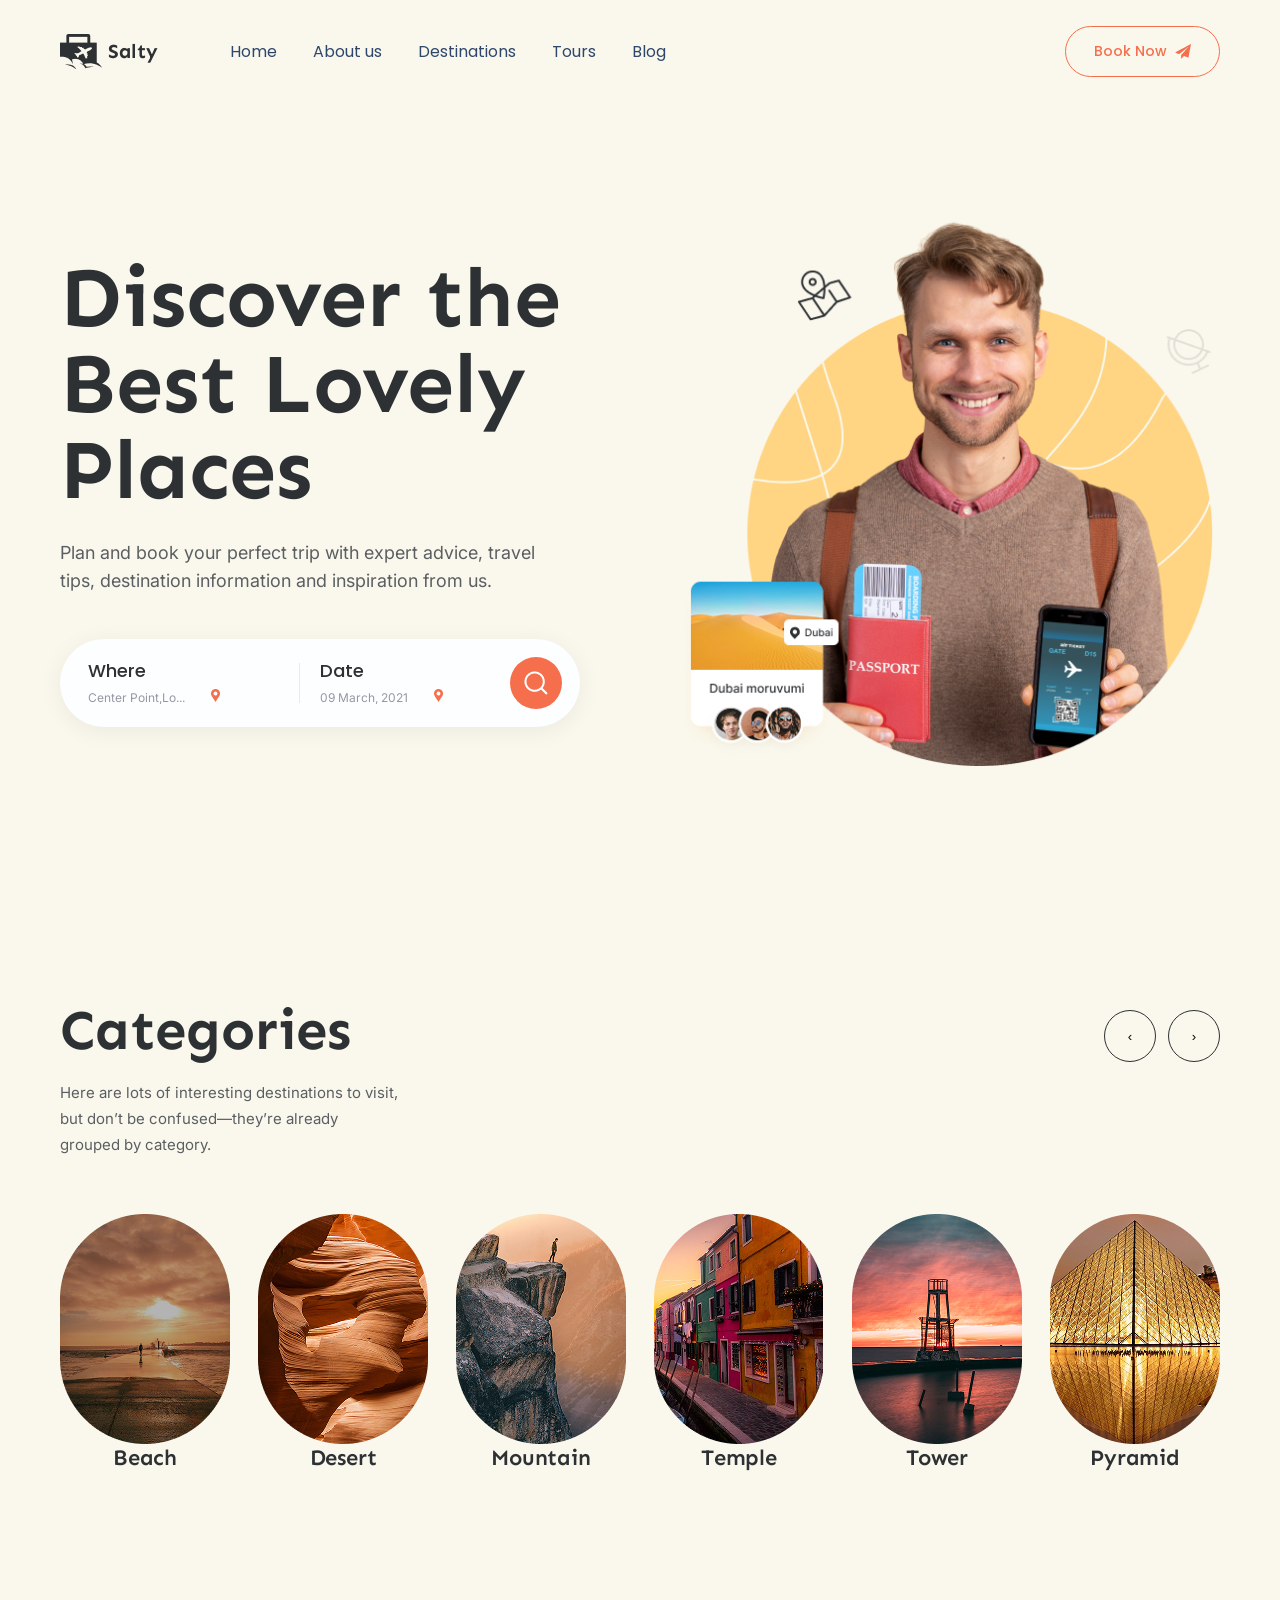
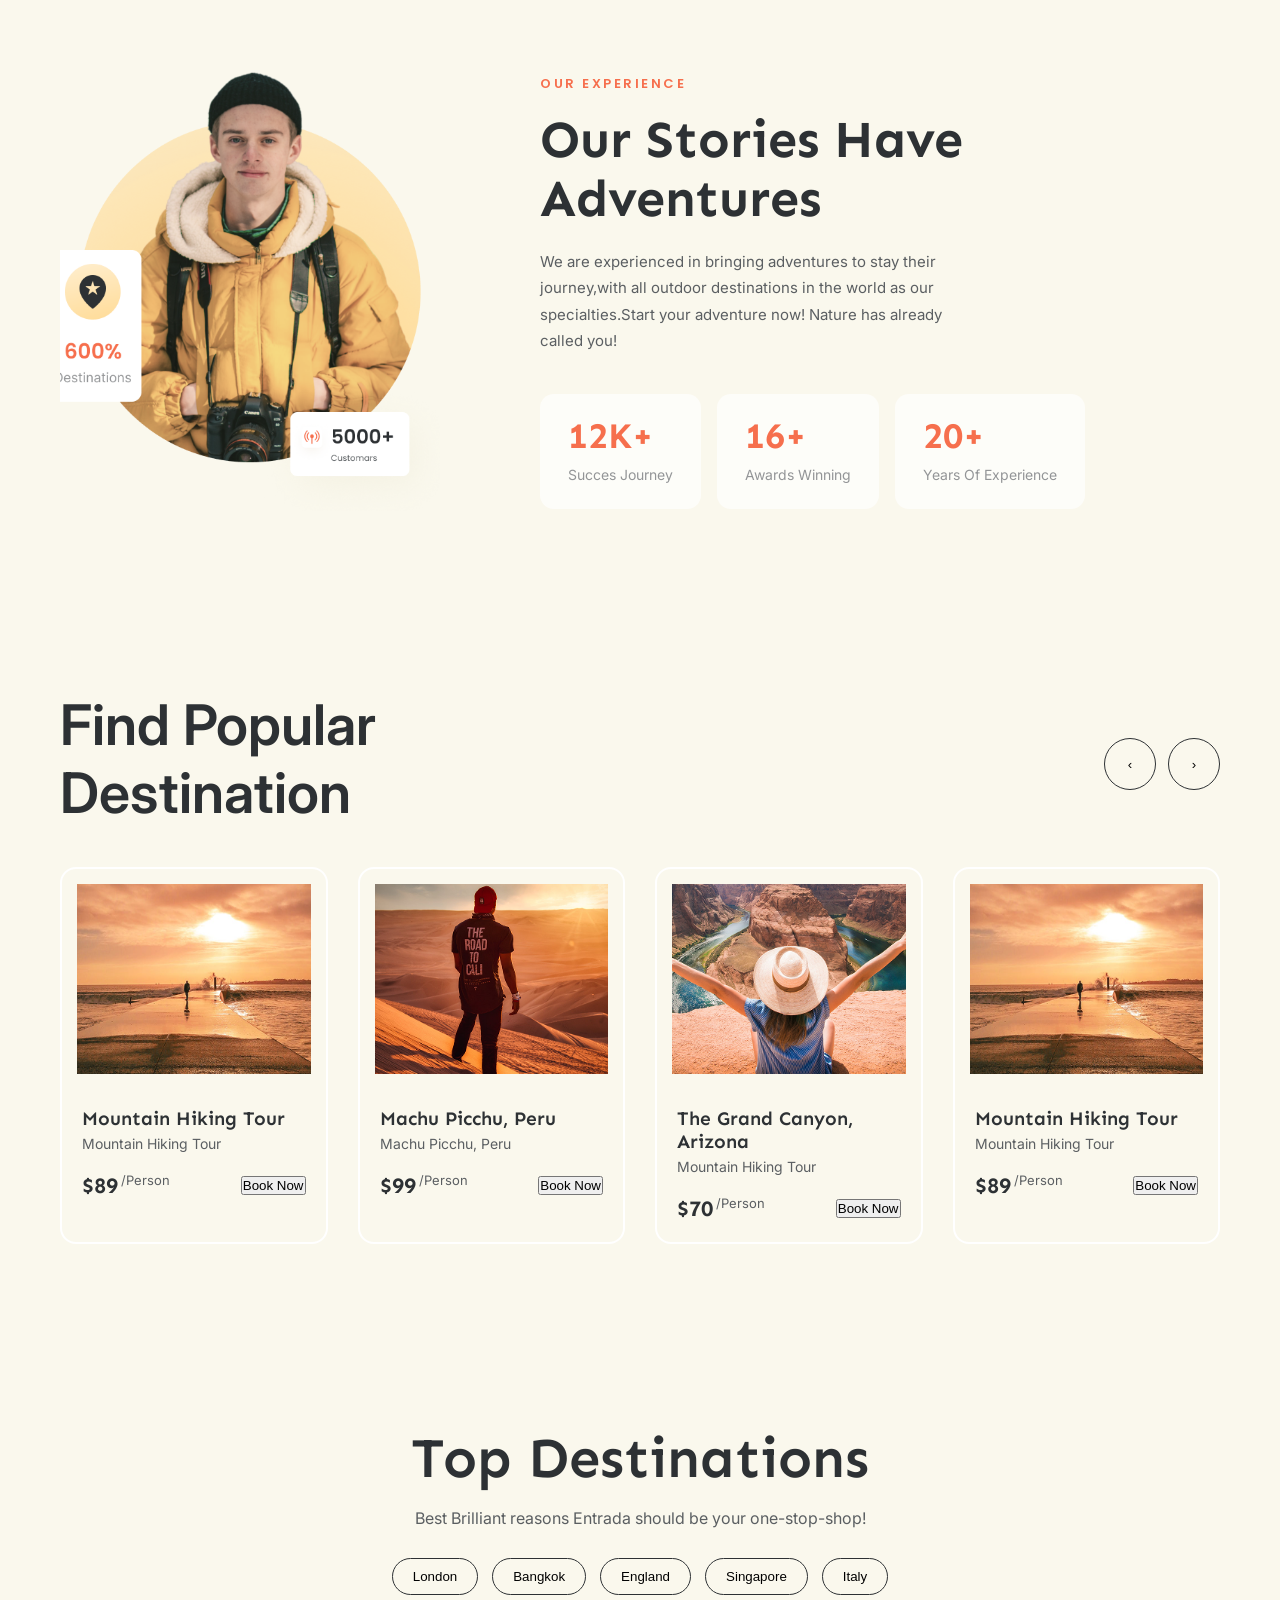
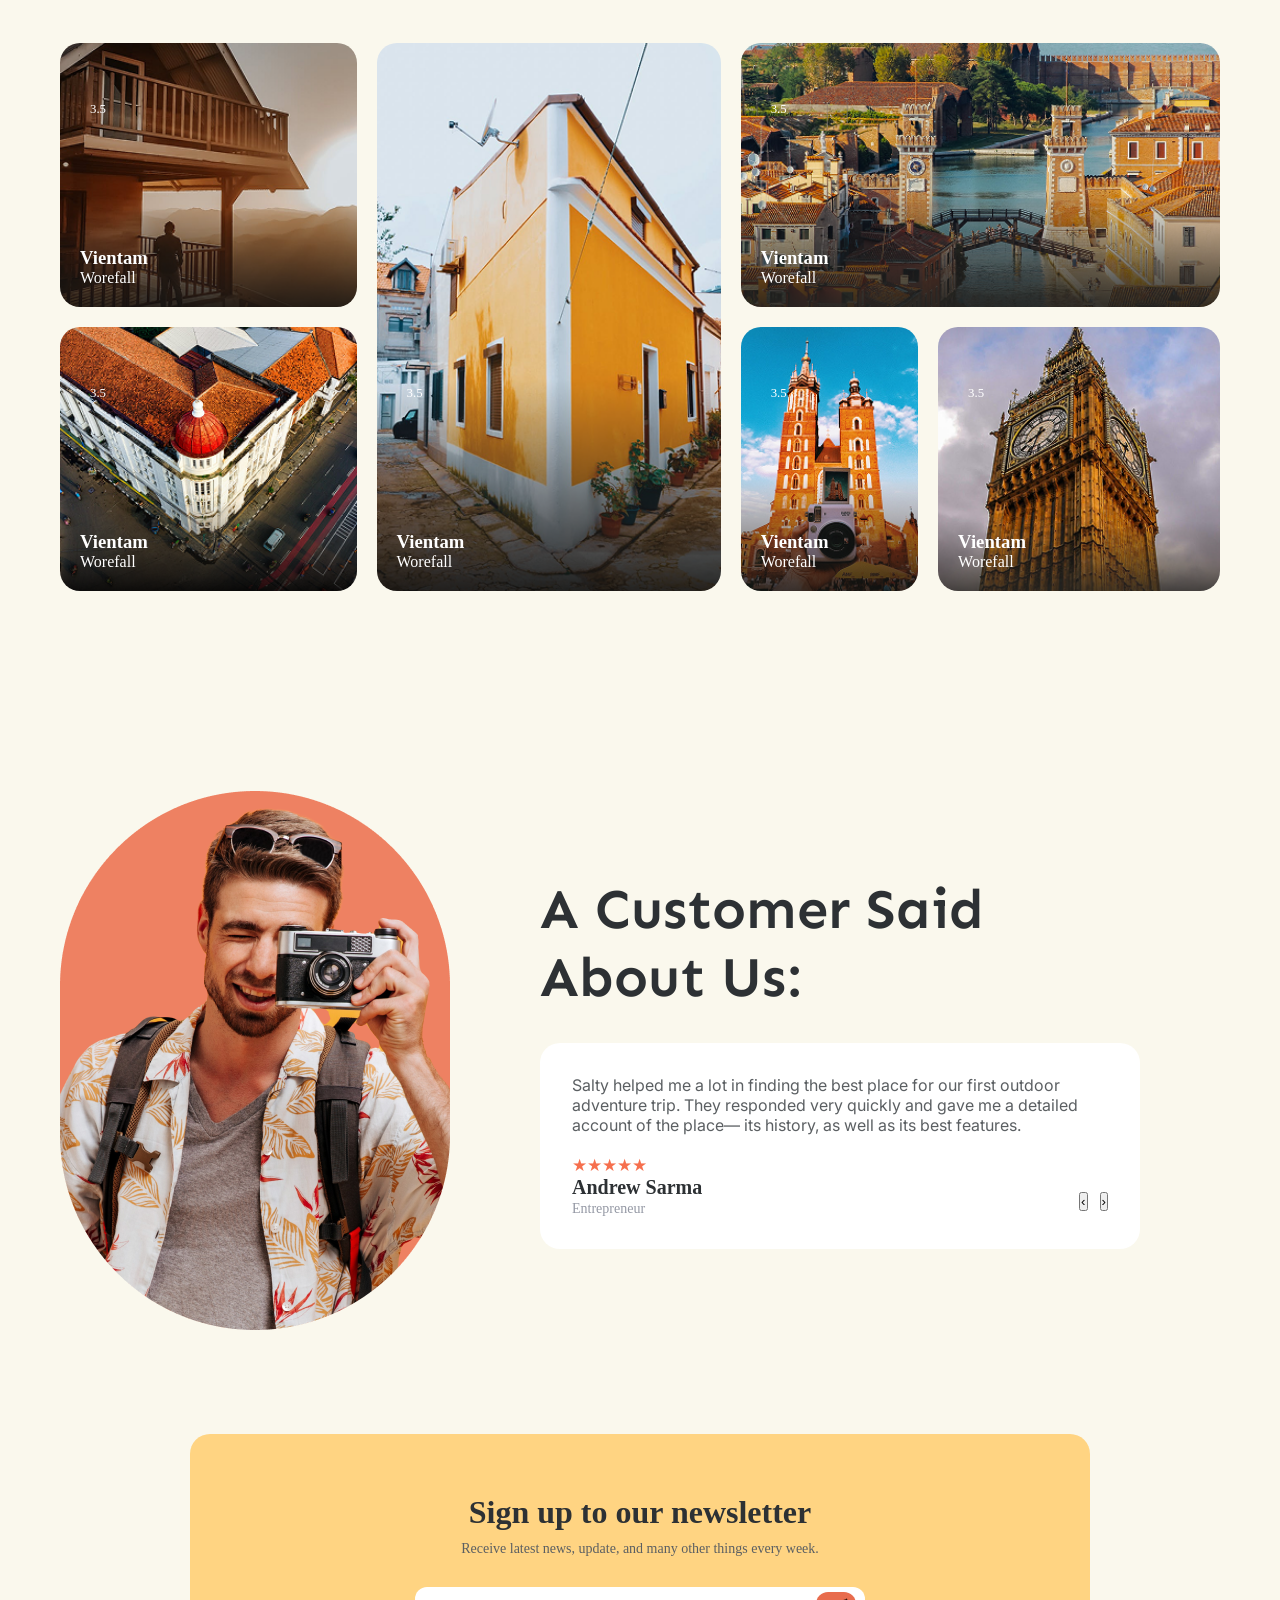
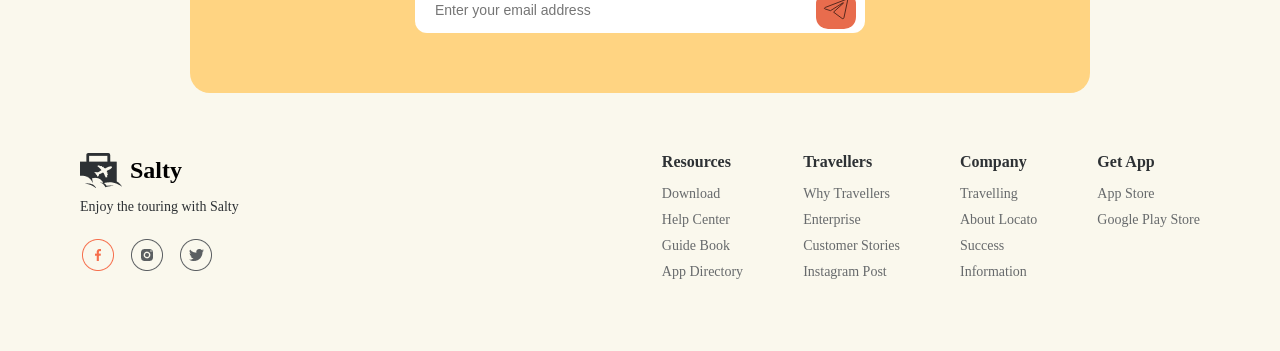
==== index.html @ 6bc1e2ff "[FIX]: navbar and hero section" ====
<!DOCTYPE html>
<html lang="en">

<head>
    <meta charset="UTF-8">
    <meta name="viewport" content="width=device-width, initial-scale=1.0">
    <link rel="shortcut icon" href="image/Salty.png" type="image/x-icon">
    <link rel="stylesheet" href="style.css">
    <title>Salty</title>

    <link rel="preconnect" href="https://fonts.googleapis.com">
    <link rel="preconnect" href="https://fonts.gstatic.com" crossorigin>

    <link href="https://fonts.googleapis.com/css2?family=Sen:wght@700&display=swap" rel="stylesheet">
    <link href="https://fonts.googleapis.com/css2?family=Poppins:wght@400;500&display=swap" rel="stylesheet">
    <link href="https://fonts.googleapis.com/css2?family=Inter:wght@400;500;600&display=swap" rel="stylesheet">

</head>

<body>

    <!-- Navbar Section -->

    <nav class="navbar">
        <div class="container navbar_container">
            <div class="navbar_left">

                <div class="navbar_brand">
                    <img src="image/Salty.png" alt="Salty logo" class="navbar_logo-icon">
                    <span class="navbar_logo-text">Salty</span>
                </div>

                <ul class="navbar_manu">
                    <li class="navbar_item">
                        <a href="#" class="navbar__link">Home</a>
                    </li>
                    <li>
                        <a href="#" class="navbar__link">About us</a>
                    </li>
                    <li>
                        <a href="#" class="navbar__link">Destinations</a>
                    </li>
                    <li>
                        <a href="#" class="navbar__link">Tours</a>
                    </li>
                    <li>
                        <a href="#" class="navbar__link">Blog</a>
                    </li>
                </ul>
            </div>


            <div class="navbar_right">
                <button class="btn-booknow">
                    <span>Book Now</span>
                    <img src="image/Vector.png" alt="up arrow">
                </button>
            </div>
        </div>
    </nav>

    <!-- Hero Section -->

    <section class="hero">
        <div class="container hero_container">
            <div class="hero_left">
                <h1 class="hero_left-head">
                    Discover the
                    Best Lovely
                    Places
                </h1>

                <p class="hero_left-pera">
                    Plan and book your perfect trip with expert advice,
                    travel tips, destination information and inspiration from us.
                </p>

                <div class="search_box">
                    <div class="field">
                        <label class="field_label">Where</label>
                        <div class="field_wrapper">
                            <p class="field_pera">Center Point,Lo...</p>
                            <img class="location_img" src="image/Vector (1).png" alt="location">
                        </div>
                    </div>

                    <div class="divider"></div>


                    <div class="field">
                        <label class="field_label">Date</label>
                        <div class="field_wrapper">
                            <p class="field_pera">09 March, 2021</p>
                            <img class="location_img" src="image/Vector (1).png" alt="location">
                        </div>
                    </div>

                    <button class="search_btn">
                        <img src="image/MagnifyingGlass.png" alt="MagnifyingGlass">
                    </button>

                </div>

            </div>

            <div class="hero_right">
                <img src="image/model.png" class="hero_right-img" alt="travel man">
            </div>

        </div>
    </section>

    <!-- Categories Section -->

    <div class="categories">
        <div class="container">

            <div class="categories-header">
                <div class="categories-left">
                    <h2>Categories</h2>
                    <p>
                        Here are lots of interesting destinations to visit,
                        but don’t be confused—they’re already grouped
                        by category.
                    </p>
                </div>

                <div class="arrow-buttons">
                    <button class="arrow">&#8249;</button>
                    <button class="arrow">&#8250;</button>
                </div>
            </div>


            <div class="categories-container">

                <div class="category-card">
                    <div class="image-wrapper">
                        <img src="image/beach.png" alt="Beach">
                    </div>
                    <h4>Beach</h4>
                </div>

                <div class="category-card">
                    <div class="image-wrapper">
                        <img src="image/desert.png" alt="Desert">
                    </div>
                    <h4>Desert</h4>
                </div>

                <div class="category-card">
                    <div class="image-wrapper">
                        <img src="image/mountain.png" alt="Mountain">
                    </div>
                    <h4>Mountain</h4>
                </div>

                <div class="category-card">
                    <div class="image-wrapper">
                        <img src="image/tample.png" alt="Tample">
                    </div>
                    <h4>Temple</h4>
                </div>

                <div class="category-card">
                    <div class="image-wrapper">
                        <img src="image/tower.png" alt="Tower">
                    </div>
                    <h4>Tower</h4>
                </div>

                <div class="category-card">
                    <div class="image-wrapper">
                        <img src="image/pyramid.png" alt="Pyramid">
                    </div>
                    <h4>Pyramid</h4>
                </div>

            </div>

        </div>
    </div>

    <!--experience Section -->

    <div class="features2">
        <div class="container features2-container">

            <div class="features2-left">
                <img src="image/man.png" alt="traveler" class="experience-img">
            </div>


            <div class="features2-right">
                <span class="features2-tag">Our Experience</span>
                <h2>
                    Our Stories Have
                    Adventures
                </h2>

                <p class="features2-desc">
                    We are experienced in bringing adventures to stay their journey,with all outdoor destinations in
                    the world as our specialties.Start your adventure now! Nature has already called you!
                </p>

                <div class="stat-container">

                    <div class="stat-box">
                        <h3>12K+</h3>
                        <p>Succes Journey</p>
                    </div>

                    <div class="stat-box">
                        <h3>16+</h3>
                        <p>Awards Winning</p>
                    </div>

                    <div class="stat-box">
                        <h3>20+</h3>
                        <p>Years Of Experience</p>
                    </div>

                </div>

            </div>

        </div>
    </div>

    <!---------------------- popular section ---------- -->

    <div class="popular">
        <div class="container">

            <div class="popular-header">
                <h1>Find Popular Destination</h1>

                <div class="arrow-buttons">
                    <button class="arrow">&#8249;</button>
                    <button class="arrow">&#8250;</button>
                </div>
            </div>

            <div class="card-wrapper">

                <div class="card">
                    <img src="./image/moutain-hiking.png" alt="hiking">
                    <div class="card-content">
                        <h3>Mountain Hiking Tour</h3>
                        <p class="category">Mountain Hiking Tour</p>

                        <div class="card-bottom">
                            <div class="price">
                                <span class="amount">$89</span>
                                <span class="per">/Person</span>
                            </div>
                            <button class="book-btn">Book Now</button>
                        </div>
                    </div>
                </div>
                <div class="card">
                    <img src="./image/machu-pichu.png" alt="machu-pichu">
                    <div class="card-content">
                        <h3>Machu Picchu, Peru</h3>
                        <p class="category">Machu Picchu, Peru</p>

                        <div class="card-bottom">
                            <div class="price">
                                <span class="amount">$99</span>
                                <span class="per">/Person</span>
                            </div>
                            <button class="book-btn">Book Now</button>
                        </div>
                    </div>
                </div>

                <div class="card">
                    <img src="./image/arizona.png" alt="arizona">
                    <div class="card-content">
                        <h3>The Grand Canyon, Arizona</h3>
                        <p class="category">Mountain Hiking Tour</p>

                        <div class="card-bottom">
                            <div class="price">
                                <span class="amount">$70</span>
                                <span class="per">/Person</span>
                            </div>
                            <button class="book-btn">Book Now</button>
                        </div>
                    </div>
                </div>

                <div class="card">
                    <img src="./image/moutain-hiking.png" alt="hiking">
                    <div class="card-content">
                        <h3>Mountain Hiking Tour</h3>
                        <p class="category">Mountain Hiking Tour</p>

                        <div class="card-bottom">
                            <div class="price">
                                <span class="amount">$89</span>
                                <span class="per">/Person</span>
                            </div>
                            <button class="book-btn">Book Now</button>
                        </div>
                    </div>
                </div>


            </div>
        </div>
    </div>

    <!-- -------------grid destination section ----------------- -->

    <section class="dest-section">
        <div class="container">
            <div class="dest-header">
                <h2>Top Destinations</h2>
                <p>Best Brilliant reasons Entrada should be your one-stop-shop!</p>

                <div class="dest-filters">
                    <button class="filter-btn">London</button>
                    <button class="filter-btn">Bangkok</button>
                    <button class="filter-btn">England</button>
                    <button class="filter-btn">Singapore</button>
                    <button class="filter-btn">Italy</button>
                </div>
            </div>

            <div class="dest-grid">
                <div class="dest-card card-1">
                    <img src="./image/dest-image1.png" alt="Vientam">
                    <div class="dest-info">
                        <span class="rating">3.5</span>
                        <h3>Vientam</h3>
                        <p>Worefall</p>
                    </div>
                </div>

                <div class="dest-card card-2">
                    <img src="./image/dest-image2.png" alt="Vientam">
                    <div class="dest-info">
                        <span class="rating">3.5</span>
                        <h3>Vientam</h3>
                        <p>Worefall</p>
                    </div>
                </div>

                <div class="dest-card card-3">
                    <img src="./image/dest-image3.png" alt="Vientam">
                    <div class="dest-info">
                        <span class="rating">3.5</span>
                        <h3>Vientam</h3>
                        <p>Worefall</p>
                    </div>
                </div>

                <div class="dest-card card-4">
                    <img src="./image/dest-image4.png" alt="Vientam">
                    <div class="dest-info">
                        <span class="rating">3.5</span>
                        <h3>Vientam</h3>
                        <p>Worefall</p>
                    </div>
                </div>

                <div class="dest-card card-5">
                    <img src="./image/dest-image5.png" alt="Vientam">
                    <div class="dest-info">
                        <span class="rating">3.5</span>
                        <h3>Vientam</h3>
                        <p>Worefall</p>
                    </div>
                </div>

                <div class="dest-card card-6">
                    <img src="./image/dest-image6.png" alt="Vientam">
                    <div class="dest-info">
                        <span class="rating">3.5</span>
                        <h3>Vientam</h3>
                        <p>Worefall</p>
                    </div>
                </div>
            </div>
            <div class="container"></div>
        </div>
    </section>


    <!-Testimonial->

        <section class="testimonial">
            <div class="container testimonial-container">

                <div class="testimonial-left">
                    <img src="image/manWithCamara.png" alt="manphoto" class="testimonial-img">
                </div>


                <div class="testimonial-content">

                    <div class="testimonial-title">
                        <h2>A Customer Said About Us:</h2>
                    </div>

                    <div class="testimonial-card">
                        <p class="testimonial-text">
                            Salty helped me a lot in finding the best place for our first outdoor adventure trip.
                            They responded very quickly and gave me a detailed account of the place—
                            its history, as well as its best features.
                        </p>

                        <div class="stars">
                            ★★★★★
                        </div>

                        <div class="testimonial-footer">
                            <div>
                                <h4>Andrew Sarma</h4>
                                <span>Entrepreneur</span>
                            </div>

                            <div class="arrow-buttons">
                                <button class="arrow-btn">&#8249;</button>
                                <button class="arrow-btn">&#8250;</button>
                            </div>
                        </div>
                    </div>

                </div>

            </div>
        </section>


        <!--  news latter------------------ -->

        <section class="newsletter">
            <div class="newsletter-container">
                <h2>Sign up to our newsletter</h2>
                <p>Receive latest news, update, and many other things every week.</p>

                <div class="newsletter-form">
                    <input type="email" placeholder="Enter your email address" />
                    <button class="news-btn">
                        <img src="image/telegram-svgrepo-com.svg" alt="">
                    </button>
                </div>
            </div>
        </section>


        <!-- ---------------footer---------------- -->

        <footer class="footer">
            <div class="footer-container">


                <div class="footer-brand">
                    <div class="footer-logo">
                        <img src="image/Salty.png" alt="">
                        <h2>Salty</h2>
                    </div>

                    <p>Enjoy the touring with Salty</p>

                    <div class="social-icons">
                        <a href="#"><img src="image/facebook.png" alt=""></a>
                        <a href="#"><img src="image/insta.png" alt=""></a>
                        <a href="#"><img src="image/x.png" alt=""></a>
                    </div>
                </div>


                <div class="footer-links">
                    <div class="column">
                        <h4>Resources</h4>
                        <a href="#">Download</a>
                        <a href="#">Help Center</a>
                        <a href="#">Guide Book</a>
                        <a href="#">App Directory</a>
                    </div>

                    <div class="column">
                        <h4>Travellers</h4>
                        <a href="#">Why Travellers</a>
                        <a href="#">Enterprise</a>
                        <a href="#">Customer Stories</a>
                        <a href="#">Instagram Post</a>
                    </div>

                    <div class="column">
                        <h4>Company</h4>
                        <a href="#">Travelling</a>
                        <a href="#">About Locato</a>
                        <a href="#">Success</a>
                        <a href="#">Information</a>
                    </div>

                    <div class="column">
                        <h4>Get App</h4>
                        <a href="#">App Store</a>
                        <a href="#">Google Play Store</a>
                    </div>
                </div>

            </div>
        </footer>


</body>

</html>
---- style.css ----
:root {
    --color-bg: #FAF8ED;
    --brand-base: #2D3134;
    --color-accent: #F66F4D;
    --color-text: #5B5F62;
    --color-white: #ffffff;

    --font-display: 'Sen', sans-serif;
    --font-ui: 'Poppins', sans-serif;
    --font-body: 'Inter', sans-serif;

}

* {
    margin: 0;
    padding: 0;
    box-sizing: border-box;
}

body {
    background-color: var(--color-bg);
}

.container {
    max-width: 1200px;
    margin: 0 auto;
    padding: 0 20px;
}

.arrow-buttons {
    display: flex;
    gap: 12px;
    align-items: center;
    padding-top: 10px;
    flex-shrink: 0;
}

.arrow {
    width: 52px;
    height: 52px;
    border-radius: 50%;
    display: flex;
    align-items: center;
    justify-content: center;
    cursor: pointer;
    flex-shrink: 0;

    background: transparent;
    border: 1px solid var(--brand-base);

}

.arrow:hover {
    background: var(--brand-base);
    border-color: var(--brand-base);
    color: var(--color-white);
}

/* - Navbar -*/
.navbar {
    position: relative;
    z-index: 100;
}

.navbar_container {
    display: flex;
    justify-content: space-between;
    align-items: center;
    height: 102px;
}

.navbar_left {
    display: flex;
    align-items: center;
    gap: 72px;
}

.navbar_brand {
    display: flex;
    align-items: center;
    gap: 6px;
}

.navbar_logo-icon {
    width: 42px;
    height: 42px;
    object-fit: contain;
}

.navbar_logo-text {
    color: var(--brand-base);
    font-family: var(--font-display);
    font-size: 20px;
    font-weight: 700;
}

.navbar_manu {
    display: flex;
    list-style: none;
    gap: 36px;
    font-family: var(--font-ui);
    font-weight: 400;

}

.navbar__link {
    text-decoration: none;
    color: #2E476B;
    font-size: 16px;
    line-height: 16px;
    letter-spacing: 1%;
    transition: color 0.2s;
}

.navbar__link:hover {
    color: var(--color-accent);
}

.navbar_right {
    display: flex;
    align-items: center;
    gap: 16px;
}

.btn-booknow {
    color: var(--color-accent);
    padding: 14px 28px;
    border-radius: 27px;
    border: 1.4px solid var(--color-accent);
    background: transparent;
    font-family: var(--font-ui);
    font-weight: 500;
    font-size: 14px;
    cursor: pointer;
    display: flex;
    align-items: center;
    gap: 8px;
}

.btn-booknow:hover {
    background: var(--color-accent);
    color: var(--color-white);
}

/* NAVBAR MEDIA QUERIES */

@media (max-width: 1080px) {
    .navbar_manu {
        display: none;
    }
}

@media (max-width: 768px) {
    .btn-booknow {
        padding: 12px 20px;
        font-size: 13px;
    }

    .navbar_container {
        height: 72px;
    }
}

@media (max-width: 400px) {
    .btn-booknow {
        padding: 10px 16px;
        font-size: 12px;
    }
}

/* - HERO SECTION - */

.hero {
    min-height: calc(100vh - 102px);
    display: flex;
    align-items: center;
}

.hero_container {
    display: flex;
    align-items: center;
    gap: 40px;
    padding-top: 20px;
    padding-bottom: 40px;
    width: 100%;
}

/* --- Hero Left --- */

.hero_left {
    flex: 0 0 auto;
    width: 577px;
    max-width: 100%;
}

.hero_left-head {
    font-family: var(--font-display);
    font-weight: 700;
    font-size: 84px;
    line-height: 86px;
    color: var(--brand-base);
    margin: 0;
}

.hero_left-pera {
    margin: 26px 0 44px;
    font-size: 18px;
    line-height: 28px;
    font-family: var(--font-body);
    color: var(--color-text);
    max-width: 500px;
}

.search_box {
    display: flex;
    align-items: center;
    gap: 0;
    background: #FDFEFF;
    padding: 18px 18px 18px 28px;
    border-radius: 60px;
    font-family: var(--font-body);
    box-shadow: 0 4px 24px rgba(0, 0, 0, 0.06);
    width: 100%;
    max-width: 520px;
}

.field {
    display: flex;
    flex-direction: column;
    justify-content: flex-start;
    flex: 1;
    min-width: 0;
}

.field_label {
    font-size: 18px;
    font-weight: 500;
    color: var(--brand-base);
    font-family: var(--font-ui);
    line-height: 17px;
}

.field_pera {
    font-size: 12px;
    font-weight: 400;
    color: #9498A4;
    margin-top: 5px;
    overflow: hidden;
    line-height: 12px;
}

.field_wrapper {
    display: flex;
    align-items: center;
    gap: 26px;
    margin-top: 8px;
}


.divider {
    width: 1px;
    height: 40px;
    background: #EAEAEB;
    flex-shrink: 0;
    margin: 0 20px;
}

.search_btn {
    background: var(--color-accent);
    border: none;
    border-radius: 50%;
    width: 52px;
    height: 52px;
    color: white;
    cursor: pointer;
    display: flex;
    align-items: center;
    justify-content: center;
    flex-shrink: 0;
}

/* --- Hero Right --- */
.hero_right {
    flex: 1;
    position: relative;
    display: flex;
    align-items: center;
    justify-content: center;
    /* min-height: 555px; */
    max-height: 555px;
}

.hero_right-img {
    max-width: 100%;
    display: block;
    margin: 0 auto;
    min-width: 533px;
    min-height: 300px;
}

@media (max-width: 1100px) {
    .hero_left-head {
        font-size: 60px;
    }

    /* .hero_circle {
        width: 340px;
        height: 340px;
    } */
}

@media (max-width: 1024px) {
    .hero {
        min-height: auto;
        padding-top: 20px;
    }

    .hero_container {
        flex-direction: column-reverse;
        align-items: center;
        text-align: center;
        gap: 36px;
        padding-top: 30px;
        padding-bottom: 50px;
    }

    .hero_left {
        width: 100%;
        max-width: 560px;
    }

    .hero_left-head {
        font-size: 52px;
    }

    .hero_left-pera {
        max-width: 100%;
        margin-left: auto;
        margin-right: auto;
    }

    .search_box {
        max-width: 100%;
    }

    .hero_right {
        width: 100%;
        max-width: 480px;
        min-height: 360px;
    }

    .hero_circle {
        width: 300px;
        height: 300px;
        left: 50%;
    }

    .hero_right-img {
        max-height: 380px;
    }
}

@media (max-width: 768px) {
    .hero_left-head {
        font-size: 42px;
    }

    .hero_left-pera {
        font-size: 14px;
    }

    .divider {
        display: none;
    }

    .search_box {
        padding: 14px 14px 14px 20px;
        border-radius: 50px;
        gap: 0;
    }

    .hero_right-img {
        max-height: 320px;
    }

}

@media (max-width: 480px) {
    .hero_container {
        padding-top: 20px;
        padding-bottom: 40px;
        gap: 24px;
    }

    .hero_left-head {
        font-size: 36px;
        letter-spacing: -0.5px;
    }

    .search_box {
        flex-wrap: wrap;
        border-radius: 20px;
        padding: 16px;
        gap: 12px;
    }


    .search_avatar {
        display: none;
    }

    .search_btn {
        width: 100%;
        border-radius: 12px;
        height: 46px;
    }

    .hero_right {
        min-height: 280px;
    }

    .hero_circle {
        width: 210px;
        height: 210px;
    }

    .hero_card {
        display: none;
    }
}

@media (max-width: 360px) {
    .hero_left-head {
        font-size: 30px;
    }

    .field {
        flex: 0 0 100%;
    }
}


/* -catgories section -*/

.categories {
    padding: 100px 0;
    background-color: var(--color-bg);
    overflow: hidden;
}

.categories-header {
    display: flex;
    justify-content: space-between;
    align-items: flex-start;
    margin-bottom: 56px;
}

.categories-left h2 {
    font-family: var(--font-display);
    font-size: 56px;
    font-weight: 700;
    color: var(--brand-base);
    margin-bottom: 18px;
    line-height: 1.1;
}

.categories-left p {
    max-width: 340px;
    color: var(--color-text);
    line-height: 1.75;
    font-size: 15px;
    font-family: var(--font-body);
}

.categories-container {
    display: flex;
    justify-content: space-between;
    align-items: flex-start;
    gap: 28px;
}

.category-card {
    display: flex;
    flex-direction: column;
    align-items: center;
    text-align: center;
    cursor: pointer;
    flex: 1;
    min-width: 0;
    transition: transform 0.25s;
}

.image-wrapper img {
    width: 100%;
    height: 100%;
    object-fit: cover;
    display: block;
    transition: transform 0.4s ease;
}

.category-card h4 {
    color: var(--brand-base);
    font-family: var(--font-display);
    font-size: 22px;
    font-weight: 600;
    letter-spacing: -0.2px;
}

@media (max-width: 1100px) {
    .categories-left h2 {
        font-size: 48px;
    }

    .categories-container {
        gap: 20px;
    }

    .image-wrapper {
        max-width: 140px;
    }

    .category-card h4 {
        font-size: 18px;
    }
}

@media (max-width: 900px) {
    .categories {
        padding: 72px 0;
    }

    .categories-left h2 {
        font-size: 42px;
    }

    .categories-container {
        flex-wrap: wrap;
        justify-content: center;
        gap: 28px 20px;
    }

    .category-card {
        flex: 0 0 calc(33.333% - 20px);
        max-width: 180px;
    }

    .image-wrapper {
        max-width: 140px;
    }
}

@media (max-width: 768px) {
    .categories {
        padding: 60px 0;
    }

    .categories-header {
        flex-direction: column;
        align-items: flex-start;
        gap: 24px;
        margin-bottom: 40px;
    }

    .categories-left h2 {
        font-size: 36px;
    }

    .categories-left p {
        max-width: 100%;
    }

    .categories-arrows {
        padding-top: 0;
    }

    .category-card {
        flex: 0 0 calc(50% - 14px);
        max-width: 160px;
    }
}

@media (max-width: 480px) {
    .categories {
        padding: 48px 0;
    }

    .categories-header {
        align-items: center;
        text-align: center;
    }

    .categories-left {
        display: flex;
        flex-direction: column;
        align-items: center;
    }

    .categories-left p {
        text-align: center;
    }

    .categories-left h2 {
        font-size: 32px;
    }

    .categories-container {
        gap: 20px 16px;
    }

    .category-card {
        flex: 0 0 calc(50% - 8px);
        max-width: 150px;
    }

    .image-wrapper {
        max-width: 120px;
    }

    .category-card h4 {
        font-size: 16px;
    }

    .arrow {
        width: 44px;
        height: 44px;
    }
}

@media (max-width: 360px) {
    .category-card {
        flex: 0 0 100%;
        max-width: 160px;
    }
}

/* FEATURES2 / EXPERIENCE SECTION */
.features2 {
    padding: 100px 0;
    background-color: var(--color-bg);
    overflow: hidden;
}

.features2-container {
    display: flex;
    align-items: center;
    gap: 100px;
}

.features2-left {
    position: relative;
    flex-shrink: 0;
    width: 380px;
    height: 440px;
    display: flex;
    align-items: center;
    justify-content: center;
}

.experience-img {
    position: relative;
    width: 100%;
    /* max-width: 320px; */
    height: 100%;
    object-fit: cover;
    object-position: top center;
    display: block;
}

.features2-right {
    flex: 1;
    min-width: 0;
}

.features2-tag {
    display: inline-block;
    font-family: var(--font-ui);
    font-size: 13px;
    font-weight: 600;
    letter-spacing: 2.5px;
    color: var(--color-accent);
    text-transform: uppercase;
    margin-bottom: 16px;
}

.features2-right h2 {
    font-family: var(--font-display);
    font-size: 52px;
    font-weight: 700;
    color: var(--brand-base);
    line-height: 1.15;
    margin-bottom: 20px;
}

.features2-desc {
    font-family: var(--font-body);
    font-size: 15px;
    line-height: 1.75;
    color: var(--color-text);
    max-width: 440px;
    margin-bottom: 40px;
}

.stat-container {
    display: flex;
    gap: 16px;
}

.stat-box {
    background: rgba(255, 255, 255, 0.7);
    padding: 24px 28px;
    border-radius: 14px;
    text-align: left;
    min-width: 0;
}

.stat-box h3 {
    font-family: var(--font-display);
    font-size: 36px;
    font-weight: 700;
    color: var(--color-accent);
    line-height: 1;
    margin-bottom: 10px;
}

.stat-box p {
    font-family: var(--font-body);
    font-size: 14px;
    color: #939597;
    line-height: 1.5;
    margin: 0;
}

@media (max-width: 1024px) {
    .features2-container {
        gap: 60px;
    }

    .features2-right h2 {
        font-size: 42px;
    }

    .features2-left {
        width: 320px;
        height: 380px;
    }

    .features2-circle {
        width: 300px;
        height: 300px;
    }
}

@media (max-width: 860px) {
    .features2-container {
        flex-direction: column;
        text-align: center;
        gap: 60px;
    }

    .features2-left {
        width: 340px;
        height: 380px;
    }

    .features2-right {
        display: flex;
        flex-direction: column;
        align-items: center;
    }

    .features2-right h2 {
        font-size: 38px;
    }

    .features2-desc {
        text-align: center;
        max-width: 480px;
    }

    .features2-tag {
        text-align: center;
    }

    .stat-box {
        text-align: center;
    }
}

@media (max-width: 560px) {
    .features2 {
        padding: 64px 0;
    }

    .features2-left {
        width: 280px;
        height: 320px;
    }

    .features2-right h2 {
        font-size: 30px;
    }

    .features2-desc {
        font-size: 14px;
    }

    .stat-container {
        flex-wrap: wrap;
        justify-content: center;
        gap: 12px;
    }

    .stat-box {
        flex: 0 0 calc(50% - 6px);
    }

    .stat-box h3 {
        font-size: 28px;
    }
}

@media (max-width: 380px) {
    .stat-box {
        flex: 0 0 100%;
    }

    .features2-left {
        width: 240px;
        height: 280px;
    }

    .features2-circle {
        width: 220px;
        height: 220px;
    }
}

/*---------popular section---------------  */

.popular {
    padding: 80px 0;
}

.popular-header {
    display: flex;
    justify-content: space-between;
    align-items: center;
    margin-bottom: 40px;
}

.popular-header h1 {
    font-size: 56px;
    font-weight: 600;
    color: var(--brand-base);
    font-family: var(--font-body);
    line-height: 68px;
    max-width: 400px;
}

.card-wrapper {
    display: flex;
    gap: 30px;
}

.card {
    background: #FAF8ED;
    border: 2px solid var(--color-white);
    border-radius: 16px;
    overflow: hidden;
    padding-bottom: 20px;
}

.card img {
    width: 100%;
    height: 220px;
    border-radius: 14px;
    padding: 15px;
    object-fit: cover;
}

.card-content {
    /* padding: 0 20px; */
    padding: 14px 20px 0;
}

.card-content h3 {
    font-family: var(--font-display);
    color: var(--brand-base);
    font-size: 1.2rem;
    font-weight: 600;
    margin-bottom: 5px;
}

.category {
    font-family: var(--font-body);
    font-size: 14px;
    font-weight: 400;
    color: var(--color-text);
    margin-bottom: 20px;
}

.card-bottom {
    display: flex;
    justify-content: space-between;
    align-items: center;
}

.price {
    color: var(--brand-base);
    display: flex;
    gap: 3px;
}

.price .amount {
    font-family: var(--font-display);
    font-size: 22px;
    font-weight: 700;
    color: var(--brand-base);
}


.per {
    font-family: var(--font-body);
    font-size: 13px;
    color: var(--color-text);
}




/* -------- grid destination section-------- */
.dest-section {
    /* padding: 50px 10%; */
    padding: 100px 0;
}

.dest-header {
    text-align: center;
    margin-bottom: 48px;
}

.dest-header h2 {
    font-family: var(--font-display);
    font-size: 56px;
    margin-bottom: 16px;
    color: var(--brand-base);
    font-weight: 600;
}

.dest-header p {
    font-size: 1rem;
    font-family: var(--font-body);
    color: var(--color-text);
    margin-bottom: 30px;
}

.dest-filters {
    display: flex;
    flex-wrap: wrap;
    justify-content: center;
    gap: 14px;
    margin-bottom: 40px;
}

.filter-btn {
    padding: 10px 20px;
    border: 1px solid #2D3134;
    border-radius: 30px;
    background: transparent;
    cursor: pointer;
    transition: 0.3s;
}

.filter-btn.active,
.filter-btn:hover {
    background: #2D3134;
    color: white;
}

.dest-header {
    font-size: 0.8rem;
}


.dest-grid {
    display: grid;
    gap: 20px;
}

.dest-card {
    /* width: 100%;
    height: 100%; */
    position: relative;
    border-radius: 20px;
    overflow: hidden;
}

.dest-card img {
    width: 100%;
    height: 100%;
    object-fit: cover;
    display: block;
}

.card-1 {
    grid-column: 1 / 2;
    grid-row: 1 / 2;
}


.card-2 {
    grid-column: 2 / 3;
    grid-row: 1 / 3;

}

.card-3 {
    grid-column: 3 / 5;
    grid-row: 1 / 2;
}

.card-4 {
    grid-column: 1 / 2;
    grid-row: 2 / 3;
}

.card-5 {
    grid-column: 3 / 4;
    grid-row: 2 / 3;
}

.card-6 {
    grid-column: 4 / 5;
    grid-row: 2 / 3;
}

.dest-info {
    position: absolute;
    bottom: 20px;
    left: 20px;
    color: #FFFFFF;
    text-align: left;
}

.rating {
    position: absolute;
    top: -150px;
    left: 0;
    padding: 5px 10px;
    border-radius: 5px;
    font-size: 0.8rem;
}

/* -Testimonail-- */

.testimonial {

    /* padding: 80px 8%; */
    padding: 100px 0;
}

.testimonial-container {
    display: flex;
    align-items: center;
    gap: 90px;
}

.testimonial-left img {
    width: 100%;
}

.testimonial-content {
    max-width: 600px;
    width: 100%;
}

.testimonial-title {
    display: flex;
    align-items: center;
    gap: 1rem;
    margin-bottom: 2rem;
}

.testimonial-title h2 {
    font-family: var(--font-display);
    margin: 0;
    font-size: 56px;
    font-weight: 600;
    color: var(--brand-base);
}


.testimonial-card {
    background: var(--color-white);
    padding: 32px;
    border-radius: 20px;
}

.testimonial-text {
    font-family: var(--font-body);
    color: var(--color-text);
    /* line-height: 1.8; */
    font-size: 1rem;
    margin-bottom: 20px;
}

.stars {
    color: #F66F4D;
    font-size: 17px;
}

.testimonial-footer {
    display: flex;
    justify-content: space-between;
    align-items: center;
}

.testimonial-footer h4 {
    margin: 0;
    font-size: 20px;
    color: #2D3134;
}

.testimonial-footer span {
    font-size: 14px;
    color: #9498A4;
}

@media (max-width: 1024px) {
    .testimonial-container {
        gap: 60px;
    }

    .testimonial-title h2 {
        font-size: 40px;
    }

    .testimonial-left {
        width: 280px;
        height: 340px;
    }

    .testimonial-circle {
        width: 250px;
        height: 290px;
    }

    .testimonial-img {
        width: 240px;
        height: 330px;
    }
}

@media (max-width: 860px) {
    .testimonial {
        padding: 72px 0;
    }

    .testimonial-container {
        flex-direction: column;
        text-align: center;
        gap: 48px;
    }

    .testimonial-left {
        width: 280px;
        height: 320px;
    }

    .testimonial-accent-line {
        margin-left: auto;
        margin-right: auto;
    }

    .testimonial-title h2 {
        font-size: 36px;
    }

    .stars {
        justify-content: flex-start;
    }

    .testimonial-content {
        max-width: 100%;
        width: 100%;
    }
}

@media (max-width: 480px) {
    .testimonial {
        padding: 56px 0;
    }

    .testimonial-title h2 {
        font-size: 28px;
    }

    .testimonial-card {
        padding: 24px 20px;
    }

    .testimonial-text {
        font-size: 14px;
    }

    .testimonial-left {
        width: 240px;
        height: 280px;
    }

    .testimonial-circle {
        width: 210px;
        height: 250px;
    }

    .testimonial-img {
        width: 200px;
        height: 270px;
    }

    .testimonial-footer .arrow {
        width: 38px;
        height: 38px;
    }
}


/* - newsletter - */

.newsletter {
    margin: auto;
    display: flex;
    justify-content: center;
}

.newsletter-container {
    width: 100%;
    max-width: 900px;
    background: #FFD482;
    padding: 60px 40px;
    border-radius: 20px;
    text-align: center;
    position: relative;
    overflow: hidden;
}


.newsletter h2 {
    font-size: 32px;
    margin-bottom: 10px;
    color: #2D3134;
}

.newsletter p {
    color: #5B5F62;
    margin-bottom: 30px;
    font-size: 14px;
}

.newsletter-form {
    position: relative;
    max-width: 450px;
    margin: 0 auto;
}

.newsletter-form input {
    width: 100%;
    padding: 15px 60px 15px 20px;
    border-radius: 12px;
    border: none;
    outline: none;
    font-size: 14px;
}

.news-btn {
    position: absolute;
    right: 4px;
    background: #DE2D00B2;
    border: none;
    color: white;
    padding: 2px 5px;
    border-radius: 12px;
    cursor: pointer;
    /* width: 10%; */
    /* height: 90%; */
    margin: 5px;
}

.news-btn img {
    width: 30px;
    color: white;

}

.newsletter-form button:hover {
    background: rgb(186, 73, 47);
}



/* ----------footer-------------- */

.footer {
    padding: 60px 80px;
    /* margin-bottom: 5rem; */
}

.footer-container {
    display: flex;
    justify-content: space-between;
    flex-wrap: wrap;
}

.footer-brand {
    margin-bottom: 1rem;
}

.footer-logo {
    display: flex;
    align-items: center;
    gap: 0.5rem;
    margin-bottom: 0.5rem;
    /* justify-content: center; */
    /* flex-direction: column; */
}

.footer-brand h2 {
    font-size: 24px;
    /* margin-bottom: 15px; */
}

.footer-brand p {
    font-size: 14px;
    color: #2D3134;
    margin-bottom: 20px;
    line-height: 1.6;
}

.social-icons a {
    display: inline-flex;
    justify-content: center;
    align-items: center;
    width: 35px;
    height: 35px;
    margin-right: 10px;

    color: #5B5F62;
    text-decoration: none;
    transition: 0.3s;
}


/* Links Section */
.footer-links {
    display: flex;
    gap: 60px;
}

.column h4 {
    margin-bottom: 15px;
    font-size: 16px;
    color: #2D3134;
}

.column a {
    display: block;
    text-decoration: none;
    color: #676A6C;
    font-size: 14px;
    margin-bottom: 10px;
    transition: 0.3s;
}

.column a:hover {
    color: #000;
}


@media (max-width: 1260px) {

    .dest-grid {
        display: flex;
        flex-direction: column;
        /* align-content: center; */
        /* justify-content: center; */
        grid-template-columns: repeat(2, 1fr);
        grid-auto-rows: 150px;

    }

    .card-1,
    .card-2,
    .card-3,
    .card-4,
    .card-5,
    .card-6 {
        grid-column: auto;
        grid-row: auto;
    }


    .testimonial-left {
        margin: 0;
    }

    .testimonial {
        /* margin: 0; */
        flex-direction: column;
    }

    .testimonial-img {
        align-items: center;
        justify-content: center;
        /* width: 220px; */
    }

    .testimonial-title {

        justify-content: center;
        text-align: center;
    }

    .testimonial-title {
        font-size: 1.8rem;
    }


    .footer-container {
        flex-direction: column;
        justify-content: center;
    }

    .footer-links {
        flex-direction: column;
    }

    .column {
        text-align: center;
    }

    .footer-logo {
        display: flex;
        align-items: center;
        justify-content: center;
        flex-direction: column;
    }

    .footer-brand {
        display: flex;
        flex-direction: column;
        /* justify-content: center; */
        align-items: center;
    }

}

@media (max-width: 768px) {
    .arrow {
        display: none;
    }
}
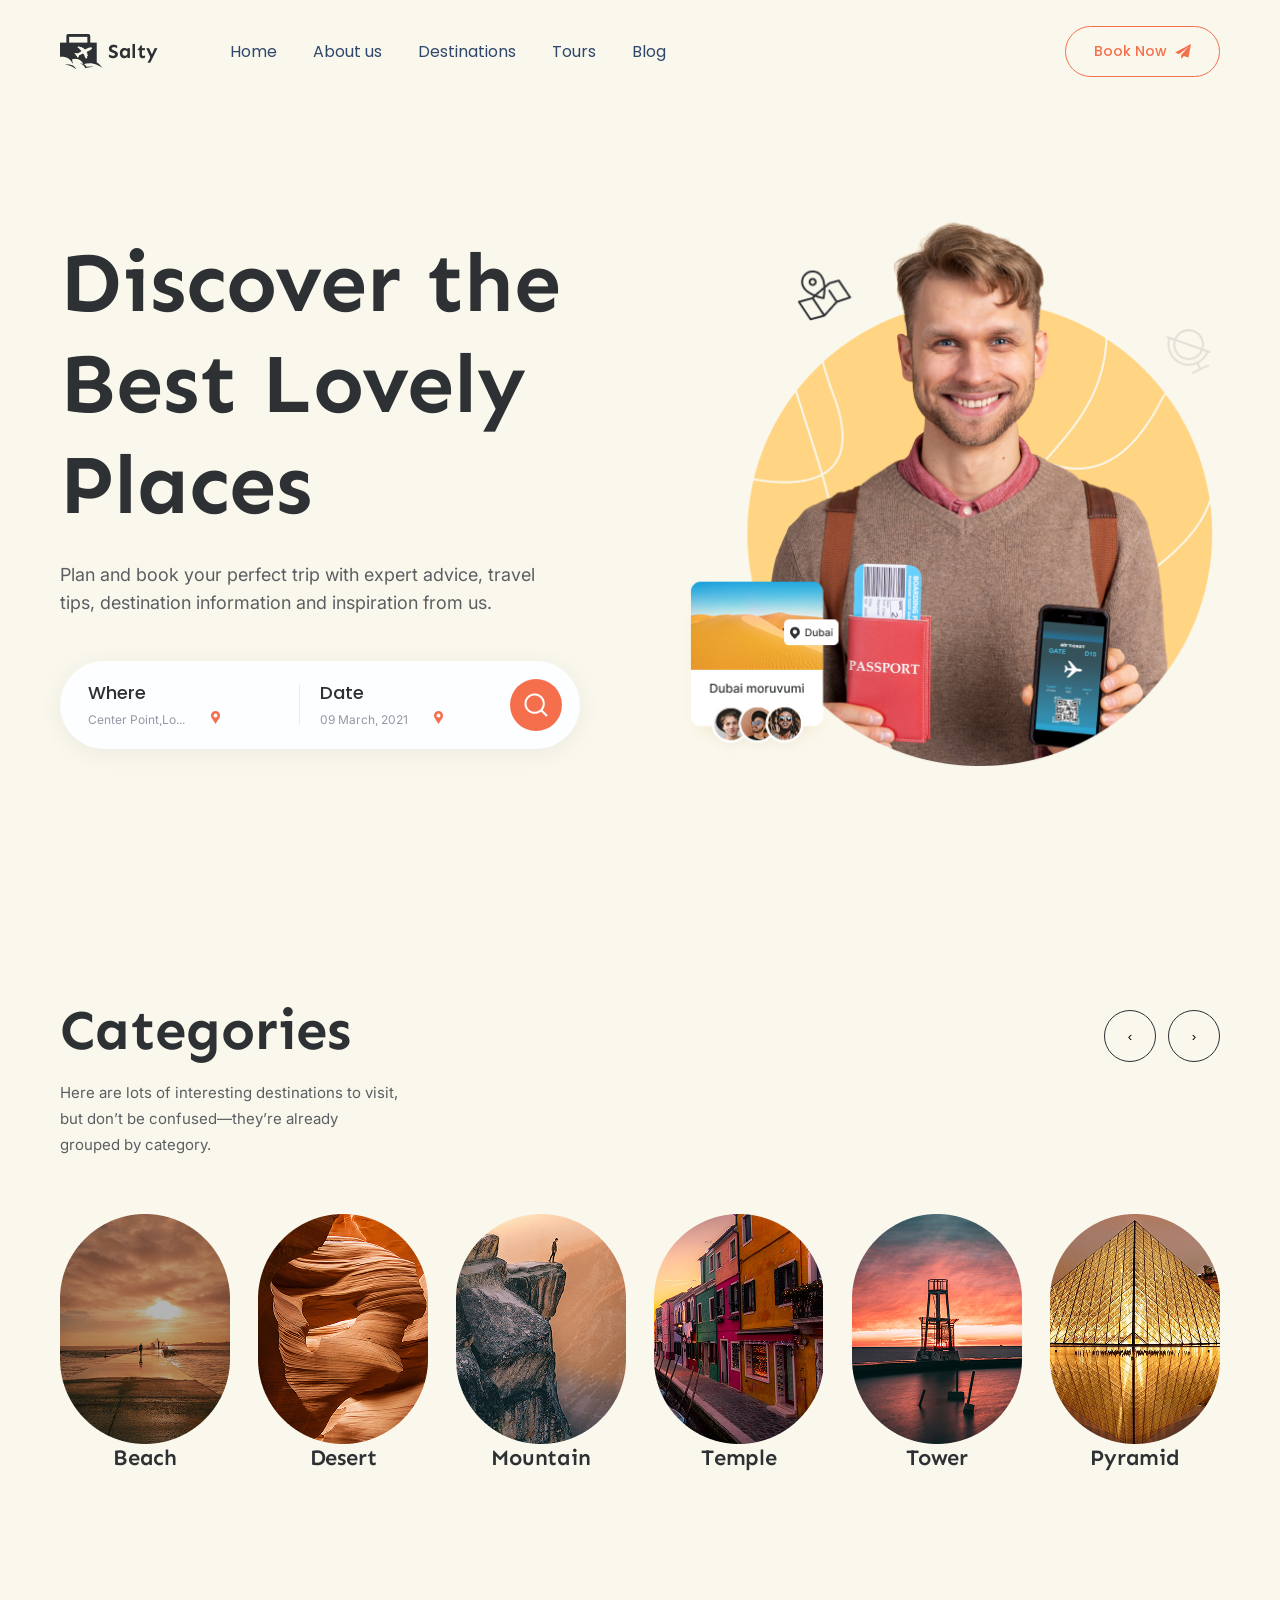
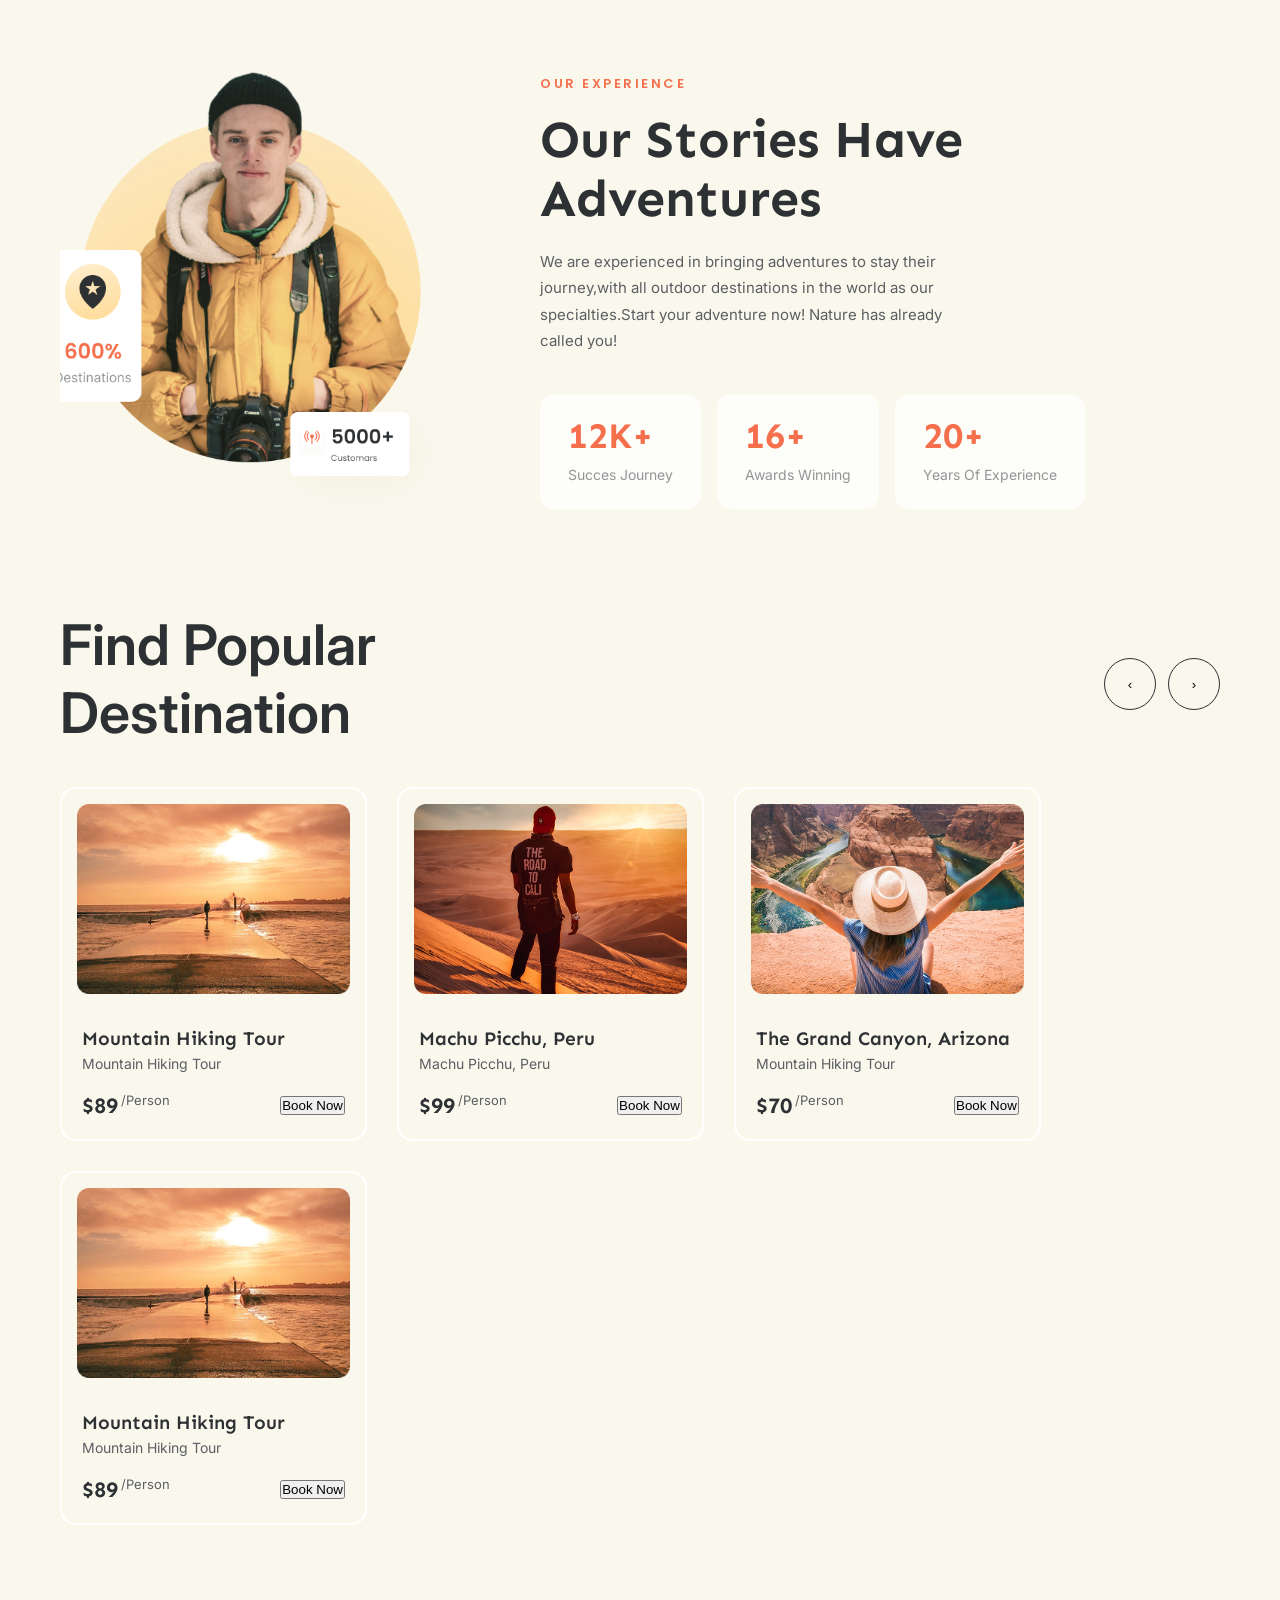
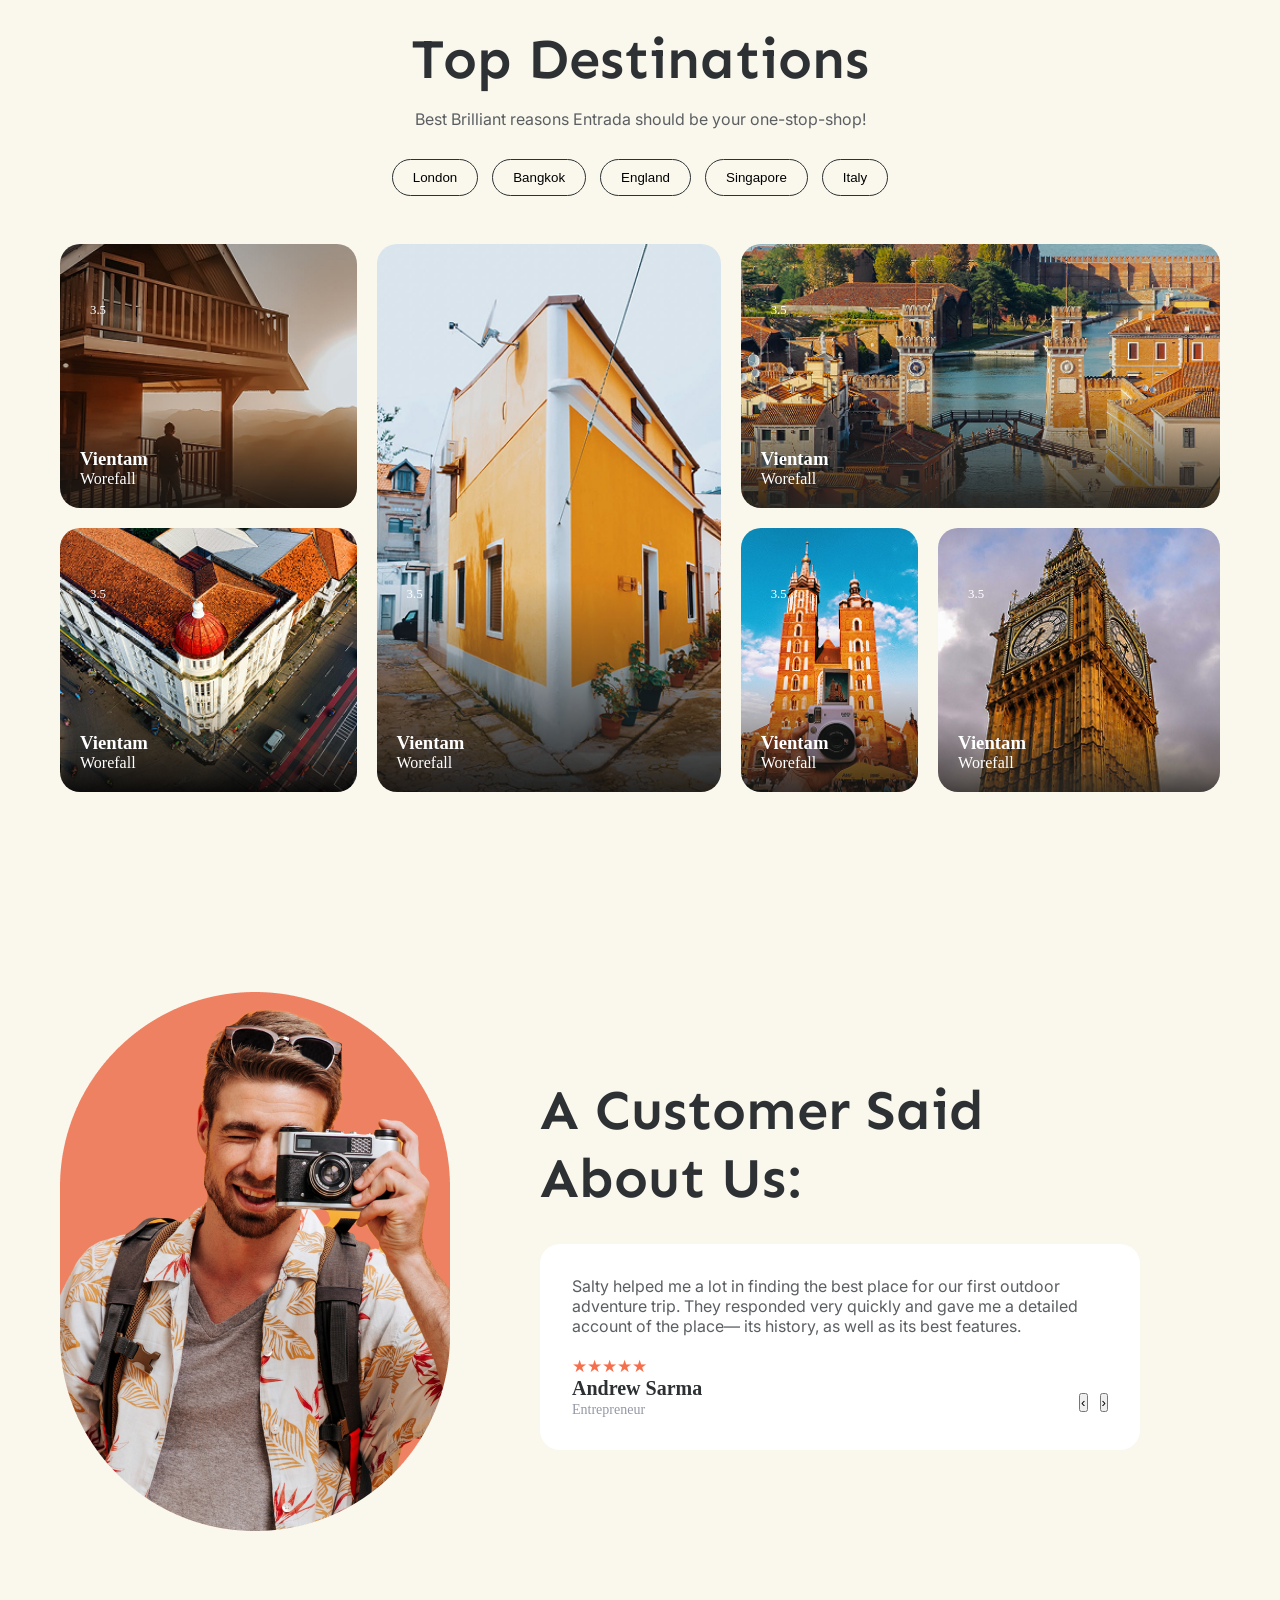
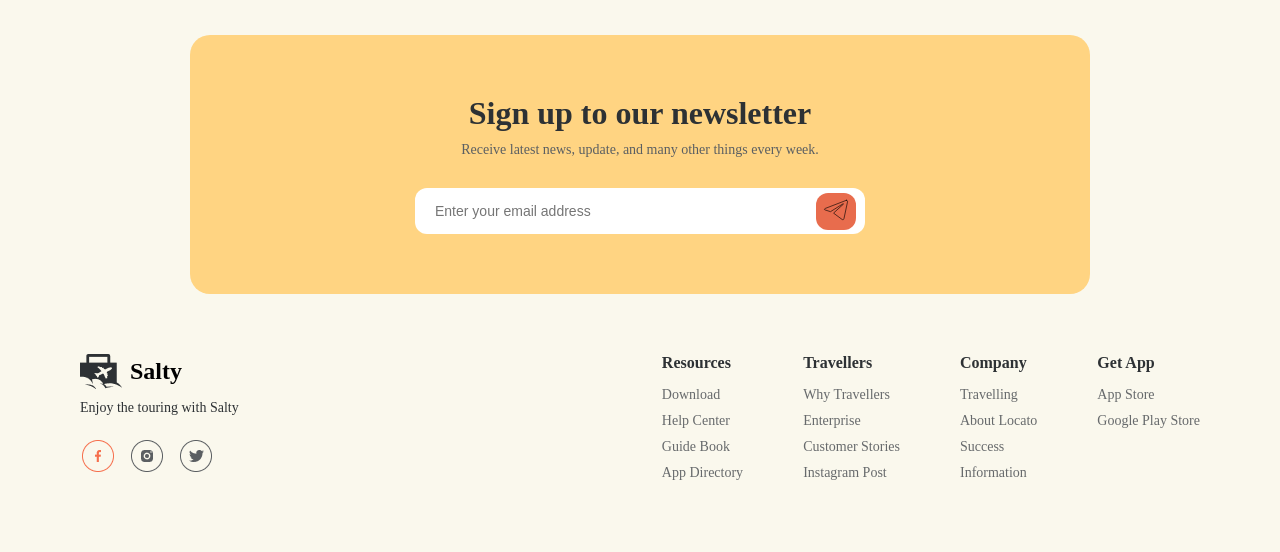
==== commit 47c7e3ea: "[FIX]: populer section and features section" ====
--- a/index.html
+++ b/index.html
@@ -233,7 +233,7 @@
         <div class="container">
 
             <div class="popular-header">
-                <h1>Find Popular Destination</h1>
+                <h2>Find Popular Destination</h2>
 
                 <div class="arrow-buttons">
                     <button class="arrow">&#8249;</button>
--- a/style.css
+++ b/style.css
@@ -197,7 +197,7 @@
     font-family: var(--font-display);
     font-weight: 700;
     font-size: 84px;
-    line-height: 86px;
+    /* line-height: 86px; */
     color: var(--brand-base);
     margin: 0;
 }
@@ -294,20 +294,16 @@
     max-width: 100%;
     display: block;
     margin: 0 auto;
-    min-width: 533px;
-    min-height: 300px;
-}
-
-@media (max-width: 1100px) {
+    /* min-width: 533px; */
+    /* min-height: 300px; */
+}
+
+/* @media (max-width: 1100px) {
     .hero_left-head {
         font-size: 60px;
     }
 
-    /* .hero_circle {
-        width: 340px;
-        height: 340px;
-    } */
-}
+} */
 
 @media (max-width: 1024px) {
     .hero {
@@ -326,11 +322,7 @@
 
     .hero_left {
         width: 100%;
-        max-width: 560px;
-    }
-
-    .hero_left-head {
-        font-size: 52px;
+
     }
 
     .hero_left-pera {
@@ -339,32 +331,26 @@
         margin-right: auto;
     }
 
+    .field {
+        text-align: left;
+    }
+
     .search_box {
         max-width: 100%;
     }
 
     .hero_right {
         width: 100%;
-        max-width: 480px;
-        min-height: 360px;
-    }
-
-    .hero_circle {
-        width: 300px;
-        height: 300px;
-        left: 50%;
-    }
-
-    .hero_right-img {
+        /* max-width: 480px;
+        min-height: 360px; */
+    }
+
+    /* .hero_right-img {
         max-height: 380px;
-    }
+    } */
 }
 
 @media (max-width: 768px) {
-    .hero_left-head {
-        font-size: 42px;
-    }
-
     .hero_left-pera {
         font-size: 14px;
     }
@@ -377,10 +363,6 @@
         padding: 14px 14px 14px 20px;
         border-radius: 50px;
         gap: 0;
-    }
-
-    .hero_right-img {
-        max-height: 320px;
     }
 
 }
@@ -393,8 +375,7 @@
     }
 
     .hero_left-head {
-        font-size: 36px;
-        letter-spacing: -0.5px;
+        font-size: 63px;
     }
 
     .search_box {
@@ -415,18 +396,7 @@
         height: 46px;
     }
 
-    .hero_right {
-        min-height: 280px;
-    }
-
-    .hero_circle {
-        width: 210px;
-        height: 210px;
-    }
-
-    .hero_card {
-        display: none;
-    }
+
 }
 
 @media (max-width: 360px) {
@@ -435,7 +405,8 @@
     }
 
     .field {
-        flex: 0 0 100%;
+        /* flex: 0 0 100%; */
+        text-align: left;
     }
 }
 
@@ -556,7 +527,8 @@
 
     .categories-header {
         flex-direction: column;
-        align-items: flex-start;
+        text-align: center;
+        align-items: center;
         gap: 24px;
         margin-bottom: 40px;
     }
@@ -735,9 +707,9 @@
         gap: 60px;
     }
 
-    .features2-right h2 {
+    /* .features2-right h2 {
         font-size: 42px;
-    }
+    } */
 
     .features2-left {
         width: 320px;
@@ -768,9 +740,9 @@
         align-items: center;
     }
 
-    .features2-right h2 {
+    /* .features2-right h2 {
         font-size: 38px;
-    }
+    } */
 
     .features2-desc {
         text-align: center;
@@ -796,9 +768,6 @@
         height: 320px;
     }
 
-    .features2-right h2 {
-        font-size: 30px;
-    }
 
     .features2-desc {
         font-size: 14px;
@@ -824,6 +793,11 @@
         flex: 0 0 100%;
     }
 
+
+    .features2-right h2 {
+        font-size: 30px;
+    }
+
     .features2-left {
         width: 240px;
         height: 280px;
@@ -837,9 +811,9 @@
 
 /*---------popular section---------------  */
 
-.popular {
+/* .popular {
     padding: 80px 0;
-}
+} */
 
 .popular-header {
     display: flex;
@@ -848,17 +822,18 @@
     margin-bottom: 40px;
 }
 
-.popular-header h1 {
+.popular-header h2 {
     font-size: 56px;
     font-weight: 600;
     color: var(--brand-base);
     font-family: var(--font-body);
-    line-height: 68px;
+    /* line-height: 68px; */
     max-width: 400px;
 }
 
 .card-wrapper {
     display: flex;
+    flex-wrap: wrap;
     gap: 30px;
 }
 
@@ -868,6 +843,7 @@
     border-radius: 16px;
     overflow: hidden;
     padding-bottom: 20px;
+    max-width: 386px;
 }
 
 .card img {
@@ -925,7 +901,29 @@
     color: var(--color-text);
 }
 
-
+@media (max-width: 768px) {
+    .popular-header {
+        text-align: center;
+        justify-content: center;
+    }
+
+    .popular-header h2 {
+        font-size: 40px;
+    }
+
+    .card-wrapper {
+        align-items: center;
+        justify-content: center;
+    }
+}
+
+@media (max-width: 425px) {
+    .popular-header h2 {
+        font-size: 30px;
+        display: flex;
+        flex-direction: column;
+    }
+}
 
 
 /* -------- grid destination section-------- */
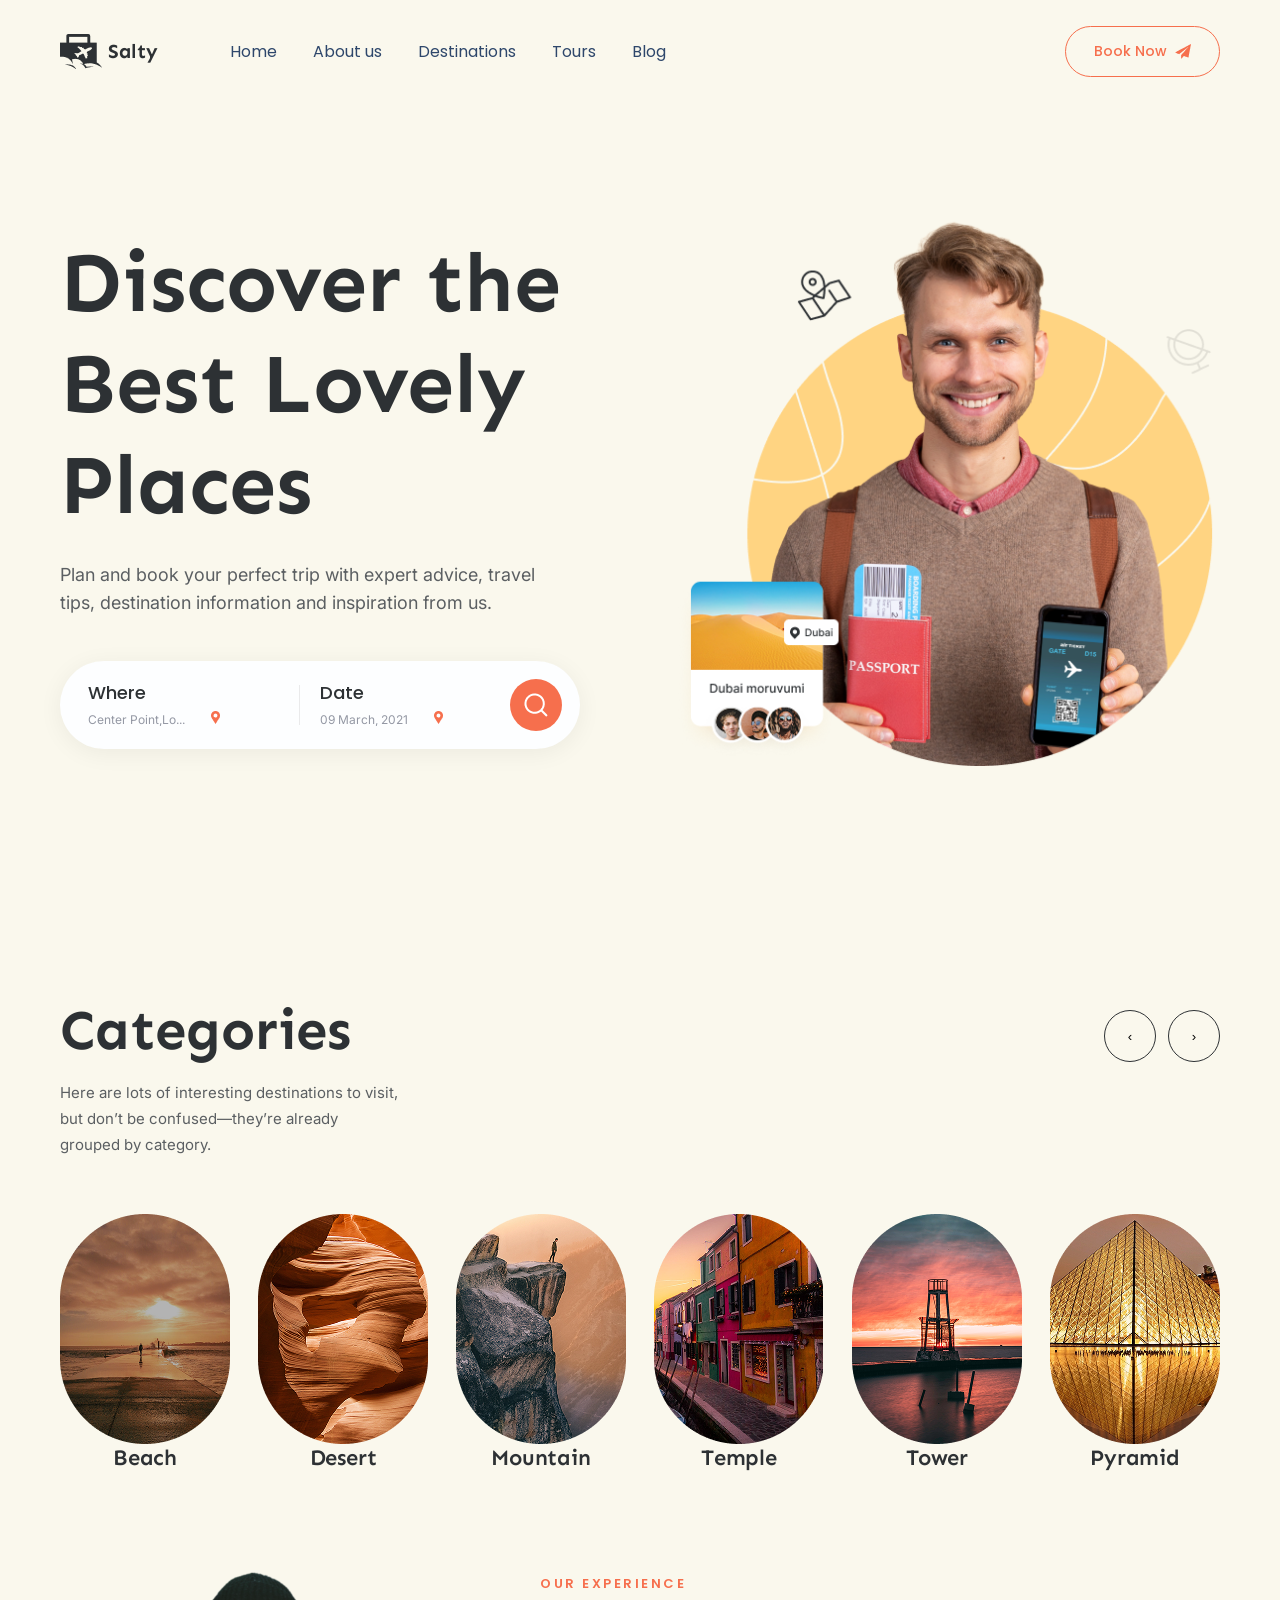
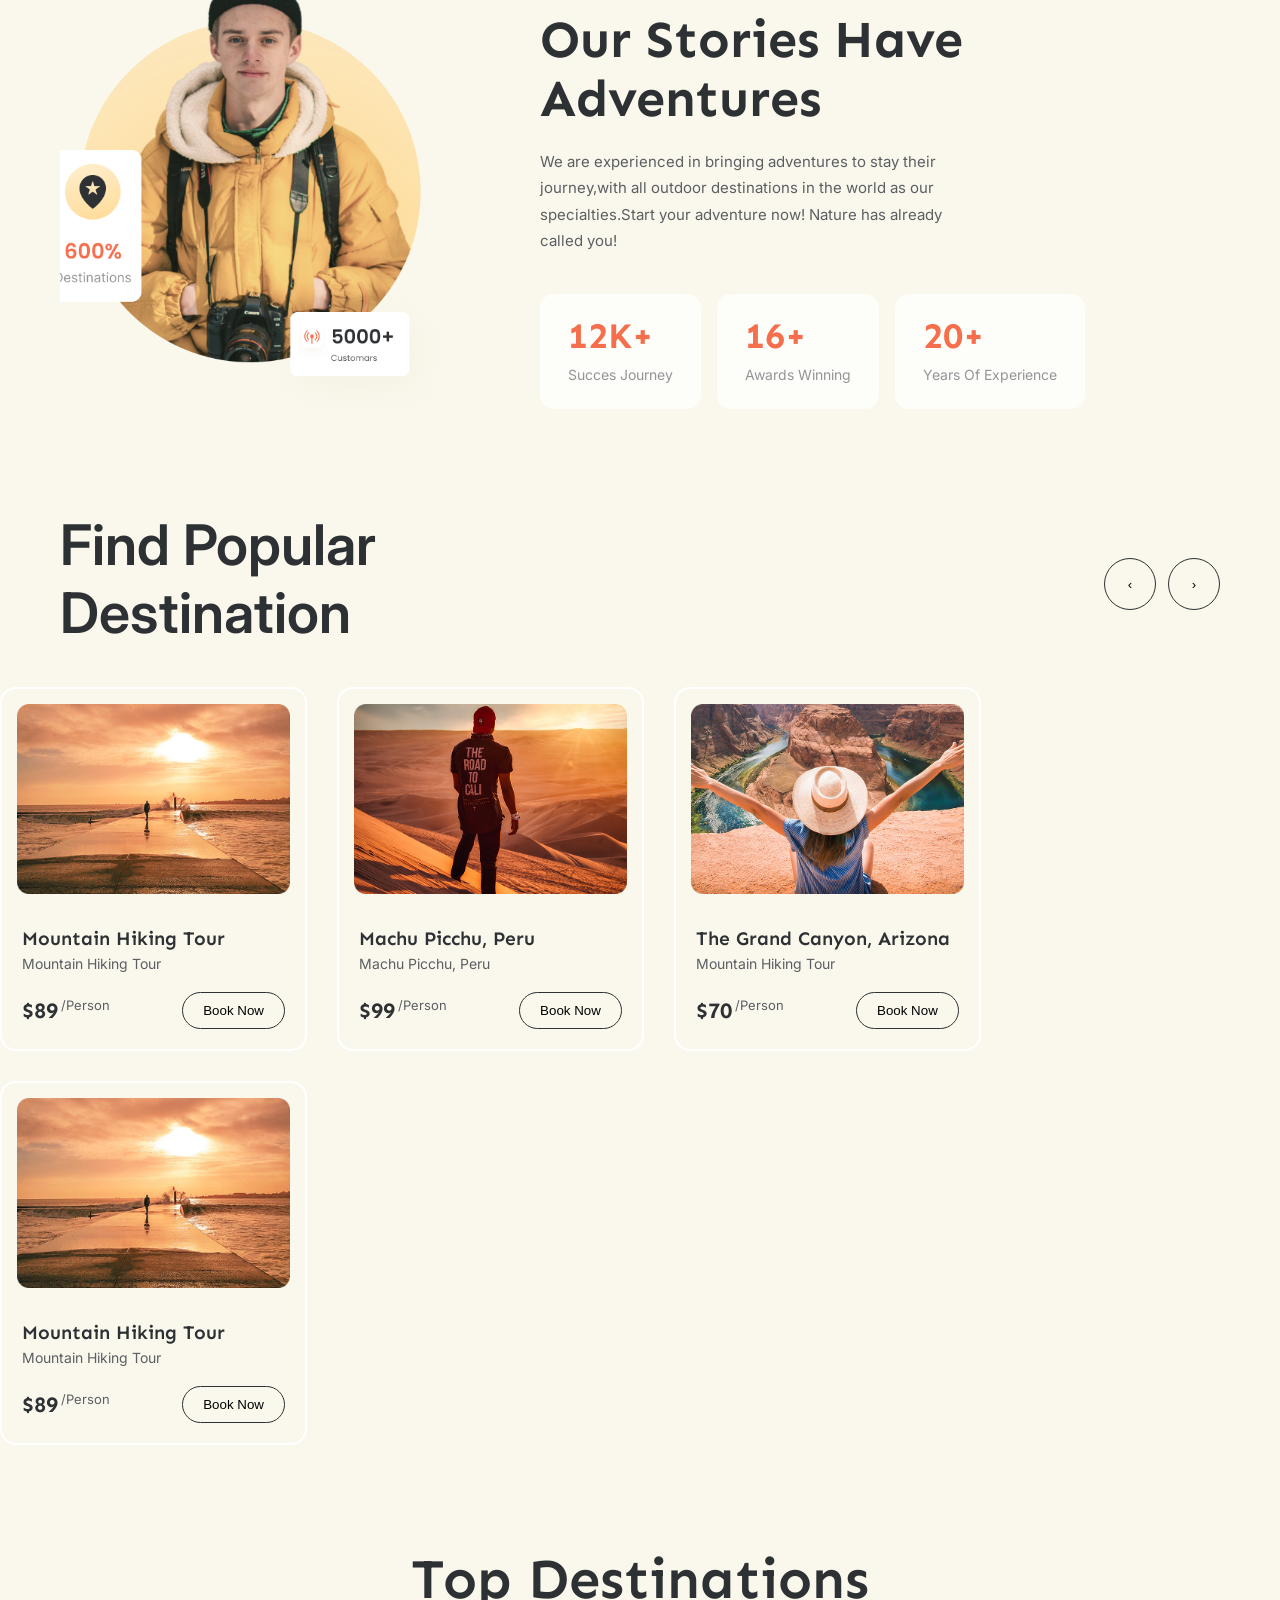
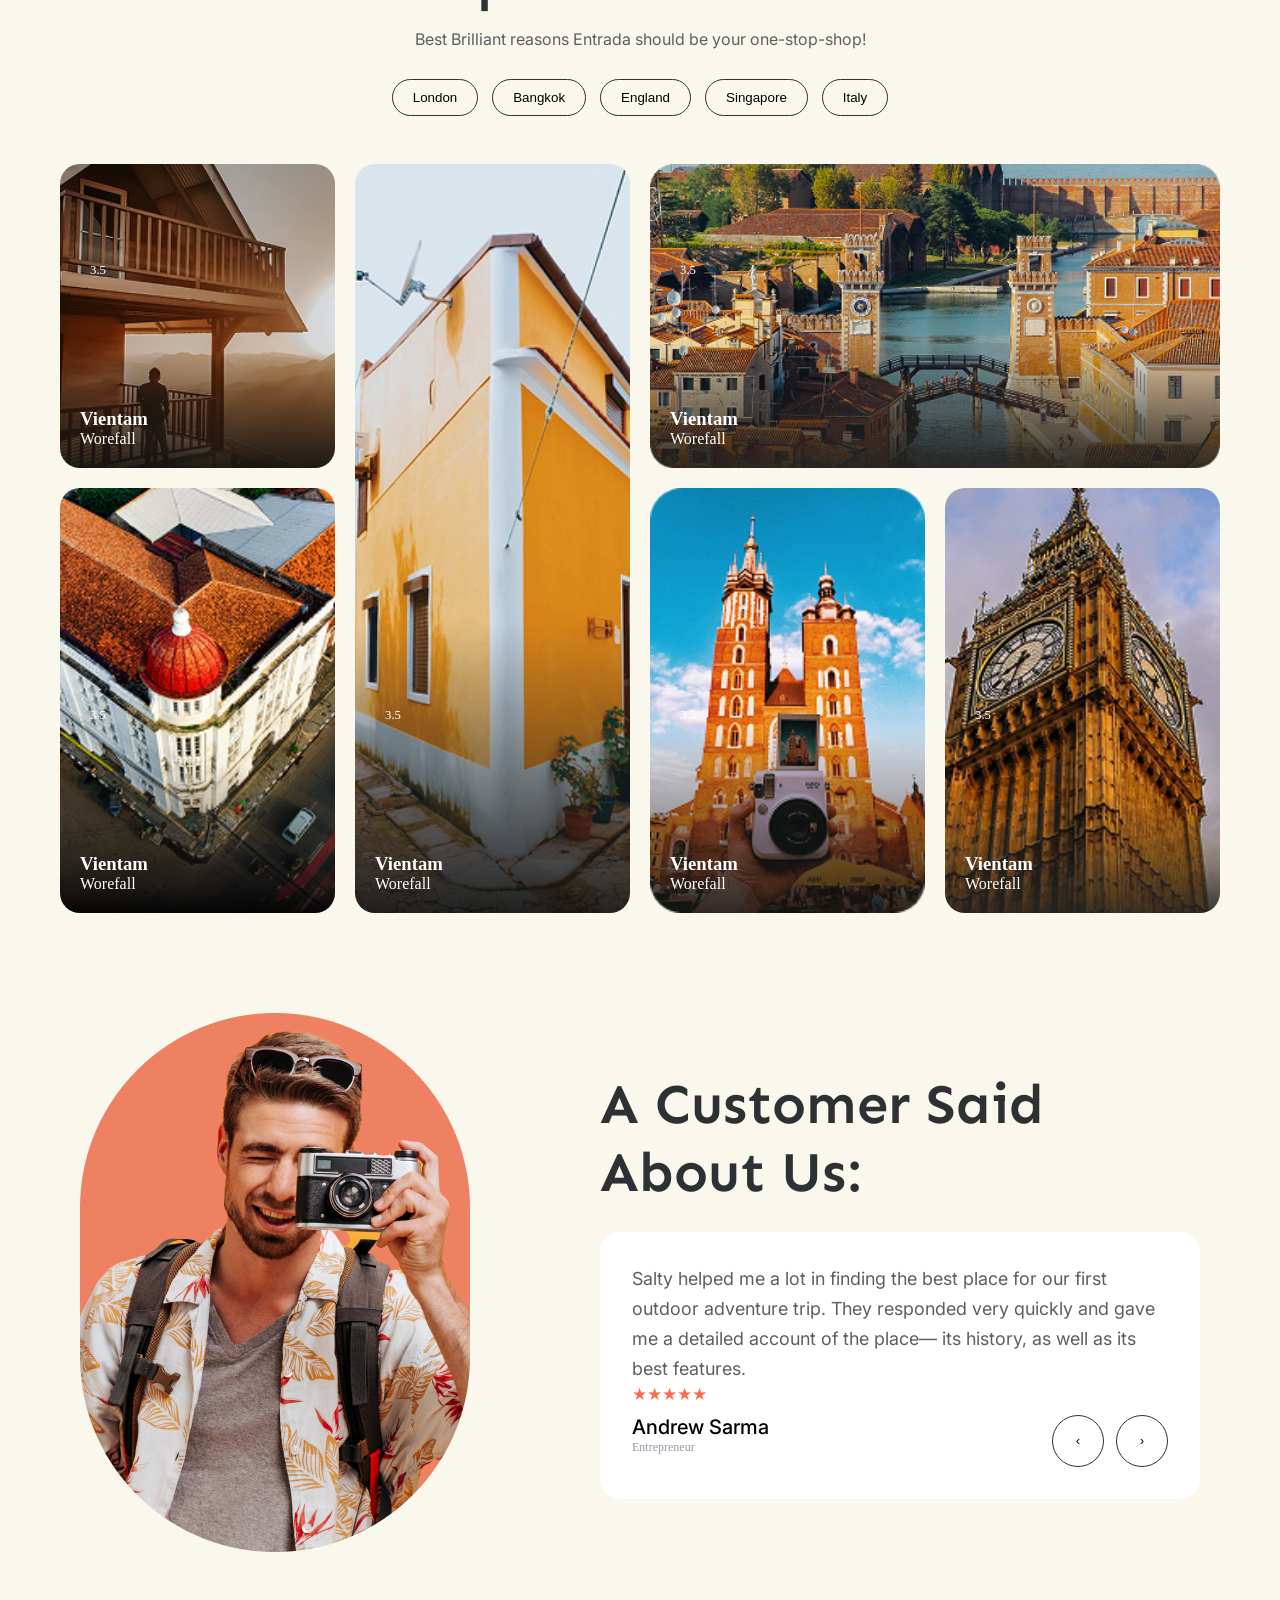
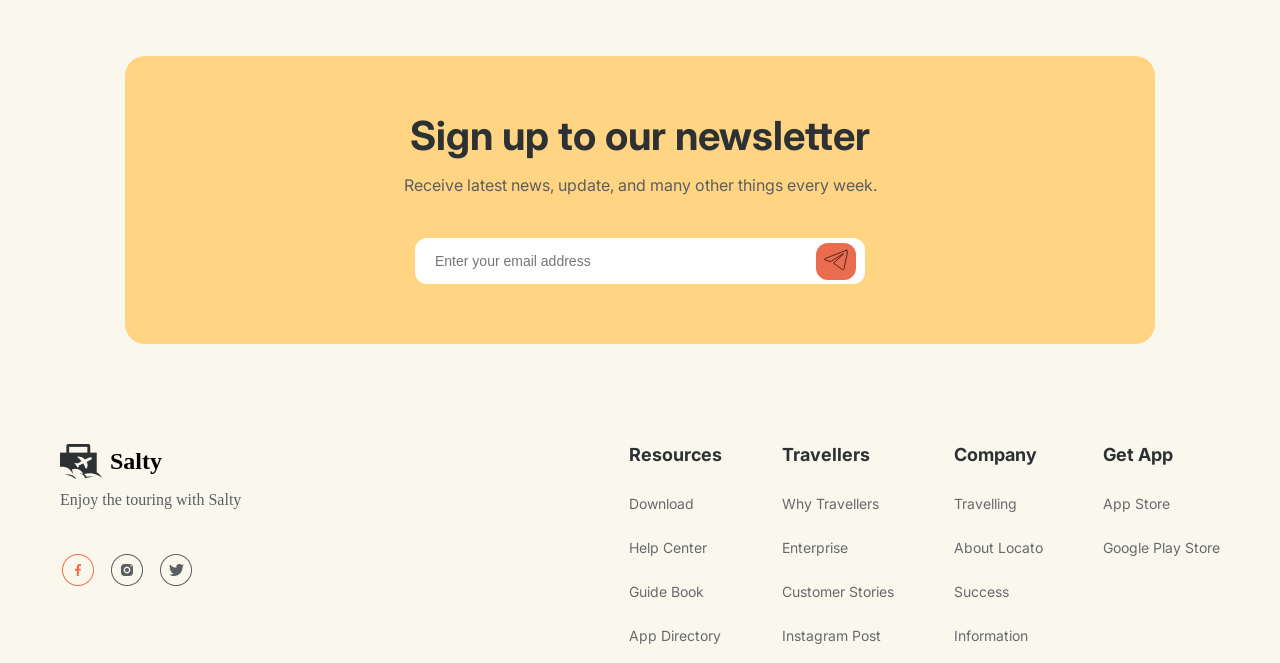
==== commit 7cd03221: "[FIX]: top padding fix" ====
--- a/index.html
+++ b/index.html
@@ -112,7 +112,7 @@
 
     <!-- Categories Section -->
 
-    <div class="categories">
+    <section class="space categories">
         <div class="container">
 
             <div class="categories-header">
@@ -179,11 +179,11 @@
             </div>
 
         </div>
-    </div>
+    </section>
 
     <!--experience Section -->
 
-    <div class="features2">
+    <section class="space features2">
         <div class="container features2-container">
 
             <div class="features2-left">
@@ -225,95 +225,96 @@
             </div>
 
         </div>
-    </div>
+    </section>
 
     <!---------------------- popular section ---------- -->
 
-    <div class="popular">
-        <div class="container">
-
-            <div class="popular-header">
-                <h2>Find Popular Destination</h2>
-
-                <div class="arrow-buttons">
-                    <button class="arrow">&#8249;</button>
-                    <button class="arrow">&#8250;</button>
-                </div>
-            </div>
-
-            <div class="card-wrapper">
-
-                <div class="card">
-                    <img src="./image/moutain-hiking.png" alt="hiking">
-                    <div class="card-content">
-                        <h3>Mountain Hiking Tour</h3>
-                        <p class="category">Mountain Hiking Tour</p>
-
-                        <div class="card-bottom">
-                            <div class="price">
-                                <span class="amount">$89</span>
-                                <span class="per">/Person</span>
-                            </div>
-                            <button class="book-btn">Book Now</button>
-                        </div>
-                    </div>
-                </div>
-                <div class="card">
-                    <img src="./image/machu-pichu.png" alt="machu-pichu">
-                    <div class="card-content">
-                        <h3>Machu Picchu, Peru</h3>
-                        <p class="category">Machu Picchu, Peru</p>
-
-                        <div class="card-bottom">
-                            <div class="price">
-                                <span class="amount">$99</span>
-                                <span class="per">/Person</span>
-                            </div>
-                            <button class="book-btn">Book Now</button>
-                        </div>
-                    </div>
-                </div>
-
-                <div class="card">
-                    <img src="./image/arizona.png" alt="arizona">
-                    <div class="card-content">
-                        <h3>The Grand Canyon, Arizona</h3>
-                        <p class="category">Mountain Hiking Tour</p>
-
-                        <div class="card-bottom">
-                            <div class="price">
-                                <span class="amount">$70</span>
-                                <span class="per">/Person</span>
-                            </div>
-                            <button class="book-btn">Book Now</button>
-                        </div>
-                    </div>
-                </div>
-
-                <div class="card">
-                    <img src="./image/moutain-hiking.png" alt="hiking">
-                    <div class="card-content">
-                        <h3>Mountain Hiking Tour</h3>
-                        <p class="category">Mountain Hiking Tour</p>
-
-                        <div class="card-bottom">
-                            <div class="price">
-                                <span class="amount">$89</span>
-                                <span class="per">/Person</span>
-                            </div>
-                            <button class="book-btn">Book Now</button>
-                        </div>
-                    </div>
-                </div>
-
-
-            </div>
-        </div>
-    </div>
+    <section class="space popular">
+
+
+        <div class="container popular-header">
+            <h2>Find Popular Destination</h2>
+
+            <div class="arrow-buttons">
+                <button class="arrow">&#8249;</button>
+                <button class="arrow">&#8250;</button>
+            </div>
+        </div>
+
+        <div class="card-wrapper">
+
+            <div class="card">
+                <img src="./image/moutain-hiking.png" alt="hiking">
+                <div class="card-content">
+                    <h3>Mountain Hiking Tour</h3>
+                    <p class="category">Mountain Hiking Tour</p>
+
+                    <div class="card-bottom">
+                        <div class="price">
+                            <span class="amount">$89</span>
+                            <span class="per">/Person</span>
+                        </div>
+                        <button class="filter-btn">Book Now</button>
+                    </div>
+                </div>
+            </div>
+            <div class="card">
+                <img src="./image/machu-pichu.png" alt="machu-pichu">
+                <div class="card-content">
+                    <h3>Machu Picchu, Peru</h3>
+                    <p class="category">Machu Picchu, Peru</p>
+
+                    <div class="card-bottom">
+                        <div class="price">
+                            <span class="amount">$99</span>
+                            <span class="per">/Person</span>
+                        </div>
+                        <button class="filter-btn">Book Now</button>
+                    </div>
+                </div>
+            </div>
+
+            <div class="card">
+                <img src="./image/arizona.png" alt="arizona">
+                <div class="card-content">
+                    <h3>The Grand Canyon, Arizona</h3>
+                    <p class="category">Mountain Hiking Tour</p>
+
+                    <div class="card-bottom">
+                        <div class="price">
+                            <span class="amount">$70</span>
+                            <span class="per">/Person</span>
+                        </div>
+                        <button class="filter-btn">Book Now</button>
+                    </div>
+                </div>
+            </div>
+
+            <div class="card">
+                <img src="./image/moutain-hiking.png" alt="hiking">
+                <div class="card-content">
+                    <h3>Mountain Hiking Tour</h3>
+                    <p class="category">Mountain Hiking Tour</p>
+
+                    <div class="card-bottom">
+                        <div class="price">
+                            <span class="amount">$89</span>
+                            <span class="per">/Person</span>
+                        </div>
+                        <button class="filter-btn">Book Now</button>
+                    </div>
+                </div>
+            </div>
+
+
+        </div>
+
+
+    </section>
 
     <!-- -------------grid destination section ----------------- -->
 
-    <section class="dest-section">
+    <section class="space dest-section">
         <div class="container">
             <div class="dest-header">
                 <h2>Top Destinations</h2>
@@ -383,130 +384,129 @@
                     </div>
                 </div>
             </div>
-            <div class="container"></div>
-        </div>
-    </section>
-
-
-    <!-Testimonial->
-
-        <section class="testimonial">
-            <div class="container testimonial-container">
-
-                <div class="testimonial-left">
-                    <img src="image/manWithCamara.png" alt="manphoto" class="testimonial-img">
-                </div>
-
-
-                <div class="testimonial-content">
-
-                    <div class="testimonial-title">
-                        <h2>A Customer Said About Us:</h2>
-                    </div>
-
-                    <div class="testimonial-card">
-                        <p class="testimonial-text">
-                            Salty helped me a lot in finding the best place for our first outdoor adventure trip.
-                            They responded very quickly and gave me a detailed account of the place—
-                            its history, as well as its best features.
-                        </p>
-
-                        <div class="stars">
-                            ★★★★★
-                        </div>
-
-                        <div class="testimonial-footer">
-                            <div>
-                                <h4>Andrew Sarma</h4>
-                                <span>Entrepreneur</span>
-                            </div>
-
-                            <div class="arrow-buttons">
-                                <button class="arrow-btn">&#8249;</button>
-                                <button class="arrow-btn">&#8250;</button>
-                            </div>
-                        </div>
-                    </div>
-
-                </div>
-
-            </div>
-        </section>
-
-
-        <!--  news latter------------------ -->
-
-        <section class="newsletter">
-            <div class="newsletter-container">
-                <h2>Sign up to our newsletter</h2>
-                <p>Receive latest news, update, and many other things every week.</p>
-
-                <div class="newsletter-form">
-                    <input type="email" placeholder="Enter your email address" />
-                    <button class="news-btn">
-                        <img src="image/telegram-svgrepo-com.svg" alt="">
-                    </button>
-                </div>
-            </div>
-        </section>
-
-
-        <!-- ---------------footer---------------- -->
-
-        <footer class="footer">
-            <div class="footer-container">
-
-
-                <div class="footer-brand">
-                    <div class="footer-logo">
-                        <img src="image/Salty.png" alt="">
-                        <h2>Salty</h2>
-                    </div>
-
-                    <p>Enjoy the touring with Salty</p>
-
-                    <div class="social-icons">
-                        <a href="#"><img src="image/facebook.png" alt=""></a>
-                        <a href="#"><img src="image/insta.png" alt=""></a>
-                        <a href="#"><img src="image/x.png" alt=""></a>
-                    </div>
-                </div>
-
-
-                <div class="footer-links">
-                    <div class="column">
-                        <h4>Resources</h4>
-                        <a href="#">Download</a>
-                        <a href="#">Help Center</a>
-                        <a href="#">Guide Book</a>
-                        <a href="#">App Directory</a>
-                    </div>
-
-                    <div class="column">
-                        <h4>Travellers</h4>
-                        <a href="#">Why Travellers</a>
-                        <a href="#">Enterprise</a>
-                        <a href="#">Customer Stories</a>
-                        <a href="#">Instagram Post</a>
-                    </div>
-
-                    <div class="column">
-                        <h4>Company</h4>
-                        <a href="#">Travelling</a>
-                        <a href="#">About Locato</a>
-                        <a href="#">Success</a>
-                        <a href="#">Information</a>
-                    </div>
-
-                    <div class="column">
-                        <h4>Get App</h4>
-                        <a href="#">App Store</a>
-                        <a href="#">Google Play Store</a>
-                    </div>
-                </div>
-
-            </div>
-        </footer>
+        </div>
+    </section>
+
+
+    <!-- testimonail -->
+
+    <section class="space container testimonial">
+        <div class="container testimonial-container">
+
+            <div class="testimonial-left">
+                <img src="image/manWithCamara.png" alt="manphoto" class="testimonial-img">
+            </div>
+
+
+            <div class="testimonial-content">
+
+                <div class="testimonial-title">
+                    <h2>A Customer Said About Us:</h2>
+                </div>
+
+                <div class="testimonial-card">
+                    <p class="testimonial-text">
+                        Salty helped me a lot in finding the best place for our first outdoor adventure trip.
+                        They responded very quickly and gave me a detailed account of the place—
+                        its history, as well as its best features.
+                    </p>
+
+                    <div class="stars">
+                        ★★★★★
+                    </div>
+
+                    <div class="testimonial-footer">
+                        <div>
+                            <h4>Andrew Sarma</h4>
+                            <span>Entrepreneur</span>
+                        </div>
+
+                        <div class="arrow-buttons">
+                            <button class="arrow">&#8249;</button>
+                            <button class="arrow">&#8250;</button>
+                        </div>
+                    </div>
+                </div>
+
+            </div>
+
+        </div>
+    </section>
+
+
+    <!--  news latter------------------ -->
+
+    <section class="container space newsletter">
+        <div class="newsletter-container">
+            <h2>Sign up to our newsletter</h2>
+            <p>Receive latest news, update, and many other things every week.</p>
+
+            <div class="newsletter-form">
+                <input type="email" placeholder="Enter your email address" />
+                <button class="news-btn">
+                    <img src="image/telegram-svgrepo-com.svg" alt="">
+                </button>
+            </div>
+        </div>
+    </section>
+
+
+    <!-- ---------------footer---------------- -->
+
+    <footer class="space footer">
+        <div class="container footer-container">
+
+
+            <div class="footer-brand">
+                <div class="footer-logo">
+                    <img src="image/Salty.png" alt="">
+                    <h2>Salty</h2>
+                </div>
+
+                <p>Enjoy the touring with Salty</p>
+
+                <div class="social-icons">
+                    <a href="#"><img src="image/facebook.png" alt=""></a>
+                    <a href="#"><img src="image/insta.png" alt=""></a>
+                    <a href="#"><img src="image/x.png" alt=""></a>
+                </div>
+            </div>
+
+
+            <div class="footer-links">
+                <div class="column">
+                    <h4>Resources</h4>
+                    <a href="#">Download</a>
+                    <a href="#">Help Center</a>
+                    <a href="#">Guide Book</a>
+                    <a href="#">App Directory</a>
+                </div>
+
+                <div class="column">
+                    <h4>Travellers</h4>
+                    <a href="#">Why Travellers</a>
+                    <a href="#">Enterprise</a>
+                    <a href="#">Customer Stories</a>
+                    <a href="#">Instagram Post</a>
+                </div>
+
+                <div class="column">
+                    <h4>Company</h4>
+                    <a href="#">Travelling</a>
+                    <a href="#">About Locato</a>
+                    <a href="#">Success</a>
+                    <a href="#">Information</a>
+                </div>
+
+                <div class="column">
+                    <h4>Get App</h4>
+                    <a href="#">App Store</a>
+                    <a href="#">Google Play Store</a>
+                </div>
+            </div>
+
+        </div>
+    </footer>
 
 
 </body>
--- a/style.css
+++ b/style.css
@@ -25,6 +25,10 @@
     max-width: 1200px;
     margin: 0 auto;
     padding: 0 20px;
+}
+
+.space {
+    padding-top: 100px;
 }
 
 .arrow-buttons {
@@ -188,7 +192,7 @@
 /* --- Hero Left --- */
 
 .hero_left {
-    flex: 0 0 auto;
+    /* flex: 0 0 auto; */
     width: 577px;
     max-width: 100%;
 }
@@ -414,7 +418,7 @@
 /* -catgories section -*/
 
 .categories {
-    padding: 100px 0;
+    /* padding: 100px 0; */
     background-color: var(--color-bg);
     overflow: hidden;
 }
@@ -607,7 +611,7 @@
 
 /* FEATURES2 / EXPERIENCE SECTION */
 .features2 {
-    padding: 100px 0;
+    /* padding: 100px 0; */
     background-color: var(--color-bg);
     overflow: hidden;
 }
@@ -917,20 +921,27 @@
     }
 }
 
+@media (max-width: 768px) {
+    .card-wrapper {
+        flex-direction: column;
+    }
+}
+
+
 @media (max-width: 425px) {
     .popular-header h2 {
         font-size: 30px;
         display: flex;
         flex-direction: column;
     }
+
 }
 
 
 /* -------- grid destination section-------- */
-.dest-section {
-    /* padding: 50px 10%; */
-    padding: 100px 0;
-}
+/* .dest-section {
+
+} */
 
 .dest-header {
     text-align: center;
@@ -975,13 +986,9 @@
     color: white;
 }
 
-.dest-header {
-    font-size: 0.8rem;
-}
-
-
 .dest-grid {
     display: grid;
+    grid-template-columns: repeat(4, 1fr);
     gap: 20px;
 }
 
@@ -1049,22 +1056,25 @@
     font-size: 0.8rem;
 }
 
+
+@media (max-width: 480px) {
+    .dest-header h2 {
+        font-size: 30px;
+    }
+}
+
 /* -Testimonail-- */
 
-.testimonial {
-
-    /* padding: 80px 8%; */
-    padding: 100px 0;
-}
 
 .testimonial-container {
     display: flex;
     align-items: center;
-    gap: 90px;
+    justify-content: space-between;
+    /* gap: 175px; */
 }
 
 .testimonial-left img {
-    width: 100%;
+    max-width: 390px;
 }
 
 .testimonial-content {
@@ -1075,8 +1085,7 @@
 .testimonial-title {
     display: flex;
     align-items: center;
-    gap: 1rem;
-    margin-bottom: 2rem;
+    margin-bottom: 26px;
 }
 
 .testimonial-title h2 {
@@ -1096,10 +1105,10 @@
 
 .testimonial-text {
     font-family: var(--font-body);
-    color: var(--color-text);
-    /* line-height: 1.8; */
-    font-size: 1rem;
-    margin-bottom: 20px;
+    font-weight: 400;
+    font-size: 18px;
+    line-height: 30px;
+    color: #5B5F62;
 }
 
 .stars {
@@ -1116,11 +1125,14 @@
 .testimonial-footer h4 {
     margin: 0;
     font-size: 20px;
-    color: #2D3134;
+    font-weight: 500;
+    font-family: var(--font-body);
+    line-height: 20px;
 }
 
 .testimonial-footer span {
-    font-size: 14px;
+    font-size: 12px;
+    font-weight: 400;
     color: #9498A4;
 }
 
@@ -1174,6 +1186,11 @@
         font-size: 36px;
     }
 
+    .testimonial-footer {
+        display: block;
+        text-align: center;
+    }
+
     .stars {
         justify-content: flex-start;
     }
@@ -1206,6 +1223,7 @@
         height: 280px;
     }
 
+
     .testimonial-circle {
         width: 210px;
         height: 250px;
@@ -1226,33 +1244,36 @@
 /* - newsletter - */
 
 .newsletter {
-    margin: auto;
     display: flex;
     justify-content: center;
+    max-width: 1070px;
+    margin: 0 auto;
 }
 
 .newsletter-container {
     width: 100%;
-    max-width: 900px;
     background: #FFD482;
     padding: 60px 40px;
     border-radius: 20px;
     text-align: center;
-    position: relative;
-    overflow: hidden;
 }
 
 
 .newsletter h2 {
-    font-size: 32px;
-    margin-bottom: 10px;
-    color: #2D3134;
+    font-size: 40px;
+    margin-bottom: 16px;
+    line-height: 40px;
+    font-family: var(--font-body);
+    color: var(--brand-base);
 }
 
 .newsletter p {
     color: #5B5F62;
-    margin-bottom: 30px;
-    font-size: 14px;
+    margin-bottom: 40px;
+    font-weight: 400;
+    font-size: 16px;
+    font-family: var(--font-body);
+    line-height: 26px;
 }
 
 .newsletter-form {
@@ -1279,8 +1300,6 @@
     padding: 2px 5px;
     border-radius: 12px;
     cursor: pointer;
-    /* width: 10%; */
-    /* height: 90%; */
     margin: 5px;
 }
 
@@ -1294,14 +1313,7 @@
     background: rgb(186, 73, 47);
 }
 
-
-
 /* ----------footer-------------- */
-
-.footer {
-    padding: 60px 80px;
-    /* margin-bottom: 5rem; */
-}
 
 .footer-container {
     display: flex;
@@ -1328,10 +1340,10 @@
 }
 
 .footer-brand p {
-    font-size: 14px;
-    color: #2D3134;
-    margin-bottom: 20px;
-    line-height: 1.6;
+    font-size: 16px;
+    color: #5B5F62;
+    margin-bottom: 40px;
+    line-height: 26px;
 }
 
 .social-icons a {
@@ -1351,13 +1363,14 @@
 /* Links Section */
 .footer-links {
     display: flex;
+    font-family: var(--font-body);
     gap: 60px;
 }
 
 .column h4 {
-    margin-bottom: 15px;
-    font-size: 16px;
-    color: #2D3134;
+    margin-bottom: 22px;
+    font-size: 18px;
+    color: var(--brand-base);
 }
 
 .column a {
@@ -1365,6 +1378,8 @@
     text-decoration: none;
     color: #676A6C;
     font-size: 14px;
+    line-height: 34px;
+    /* width: 400px; */
     margin-bottom: 10px;
     transition: 0.3s;
 }
@@ -1448,6 +1463,7 @@
         flex-direction: column;
         /* justify-content: center; */
         align-items: center;
+        font-family: var(--font-ui);
     }
 
 }
@@ -1456,4 +1472,10 @@
     .arrow {
         display: none;
     }
+}
+
+@media (max-width: 768px) {
+    .dest-grid {
+        grid-template-columns: 1fr;
+    }
 }
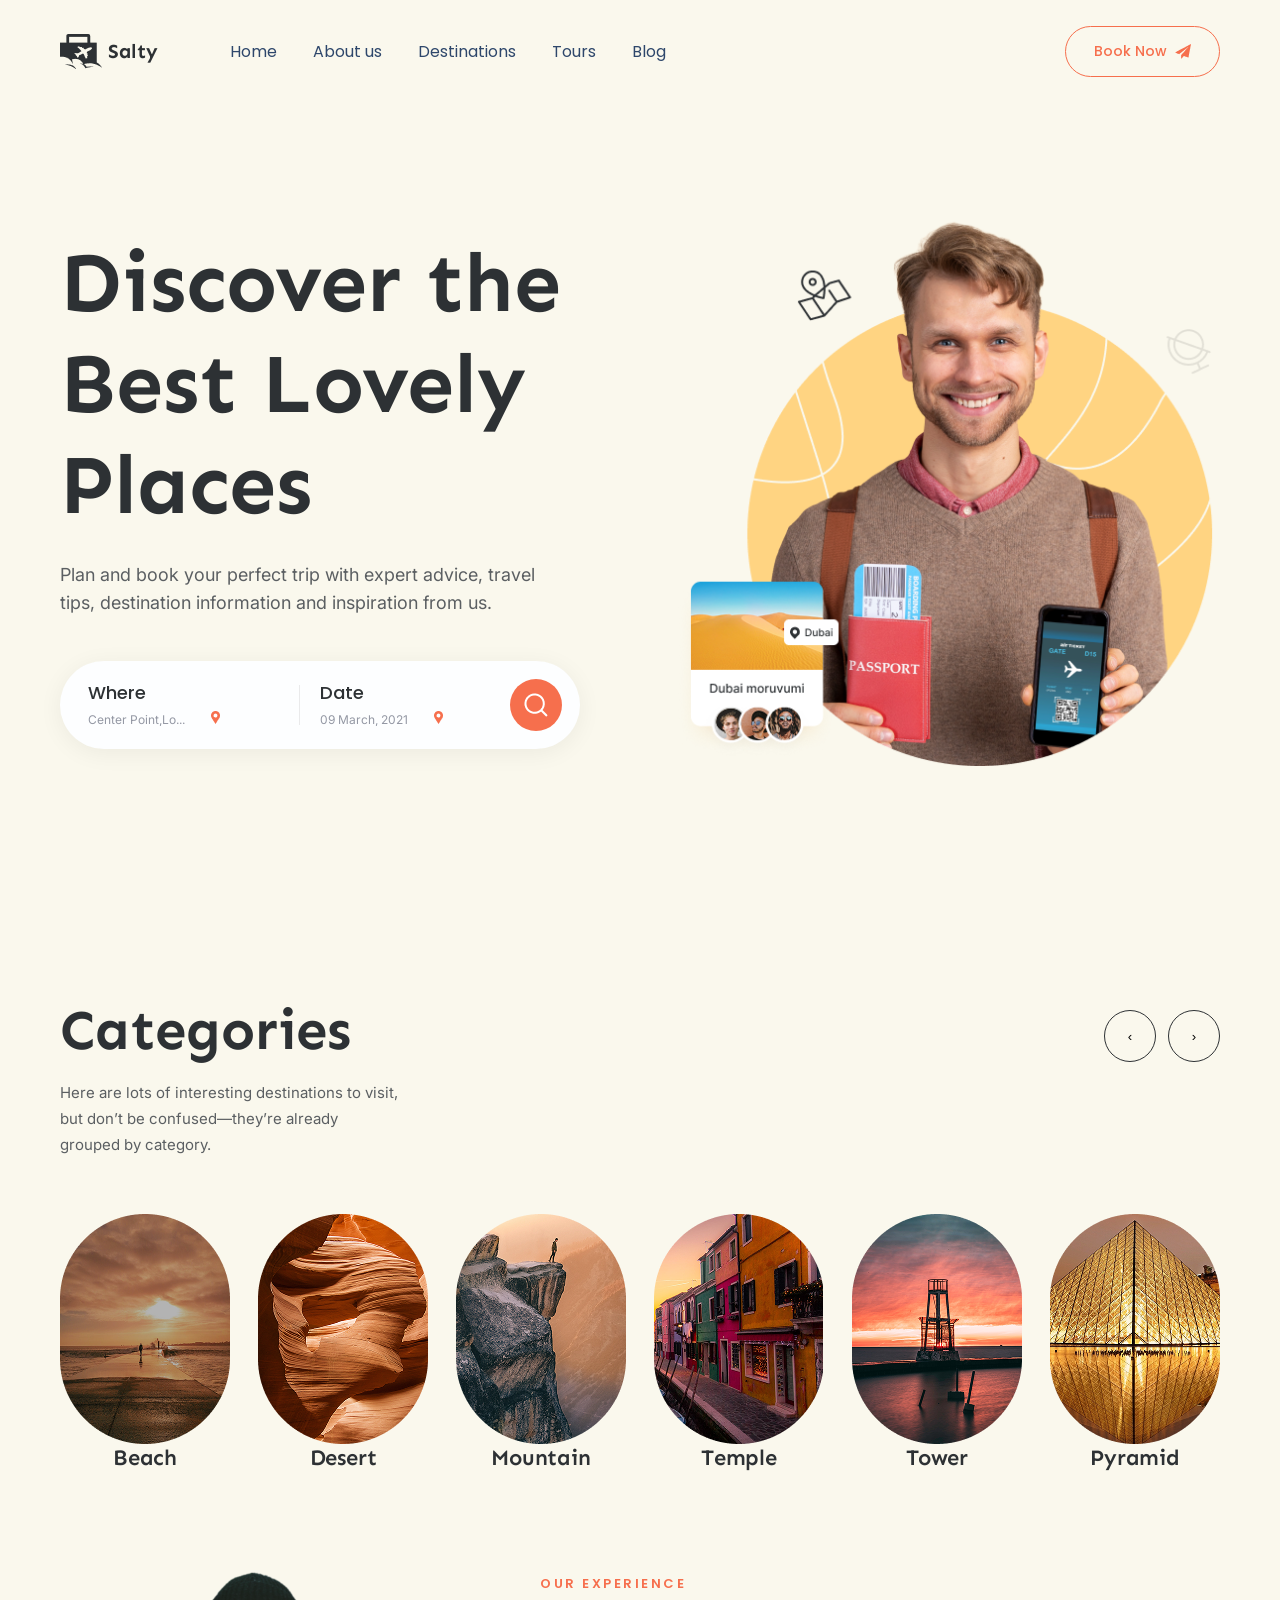
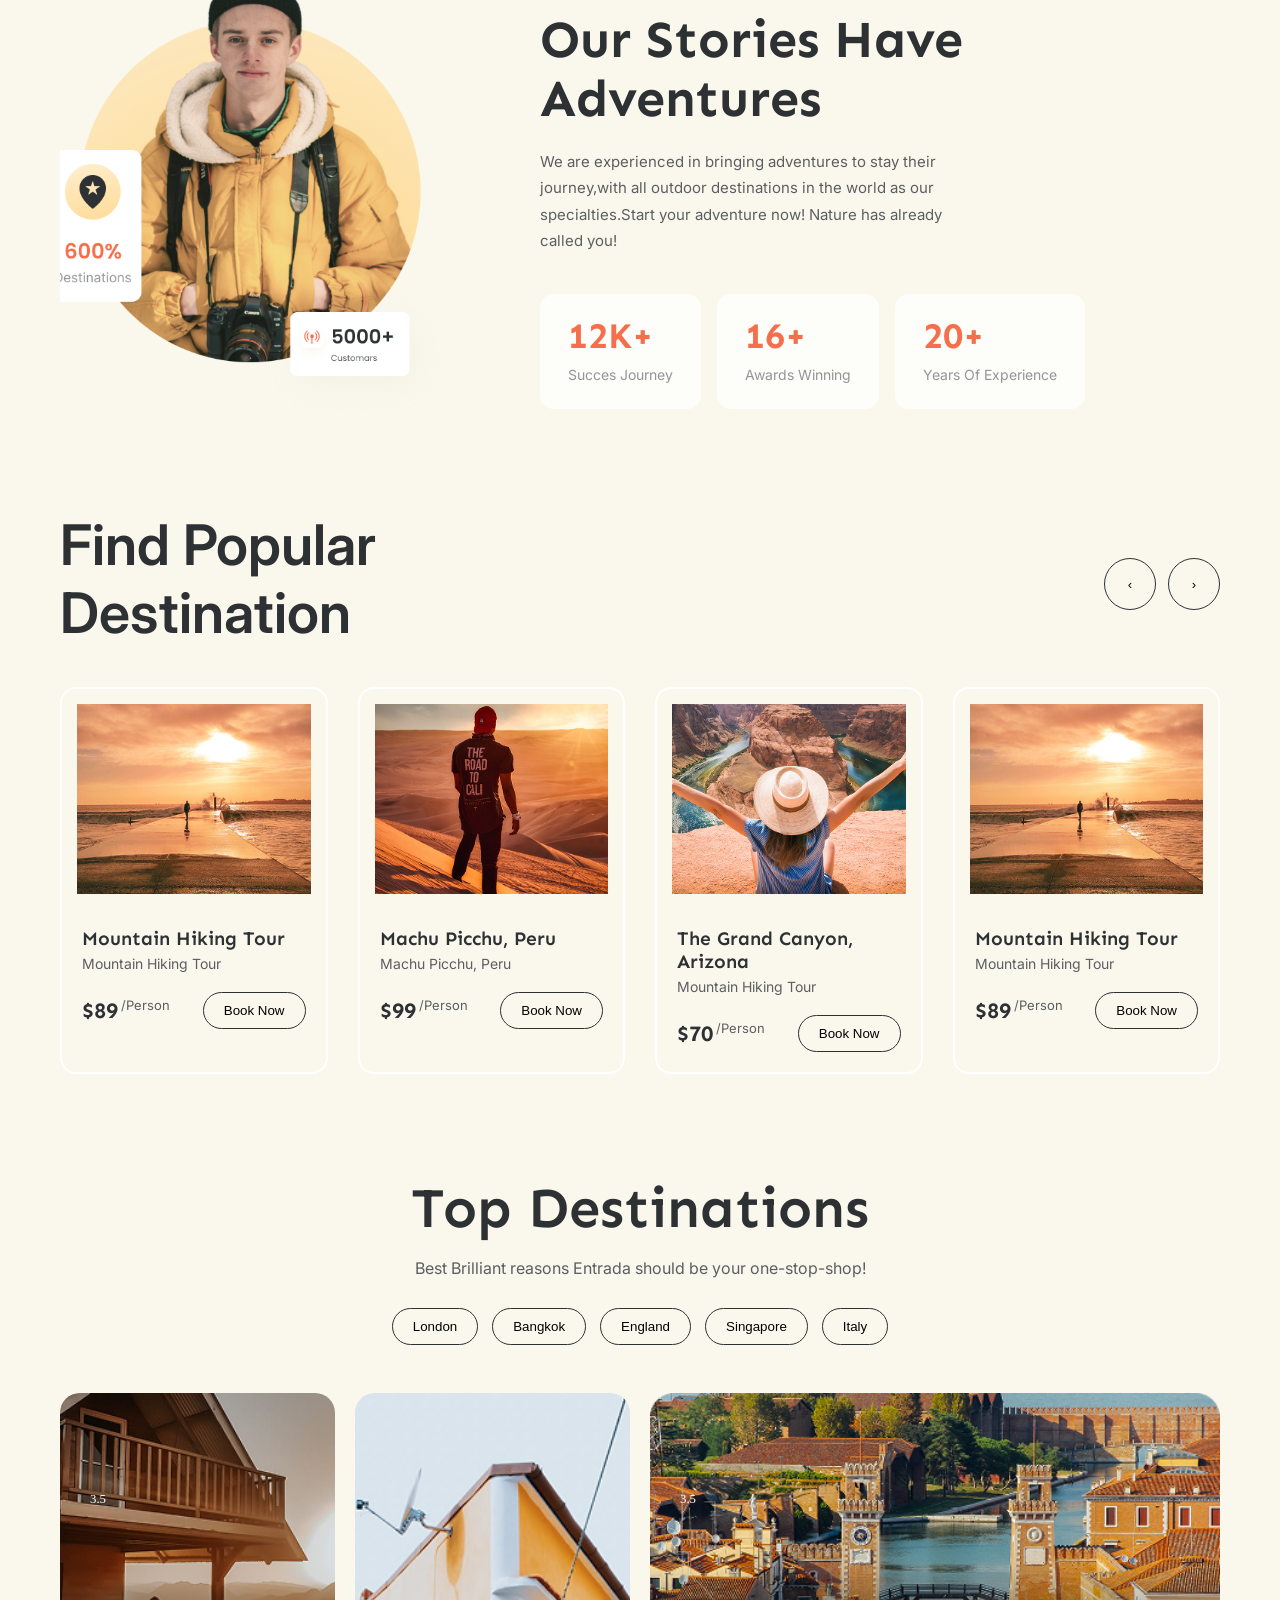
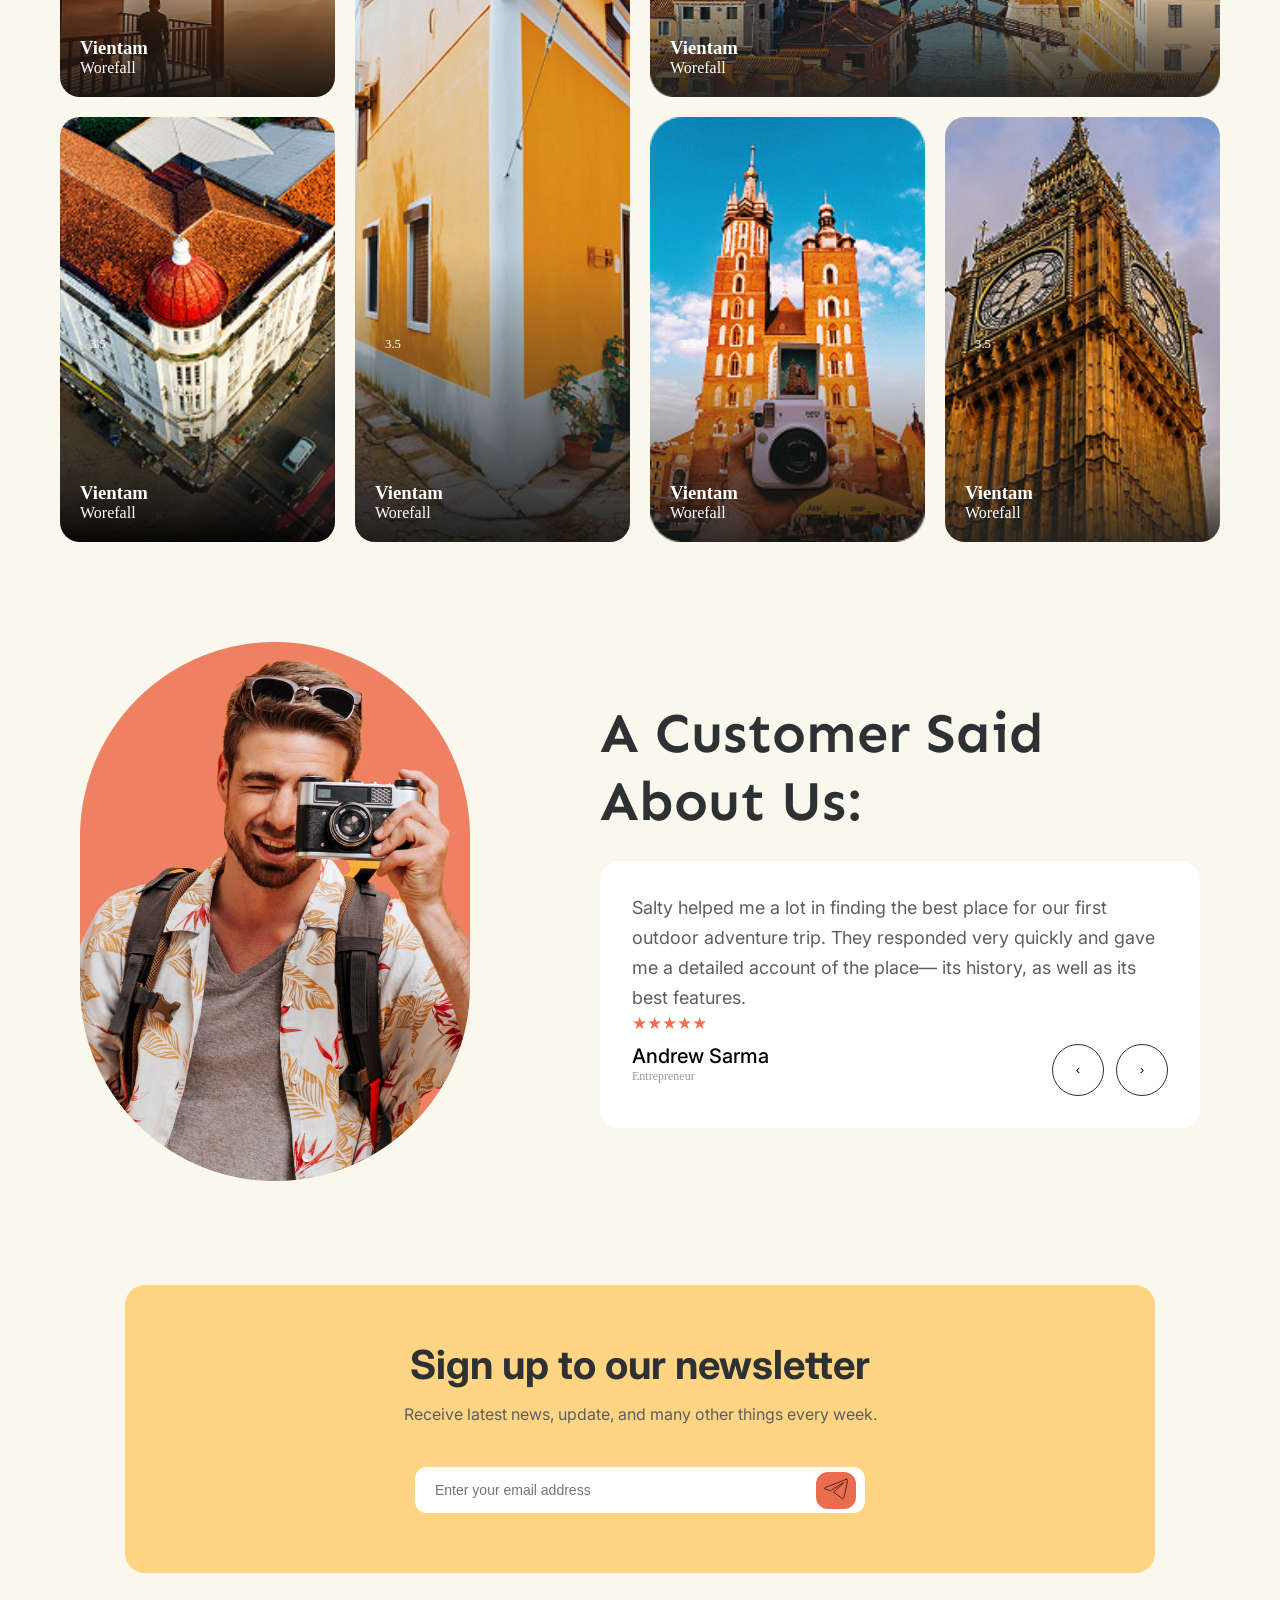
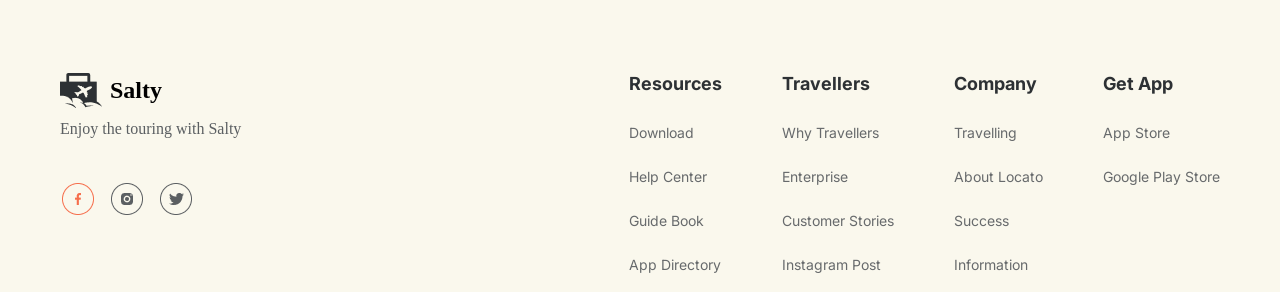
==== commit 27a64c37: "[change]: popular section as container" ====
--- a/index.html
+++ b/index.html
@@ -229,10 +229,10 @@
 
     <!---------------------- popular section ---------- -->
 
-    <section class="space popular">
-
-
-        <div class="container popular-header">
+    <section class="container space popular">
+
+
+        <div class="popular-header">
             <h2>Find Popular Destination</h2>
 
             <div class="arrow-buttons">
--- a/style.css
+++ b/style.css
@@ -837,7 +837,7 @@
 
 .card-wrapper {
     display: flex;
-    flex-wrap: wrap;
+    /* flex-wrap: wrap; */
     gap: 30px;
 }
 
@@ -903,6 +903,12 @@
     font-family: var(--font-body);
     font-size: 13px;
     color: var(--color-text);
+}
+
+@media (max-width: 1024px) {
+    .card-wrapper {
+        flex-wrap: wrap;
+    }
 }
 
 @media (max-width: 768px) {
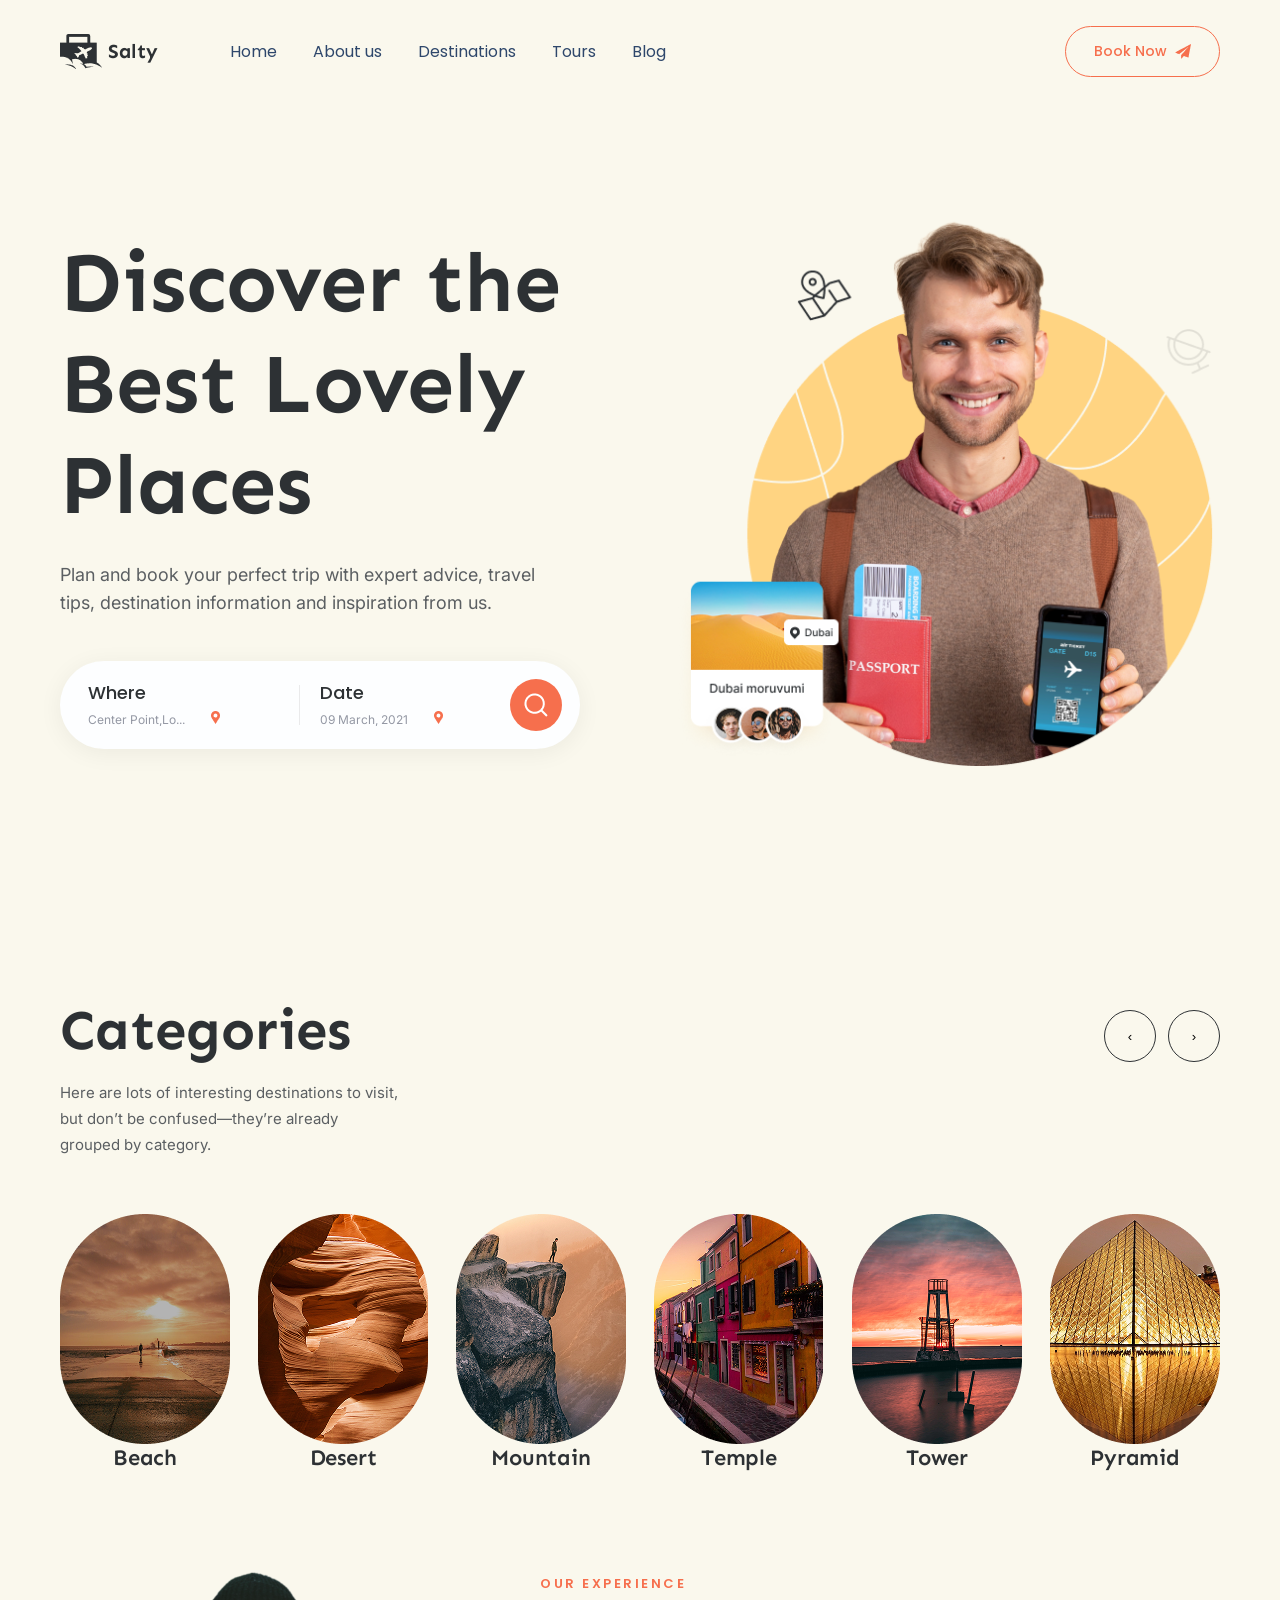
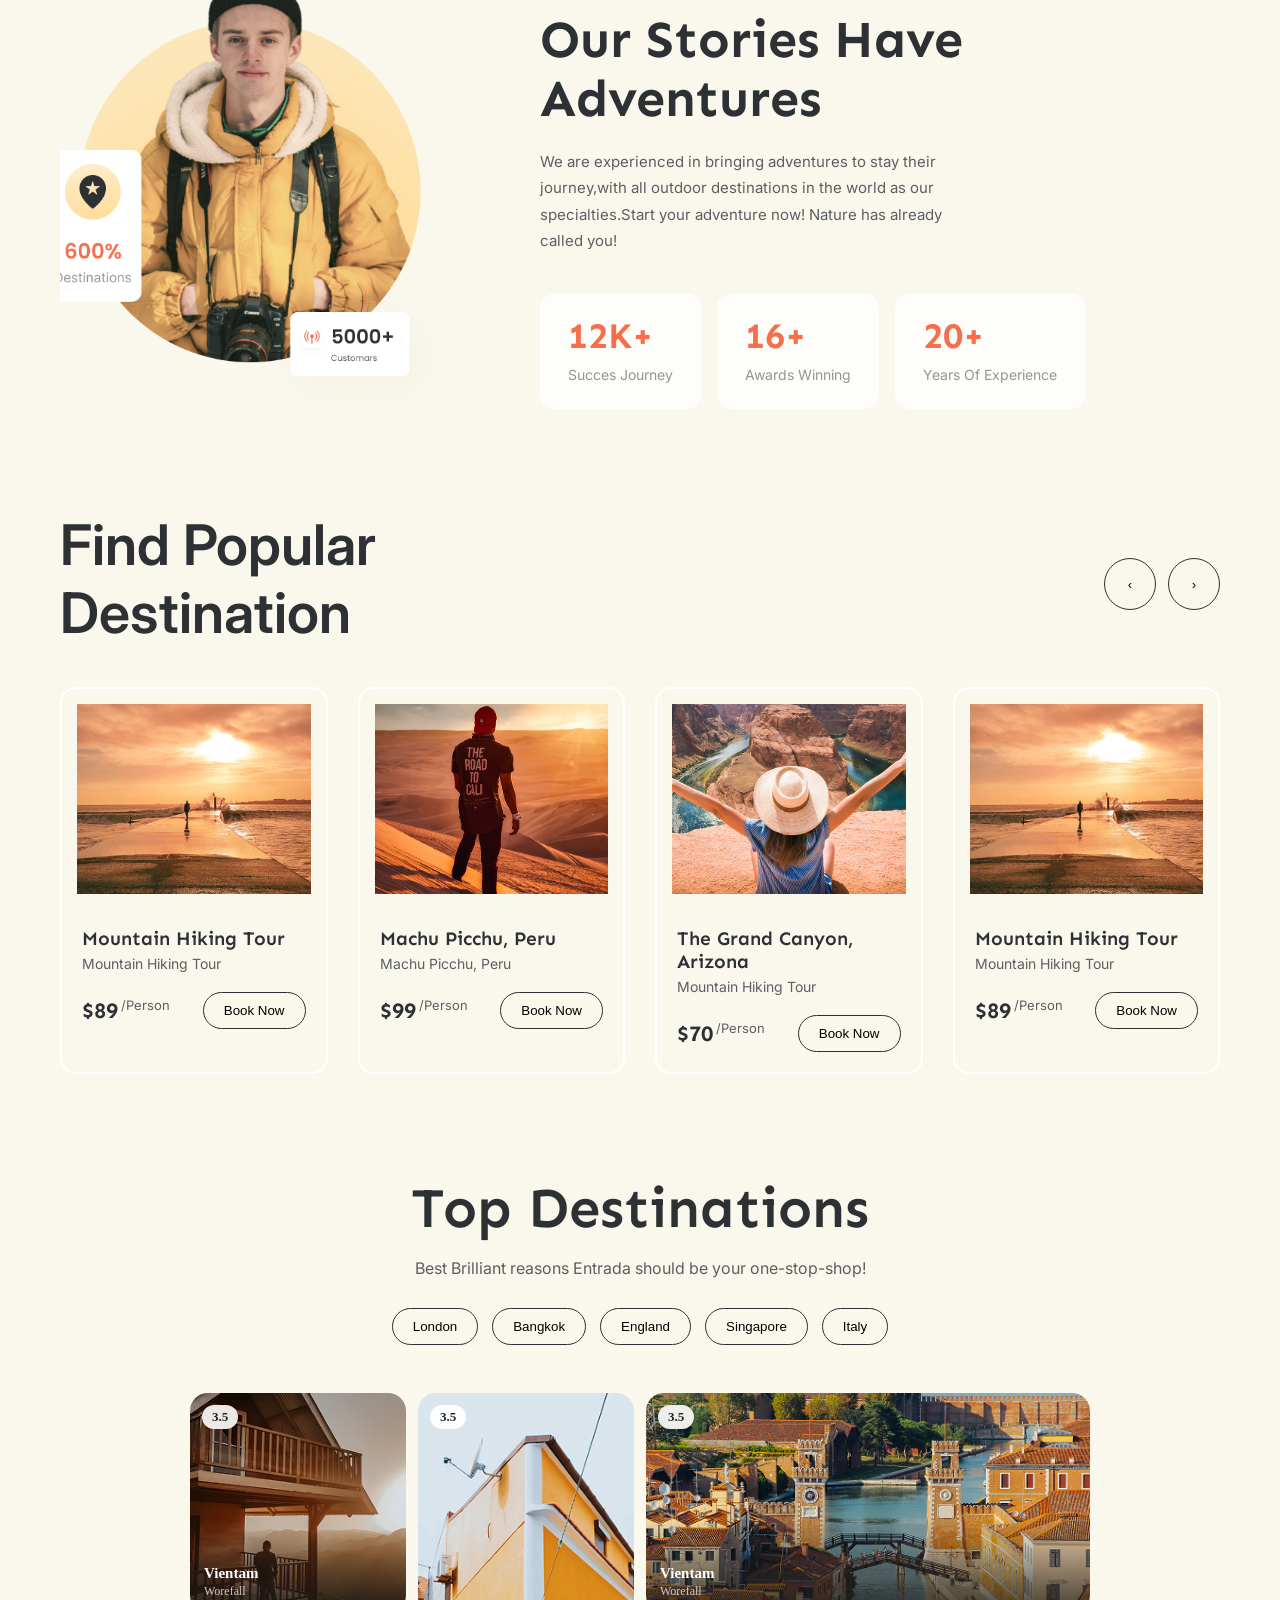
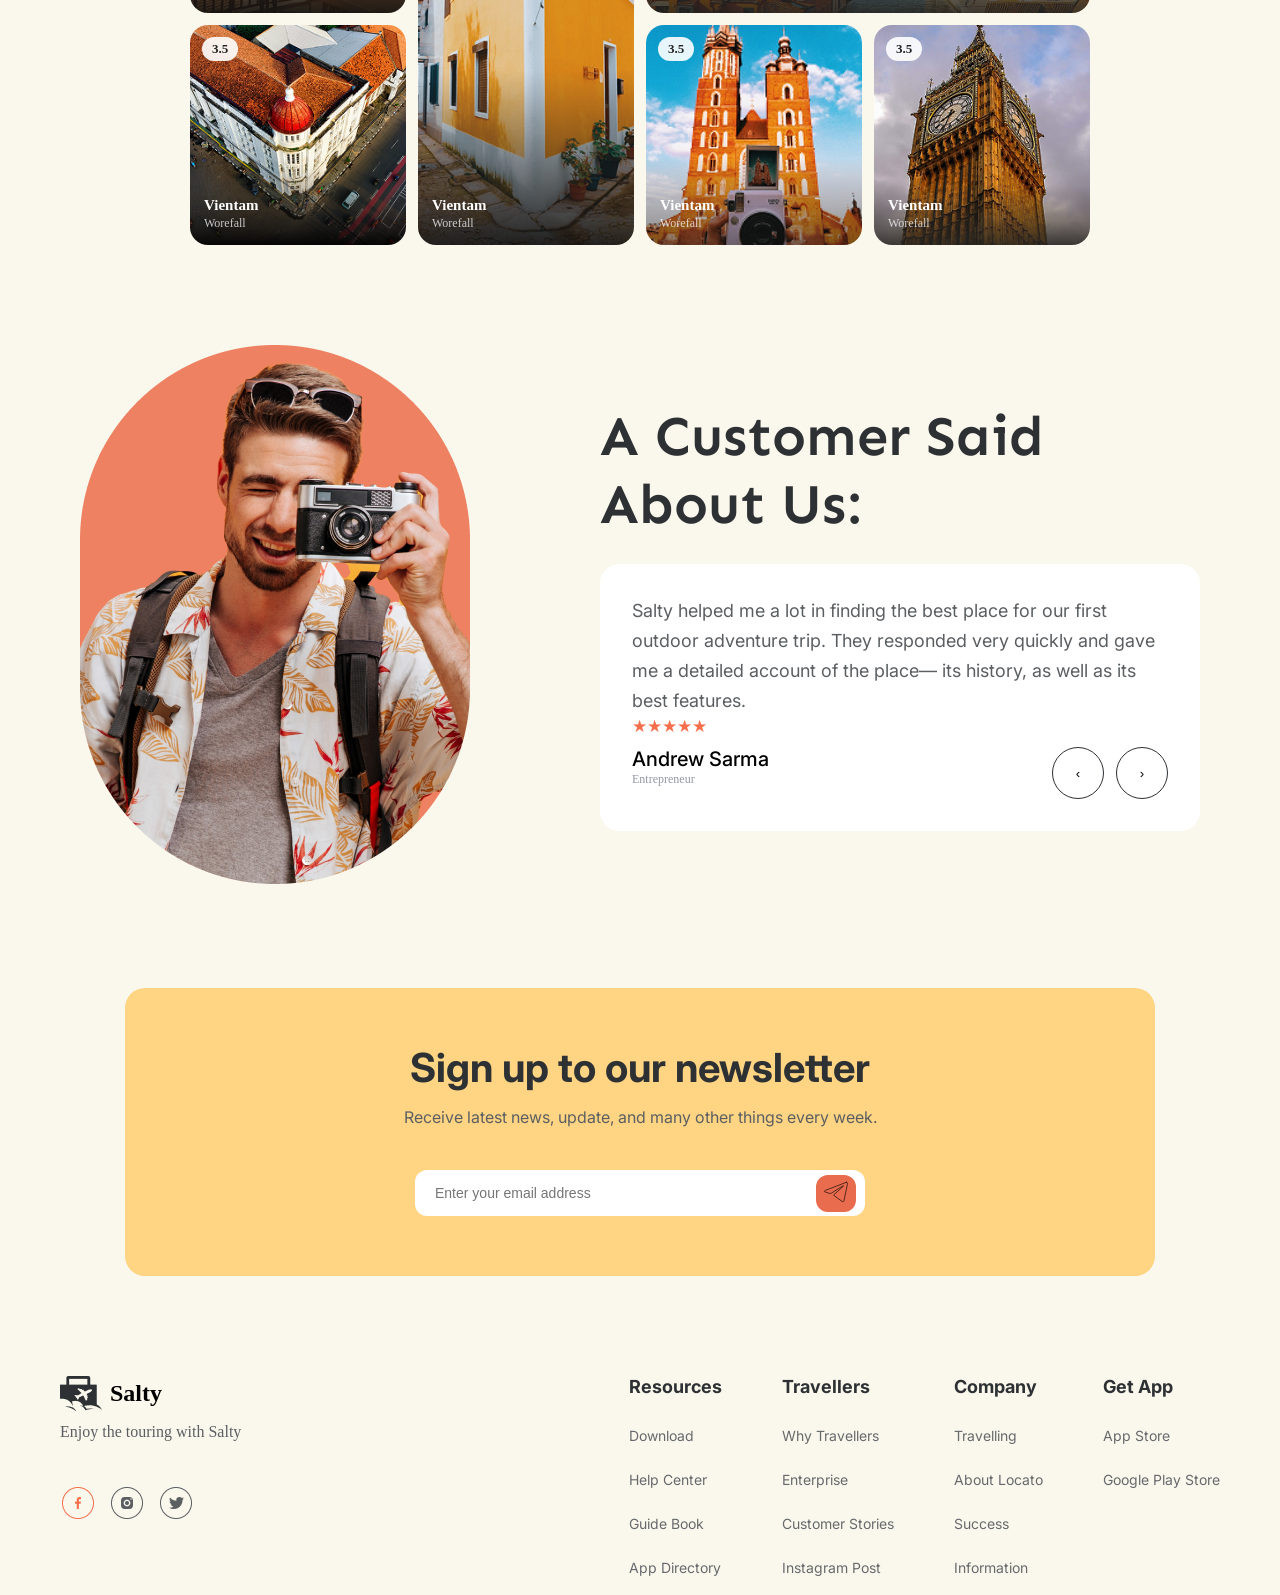
==== commit e75d493d: "[fix]: grid section" ====
--- a/index.html
+++ b/index.html
@@ -329,7 +329,7 @@
                 </div>
             </div>
 
-            <div class="dest-grid">
+            <!-- <div class="dest-grid">
                 <div class="dest-card card-1">
                     <img src="./image/dest-image1.png" alt="Vientam">
                     <div class="dest-info">
@@ -383,7 +383,65 @@
                         <p>Worefall</p>
                     </div>
                 </div>
-            </div>
+            </div> -->
+
+            <div class="grid">
+                <div class="grid-card">
+                    <img src="./image/dest-image1.png" alt="Place">
+                    <span class="badge">3.5</span>
+                    <div class="info">
+                        <h3>Vientam</h3>
+                        <p>Worefall</p>
+                    </div>
+                </div>
+
+                <div class="grid-card">
+                    <img src="./image/dest-image2.png" alt="Place">
+                    <span class="badge">3.5</span>
+                    <div class="info">
+                        <h3>Vientam</h3>
+                        <p>Worefall</p>
+                    </div>
+                </div>
+
+                <div class="grid-card">
+                    <img src="./image/dest-image3.png" alt="Place">
+                    <span class="badge">3.5</span>
+                    <div class="info">
+                        <h3>Vientam</h3>
+                        <p>Worefall</p>
+                    </div>
+                </div>
+
+                <div class="grid-card">
+                    <img src="./image/dest-image4.png" alt="Place">
+                    <span class="badge">3.5</span>
+                    <div class="info">
+                        <h3>Vientam</h3>
+                        <p>Worefall</p>
+                    </div>
+                </div>
+
+                <div class="grid-card">
+                    <img src="./image/dest-image5.png" alt="Place">
+                    <span class="badge">3.5</span>
+                    <div class="info">
+                        <h3>Vientam</h3>
+                        <p>Worefall</p>
+                    </div>
+                </div>
+
+                <div class="grid-card">
+                    <img src="./image/dest-image6.png" alt="Place">
+                    <span class="badge">3.5</span>
+                    <div class="info">
+                        <h3>Vientam</h3>
+                        <p>Worefall</p>
+                    </div>
+                </div>
+
+            </div>
+
         </div>
     </section>
 
--- a/style.css
+++ b/style.css
@@ -945,9 +945,12 @@
 
 
 /* -------- grid destination section-------- */
-/* .dest-section {
-
-} */
+
+.dest-section {
+    display: flex;
+    align-items: center;
+    justify-content: center;
+}
 
 .dest-header {
     text-align: center;
@@ -992,80 +995,116 @@
     color: white;
 }
 
-.dest-grid {
+.grid {
     display: grid;
     grid-template-columns: repeat(4, 1fr);
-    gap: 20px;
-}
-
-.dest-card {
-    /* width: 100%;
-    height: 100%; */
+    grid-template-rows: repeat(2, 220px);
+    gap: 12px;
+    max-width: 900px;
+    width: 100%;
+}
+
+.grid-card:nth-child(2) {
+    grid-row: span 2;
+}
+
+.grid-card:nth-child(3) {
+    grid-column: span 2;
+}
+
+.grid-card {
+    border-radius: 18px;
+    overflow: hidden;
     position: relative;
-    border-radius: 20px;
-    overflow: hidden;
-}
-
-.dest-card img {
+    cursor: pointer;
+    transition: transform 0.3s ease, box-shadow 0.3s ease;
+}
+
+.grid-card:hover {
+    transform: scale(1.02);
+    box-shadow: 0 12px 40px rgba(0, 0, 0, 0.2);
+}
+
+.grid-card img {
     width: 100%;
     height: 100%;
     object-fit: cover;
     display: block;
 }
 
-.card-1 {
-    grid-column: 1 / 2;
-    grid-row: 1 / 2;
-}
-
-
-.card-2 {
-    grid-column: 2 / 3;
-    grid-row: 1 / 3;
-
-}
-
-.card-3 {
-    grid-column: 3 / 5;
-    grid-row: 1 / 2;
-}
-
-.card-4 {
-    grid-column: 1 / 2;
-    grid-row: 2 / 3;
-}
-
-.card-5 {
-    grid-column: 3 / 4;
-    grid-row: 2 / 3;
-}
-
-.card-6 {
-    grid-column: 4 / 5;
-    grid-row: 2 / 3;
-}
-
-.dest-info {
+.badge {
     position: absolute;
-    bottom: 20px;
-    left: 20px;
-    color: #FFFFFF;
-    text-align: left;
-}
-
-.rating {
+    top: 12px;
+    left: 12px;
+    background: rgba(255, 255, 255, 0.9);
+    backdrop-filter: blur(6px);
+    border-radius: 20px;
+    padding: 4px 10px;
+    font-size: 13px;
+    font-weight: 600;
+    color: #222;
+    z-index: 2;
+}
+
+.info {
     position: absolute;
-    top: -150px;
-    left: 0;
-    padding: 5px 10px;
-    border-radius: 5px;
-    font-size: 0.8rem;
-}
-
-
+    bottom: 14px;
+    left: 14px;
+    z-index: 2;
+    color: white;
+}
+
+.info h3 {
+    font-size: 15px;
+    font-weight: 600;
+    line-height: 1.2;
+}
+
+.info p {
+    font-size: 12px;
+    opacity: 0.75;
+    margin-top: 2px;
+}
+
+@media (max-width: 768px) {
+    body {
+        padding: 20px;
+    }
+
+    .grid {
+        grid-template-columns: repeat(2, 1fr);
+        grid-template-rows: auto;
+    }
+
+    .grid-card {
+        height: 180px;
+    }
+
+
+    .grid-card:nth-child(3) {
+        grid-column: 1;
+        grid-row: span 2;
+
+    }
+
+}
+
+/* ── MOBILE (≤480px): 1 column ── */
 @media (max-width: 480px) {
+
     .dest-header h2 {
         font-size: 30px;
+    }
+
+    .grid {
+        grid-template-columns: 1fr;
+        grid-template-rows: auto;
+    }
+
+    .grid-card,
+    .grid-card:nth-child(2) {
+        height: 200px;
+        grid-row: span 1;
     }
 }
 
@@ -1397,25 +1436,6 @@
 
 @media (max-width: 1260px) {
 
-    .dest-grid {
-        display: flex;
-        flex-direction: column;
-        /* align-content: center; */
-        /* justify-content: center; */
-        grid-template-columns: repeat(2, 1fr);
-        grid-auto-rows: 150px;
-
-    }
-
-    .card-1,
-    .card-2,
-    .card-3,
-    .card-4,
-    .card-5,
-    .card-6 {
-        grid-column: auto;
-        grid-row: auto;
-    }
 
 
     .testimonial-left {
@@ -1478,10 +1498,4 @@
     .arrow {
         display: none;
     }
-}
-
-@media (max-width: 768px) {
-    .dest-grid {
-        grid-template-columns: 1fr;
-    }
 }
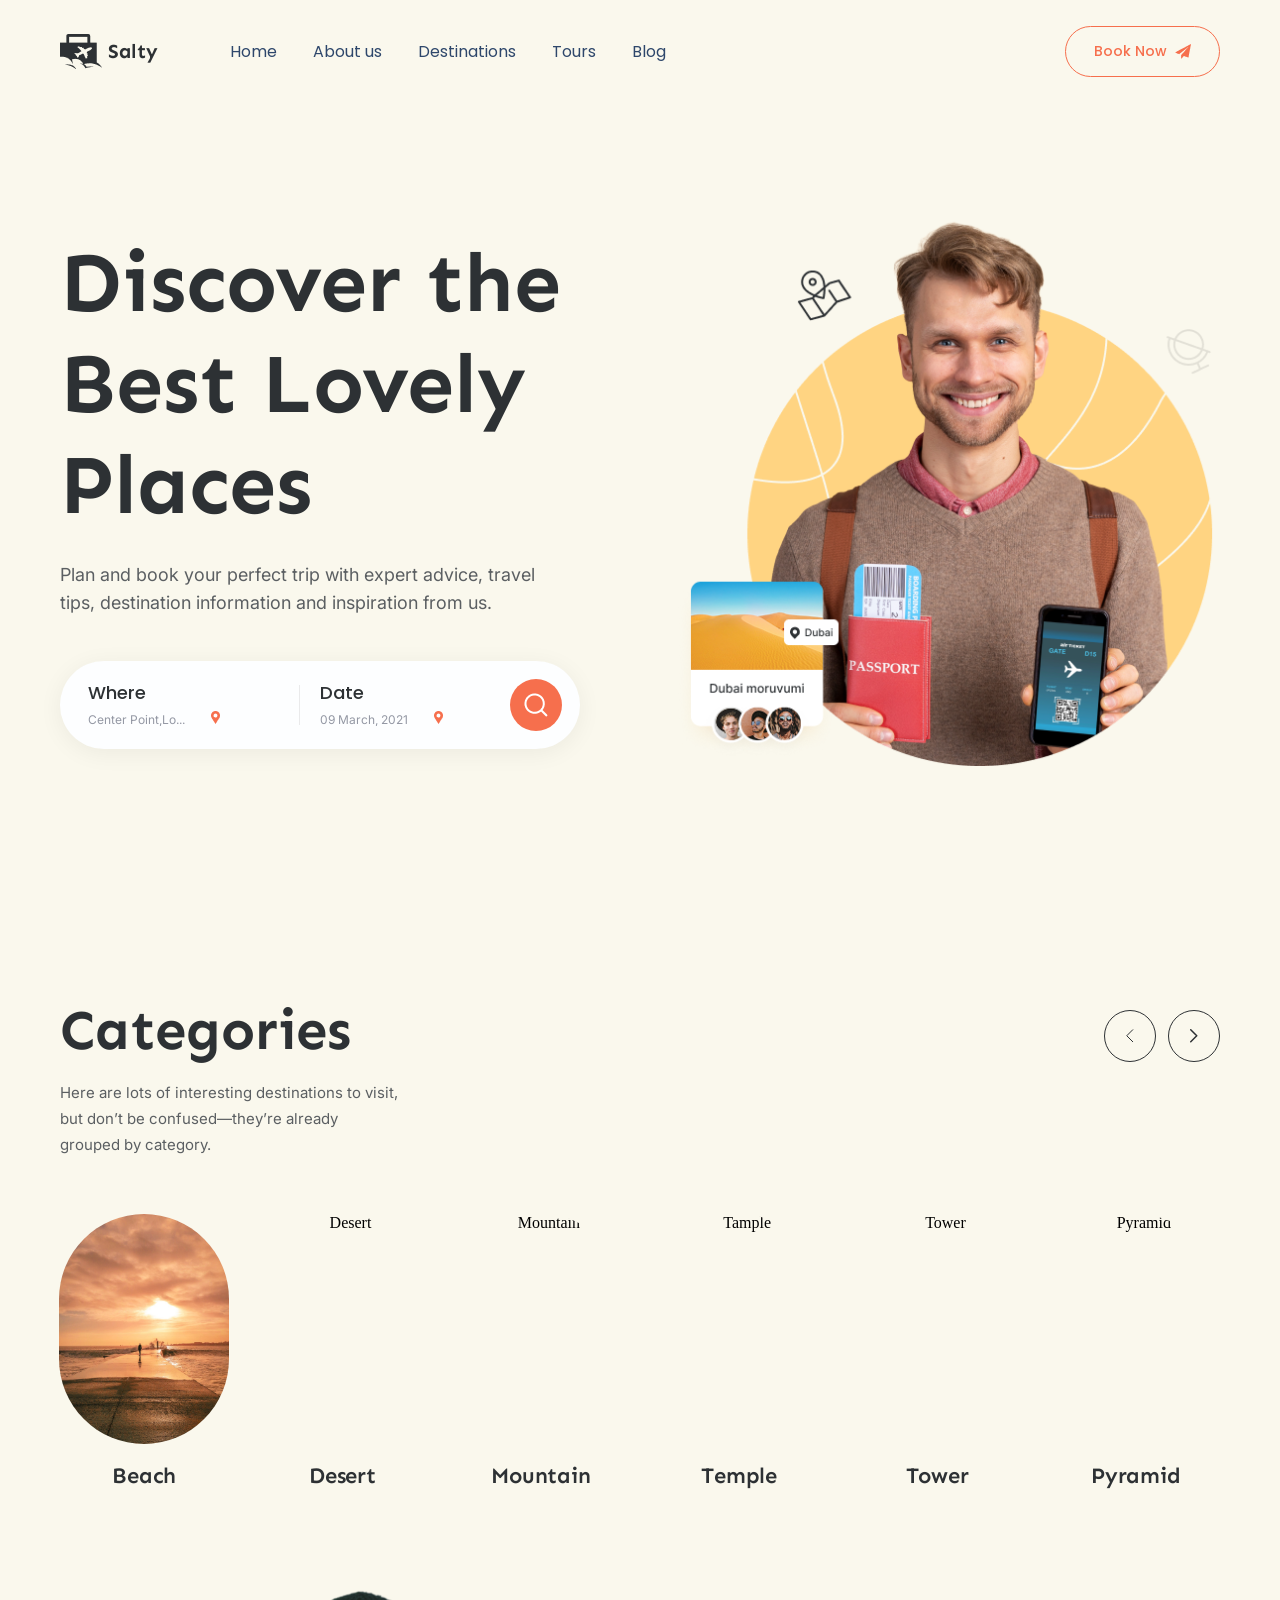
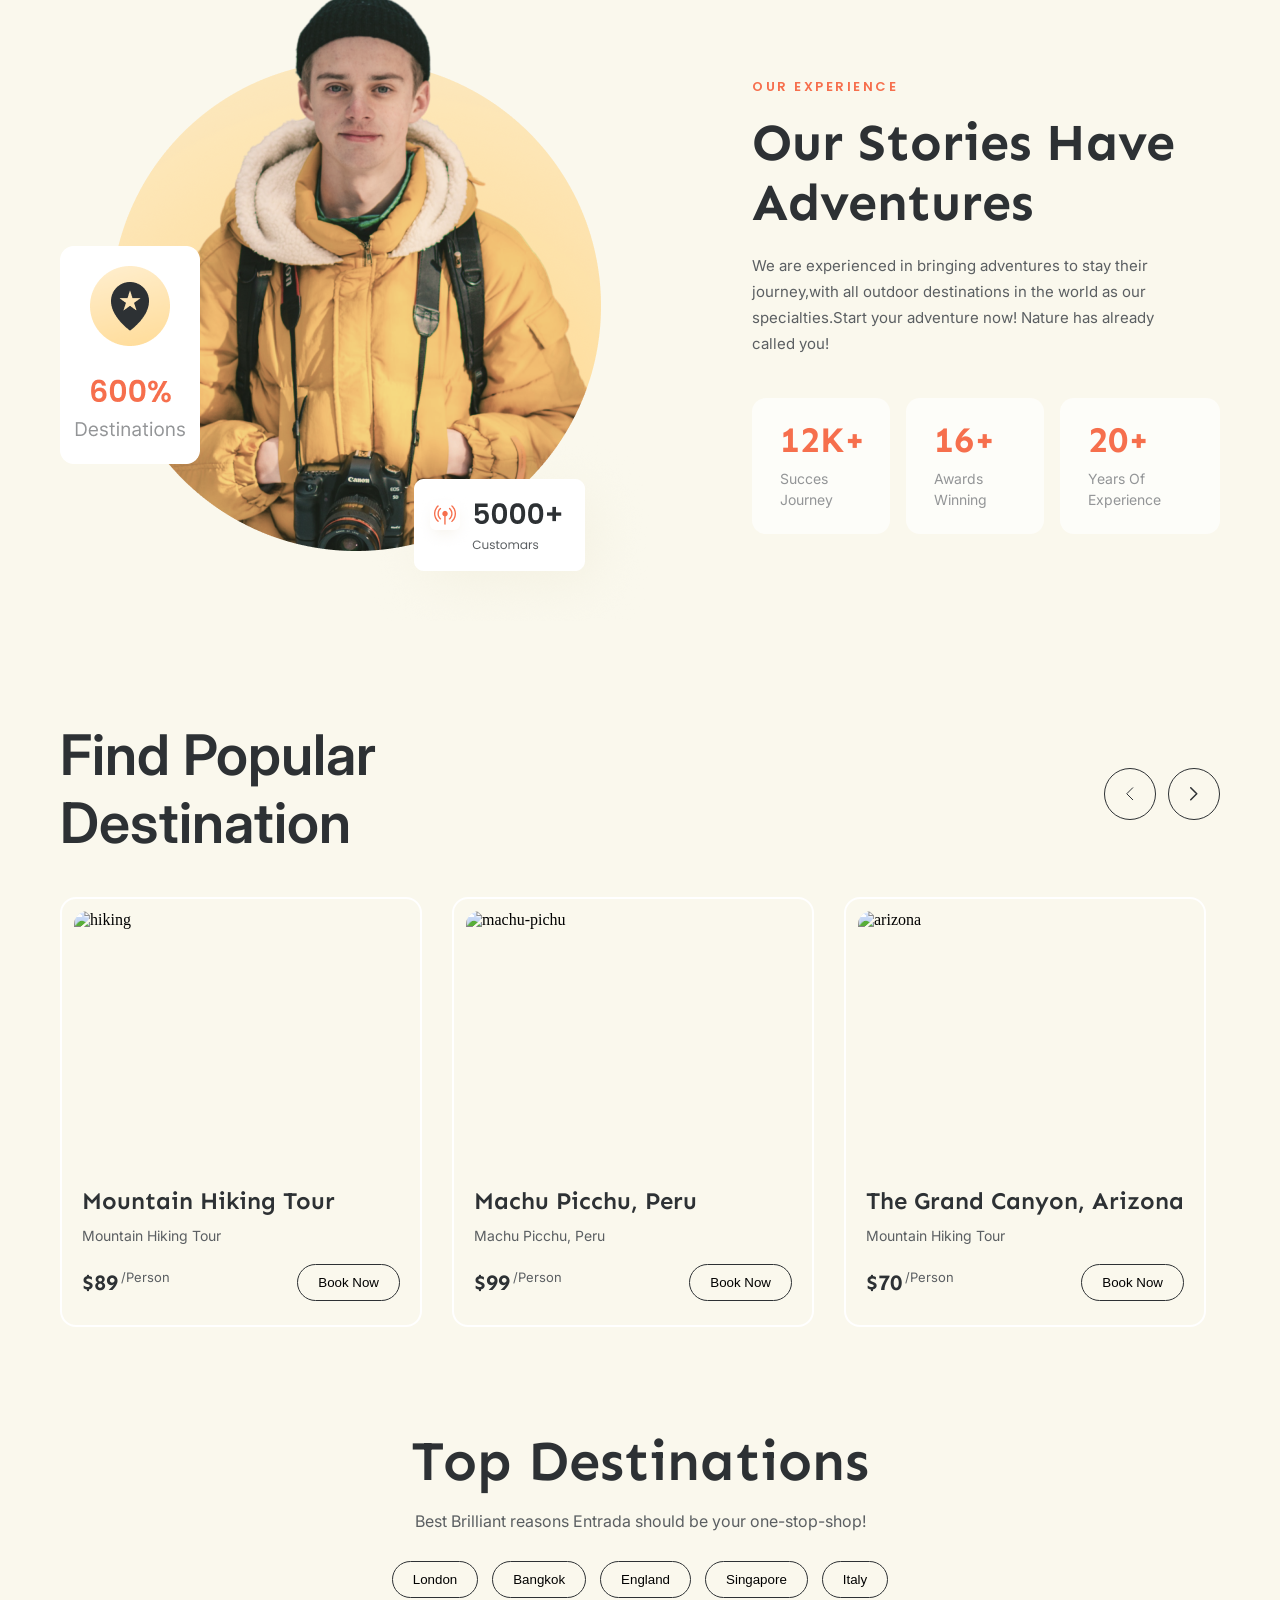
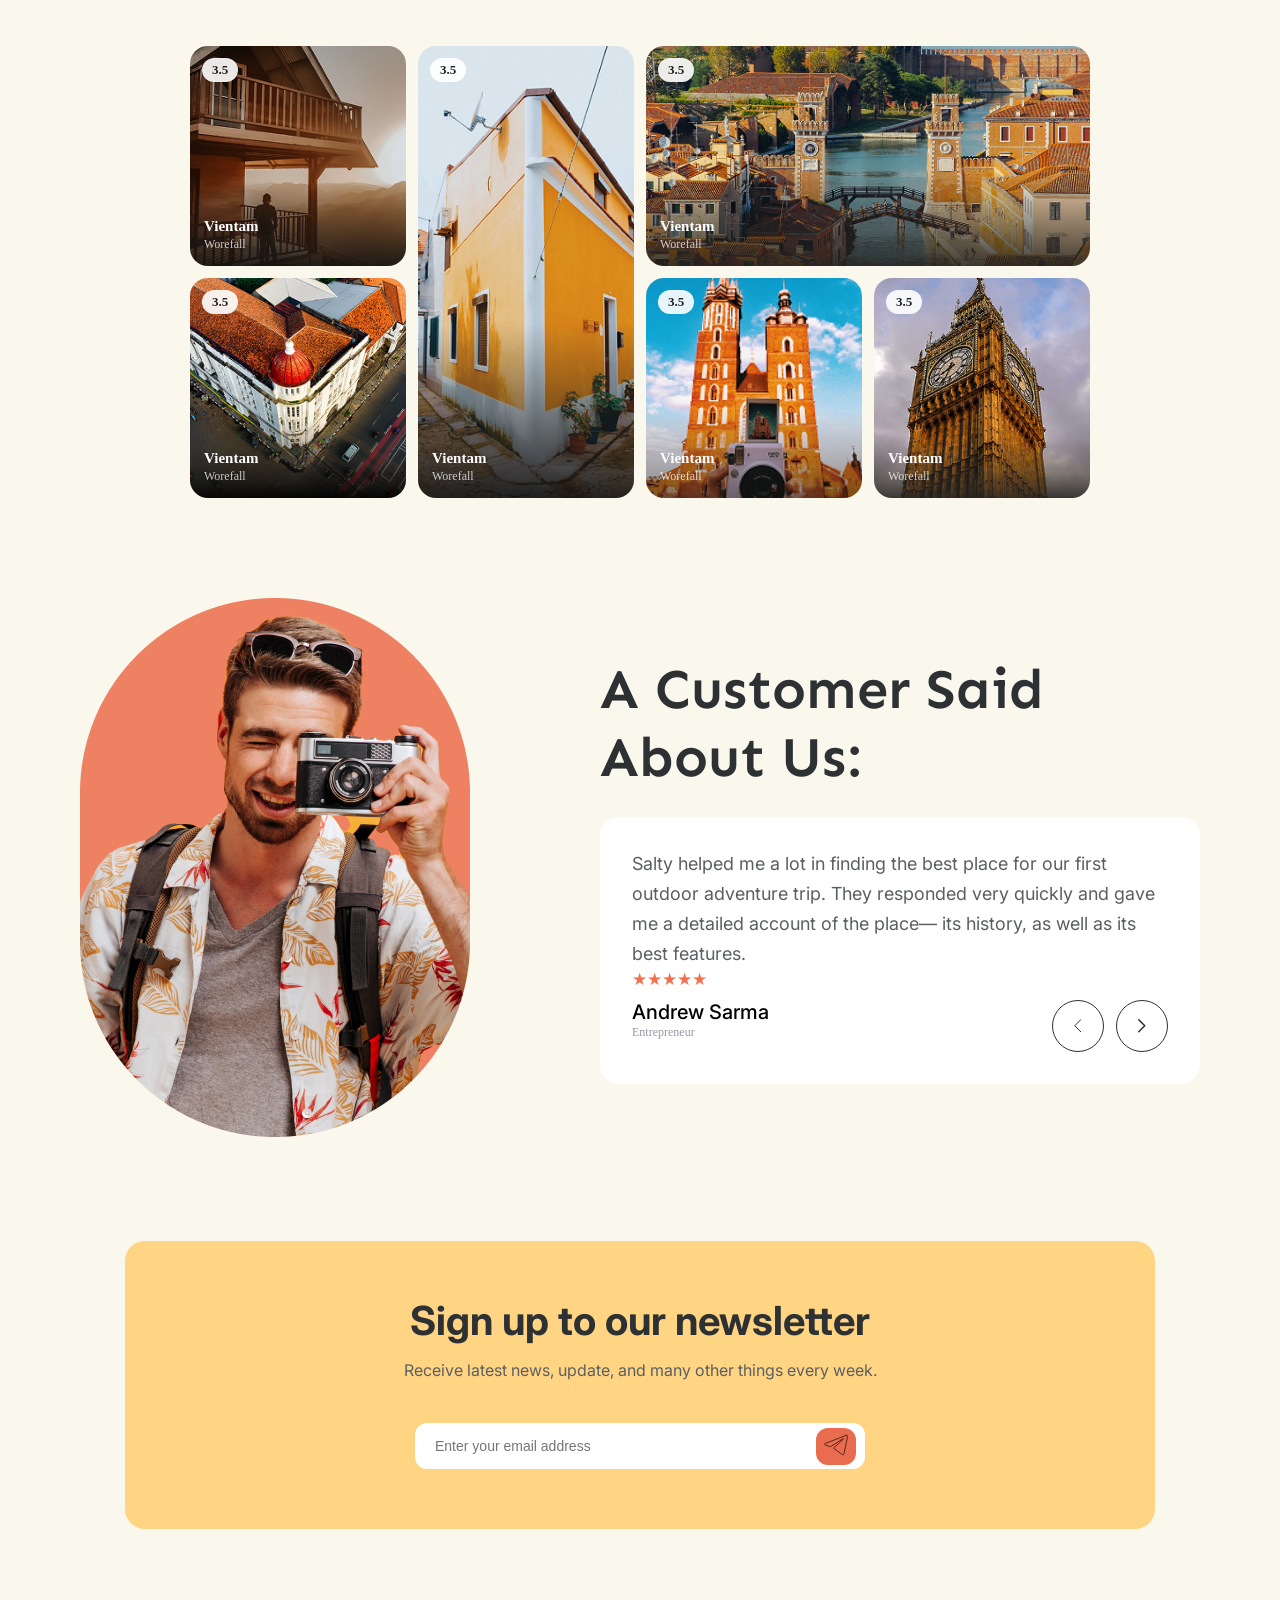
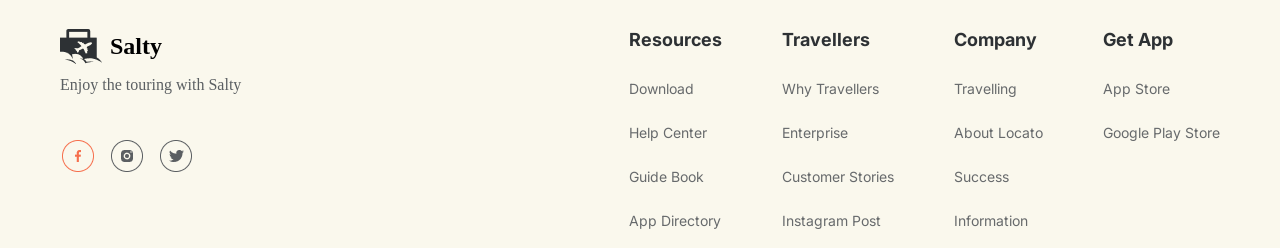
==== commit c00fef77: "[fix]: Arrow buttons,Popular Section, Exprience Image cut" ====
--- a/index.html
+++ b/index.html
@@ -126,8 +126,20 @@
                 </div>
 
                 <div class="arrow-buttons">
-                    <button class="arrow">&#8249;</button>
-                    <button class="arrow">&#8250;</button>
+                    <button class="arrow">
+                        <svg class="arrow-left" width="8" height="14" viewBox="0 0 8 14" fill="none"
+                            xmlns="http://www.w3.org/2000/svg">
+                            <path d="M6.75 12.75L0.75 6.75L6.75 0.75" stroke="currentColor" stroke-linecap="round"
+                                stroke-linejoin="round" />
+                        </svg>
+                    </button>
+                    <button class="arrow">
+                        <svg class="arrow-right" width="8" height="14" viewBox="0 0 8 14" fill="none"
+                            xmlns="http://www.w3.org/2000/svg">
+                            <path d="M0.75 12.75L6.75 6.75L0.75 0.75" stroke="currentColor" stroke-width="1.5"
+                                stroke-linecap="round" stroke-linejoin="round" />
+                        </svg>
+                    </button>
                 </div>
             </div>
 
@@ -136,42 +148,42 @@
 
                 <div class="category-card">
                     <div class="image-wrapper">
-                        <img src="image/beach.png" alt="Beach">
+                        <img src="image/beach-image.png" alt="Beach">
                     </div>
                     <h4>Beach</h4>
                 </div>
 
                 <div class="category-card">
                     <div class="image-wrapper">
-                        <img src="image/desert.png" alt="Desert">
+                        <img src="image/desert-image.png" alt="Desert">
                     </div>
                     <h4>Desert</h4>
                 </div>
 
                 <div class="category-card">
                     <div class="image-wrapper">
-                        <img src="image/mountain.png" alt="Mountain">
+                        <img src="image/mountain-image.png" alt="Mountain">
                     </div>
                     <h4>Mountain</h4>
                 </div>
 
                 <div class="category-card">
                     <div class="image-wrapper">
-                        <img src="image/tample.png" alt="Tample">
+                        <img src="image/tample-image.png" alt="Tample">
                     </div>
                     <h4>Temple</h4>
                 </div>
 
                 <div class="category-card">
                     <div class="image-wrapper">
-                        <img src="image/tower.png" alt="Tower">
+                        <img src="image/tower-image.png" alt="Tower">
                     </div>
                     <h4>Tower</h4>
                 </div>
 
                 <div class="category-card">
                     <div class="image-wrapper">
-                        <img src="image/pyramid.png" alt="Pyramid">
+                        <img src="image/pyramind-image.png" alt="Pyramid">
                     </div>
                     <h4>Pyramid</h4>
                 </div>
@@ -183,8 +195,8 @@
 
     <!--experience Section -->
 
-    <section class="space features2">
-        <div class="container features2-container">
+    <section class="container space features2">
+        <div class="features2-container">
 
             <div class="features2-left">
                 <img src="image/man.png" alt="traveler" class="experience-img">
@@ -236,15 +248,26 @@
             <h2>Find Popular Destination</h2>
 
             <div class="arrow-buttons">
-                <button class="arrow">&#8249;</button>
-                <button class="arrow">&#8250;</button>
+                <button class="arrow"> <svg class="arrow-left" width="8" height="14" viewBox="0 0 8 14" fill="none"
+                        xmlns="http://www.w3.org/2000/svg">
+                        <path d="M6.75 12.75L0.75 6.75L6.75 0.75" stroke="currentColor" stroke-linecap="round"
+                            stroke-linejoin="round" />
+                    </svg></button>
+                <button class="arrow"><svg class="arrow-right" width="8" height="14" viewBox="0 0 8 14" fill="none"
+                        xmlns="http://www.w3.org/2000/svg">
+                        <path d="M0.75 12.75L6.75 6.75L0.75 0.75" stroke="currentColor" stroke-width="1.5"
+                            stroke-linecap="round" stroke-linejoin="round" />
+                    </svg></button>
             </div>
         </div>
 
         <div class="card-wrapper">
 
             <div class="card">
-                <img src="./image/moutain-hiking.png" alt="hiking">
+                <div class="card-image">
+
+                    <img src="./image/mountain-image.png" alt="hiking">
+                </div>
                 <div class="card-content">
                     <h3>Mountain Hiking Tour</h3>
                     <p class="category">Mountain Hiking Tour</p>
@@ -259,7 +282,9 @@
                 </div>
             </div>
             <div class="card">
-                <img src="./image/machu-pichu.png" alt="machu-pichu">
+                <div class="card-image">
+                    <img src="./image/machupichu-image.png" alt="machu-pichu">
+                </div>
                 <div class="card-content">
                     <h3>Machu Picchu, Peru</h3>
                     <p class="category">Machu Picchu, Peru</p>
@@ -275,7 +300,9 @@
             </div>
 
             <div class="card">
-                <img src="./image/arizona.png" alt="arizona">
+                <div class="card-image">
+                    <img src="./image/arizona-image.png" alt="arizona">
+                </div>
                 <div class="card-content">
                     <h3>The Grand Canyon, Arizona</h3>
                     <p class="category">Mountain Hiking Tour</p>
@@ -290,8 +317,10 @@
                 </div>
             </div>
 
-            <div class="card">
-                <img src="./image/moutain-hiking.png" alt="hiking">
+            <!-- <div class="card">
+                <div class="card-image">
+                    <img src="./image/mountain-hiking-image.png" alt="hiking">
+                </div>
                 <div class="card-content">
                     <h3>Mountain Hiking Tour</h3>
                     <p class="category">Mountain Hiking Tour</p>
@@ -304,7 +333,7 @@
                         <button class="filter-btn">Book Now</button>
                     </div>
                 </div>
-            </div>
+            </div> -->
 
 
         </div>
@@ -328,62 +357,6 @@
                     <button class="filter-btn">Italy</button>
                 </div>
             </div>
-
-            <!-- <div class="dest-grid">
-                <div class="dest-card card-1">
-                    <img src="./image/dest-image1.png" alt="Vientam">
-                    <div class="dest-info">
-                        <span class="rating">3.5</span>
-                        <h3>Vientam</h3>
-                        <p>Worefall</p>
-                    </div>
-                </div>
-
-                <div class="dest-card card-2">
-                    <img src="./image/dest-image2.png" alt="Vientam">
-                    <div class="dest-info">
-                        <span class="rating">3.5</span>
-                        <h3>Vientam</h3>
-                        <p>Worefall</p>
-                    </div>
-                </div>
-
-                <div class="dest-card card-3">
-                    <img src="./image/dest-image3.png" alt="Vientam">
-                    <div class="dest-info">
-                        <span class="rating">3.5</span>
-                        <h3>Vientam</h3>
-                        <p>Worefall</p>
-                    </div>
-                </div>
-
-                <div class="dest-card card-4">
-                    <img src="./image/dest-image4.png" alt="Vientam">
-                    <div class="dest-info">
-                        <span class="rating">3.5</span>
-                        <h3>Vientam</h3>
-                        <p>Worefall</p>
-                    </div>
-                </div>
-
-                <div class="dest-card card-5">
-                    <img src="./image/dest-image5.png" alt="Vientam">
-                    <div class="dest-info">
-                        <span class="rating">3.5</span>
-                        <h3>Vientam</h3>
-                        <p>Worefall</p>
-                    </div>
-                </div>
-
-                <div class="dest-card card-6">
-                    <img src="./image/dest-image6.png" alt="Vientam">
-                    <div class="dest-info">
-                        <span class="rating">3.5</span>
-                        <h3>Vientam</h3>
-                        <p>Worefall</p>
-                    </div>
-                </div>
-            </div> -->
 
             <div class="grid">
                 <div class="grid-card">
@@ -480,8 +453,16 @@
                         </div>
 
                         <div class="arrow-buttons">
-                            <button class="arrow">&#8249;</button>
-                            <button class="arrow">&#8250;</button>
+                            <button class="arrow"><svg class="arrow-left" width="8" height="14" viewBox="0 0 8 14"
+                                    fill="none" xmlns="http://www.w3.org/2000/svg">
+                                    <path d="M6.75 12.75L0.75 6.75L6.75 0.75" stroke="currentColor"
+                                        stroke-linecap="round" stroke-linejoin="round" />
+                                </svg></button>
+                            <button class="arrow"><svg class="arrow-right" width="8" height="14" viewBox="0 0 8 14"
+                                    fill="none" xmlns="http://www.w3.org/2000/svg">
+                                    <path d="M0.75 12.75L6.75 6.75L0.75 0.75" stroke="currentColor" stroke-width="1.5"
+                                        stroke-linecap="round" stroke-linejoin="round" />
+                                </svg></button>
                         </div>
                     </div>
                 </div>
--- a/style.css
+++ b/style.css
@@ -51,6 +51,8 @@
 
     background: transparent;
     border: 1px solid var(--brand-base);
+    color: var(--brand-base);
+    /* icon color */
 
 }
 
@@ -324,10 +326,10 @@
         padding-bottom: 50px;
     }
 
-    .hero_left {
+    /* .hero_left {
         width: 100%;
 
-    }
+    } */
 
     .hero_left-pera {
         max-width: 100%;
@@ -450,8 +452,7 @@
 .categories-container {
     display: flex;
     justify-content: space-between;
-    align-items: flex-start;
-    gap: 28px;
+    gap: 30px;
 }
 
 .category-card {
@@ -463,6 +464,14 @@
     flex: 1;
     min-width: 0;
     transition: transform 0.25s;
+}
+
+.image-wrapper {
+    width: 170px;
+    height: 230px;
+    border-radius: 85px;
+    overflow: hidden;
+    margin-bottom: 18px;
 }
 
 .image-wrapper img {
@@ -471,6 +480,11 @@
     object-fit: cover;
     display: block;
     transition: transform 0.4s ease;
+    overflow: hidden;
+}
+
+.category-card:hover img {
+    transform: scale(1.05);
 }
 
 .category-card h4 {
@@ -613,7 +627,7 @@
 .features2 {
     /* padding: 100px 0; */
     background-color: var(--color-bg);
-    overflow: hidden;
+    /* overflow: hidden; */
 }
 
 .features2-container {
@@ -625,21 +639,18 @@
 .features2-left {
     position: relative;
     flex-shrink: 0;
-    width: 380px;
-    height: 440px;
+    /* width: 380px;
+    height: 440px; */
     display: flex;
     align-items: center;
     justify-content: center;
 }
 
 .experience-img {
-    position: relative;
     width: 100%;
-    /* max-width: 320px; */
     height: 100%;
-    object-fit: cover;
-    object-position: top center;
-    display: block;
+    display: flex;
+    /* align-items: center; */
 }
 
 .features2-right {
@@ -815,9 +826,6 @@
 
 /*---------popular section---------------  */
 
-/* .popular {
-    padding: 80px 0;
-} */
 
 .popular-header {
     display: flex;
@@ -837,8 +845,11 @@
 
 .card-wrapper {
     display: flex;
-    /* flex-wrap: wrap; */
+    flex-wrap: wrap;
     gap: 30px;
+
+    /* overflow-x: auto;
+    scroll-behavior: smooth; */
 }
 
 .card {
@@ -846,29 +857,45 @@
     border: 2px solid var(--color-white);
     border-radius: 16px;
     overflow: hidden;
-    padding-bottom: 20px;
-    max-width: 386px;
+    padding-bottom: 24px;
+    max-width: 362px;
+
+    display: flex;
+    flex: 1 1 362px;
+    flex-direction: column;
+}
+
+.card-image {
+    margin: 12px;
 }
 
 .card img {
     width: 100%;
-    height: 220px;
+    height: 252px;
     border-radius: 14px;
-    padding: 15px;
     object-fit: cover;
+    display: block;
+    transition: transform 0.4s ease;
+}
+
+.card:hover img {
+    transform: scale(1.02);
 }
 
 .card-content {
-    /* padding: 0 20px; */
     padding: 14px 20px 0;
+    display: flex;
+    flex-direction: column;
+    flex: 1;
 }
 
 .card-content h3 {
     font-family: var(--font-display);
     color: var(--brand-base);
-    font-size: 1.2rem;
+    font-size: 24px;
+    line-height: 24px;
     font-weight: 600;
-    margin-bottom: 5px;
+    margin-bottom: 14px;
 }
 
 .category {
@@ -883,6 +910,7 @@
     display: flex;
     justify-content: space-between;
     align-items: center;
+    margin-top: auto;
 }
 
 .price {
@@ -906,6 +934,7 @@
 }
 
 @media (max-width: 1024px) {
+
     .card-wrapper {
         flex-wrap: wrap;
     }
@@ -928,9 +957,9 @@
 }
 
 @media (max-width: 768px) {
-    .card-wrapper {
+    /* .card-wrapper {
         flex-direction: column;
-    }
+    } */
 }
 
 
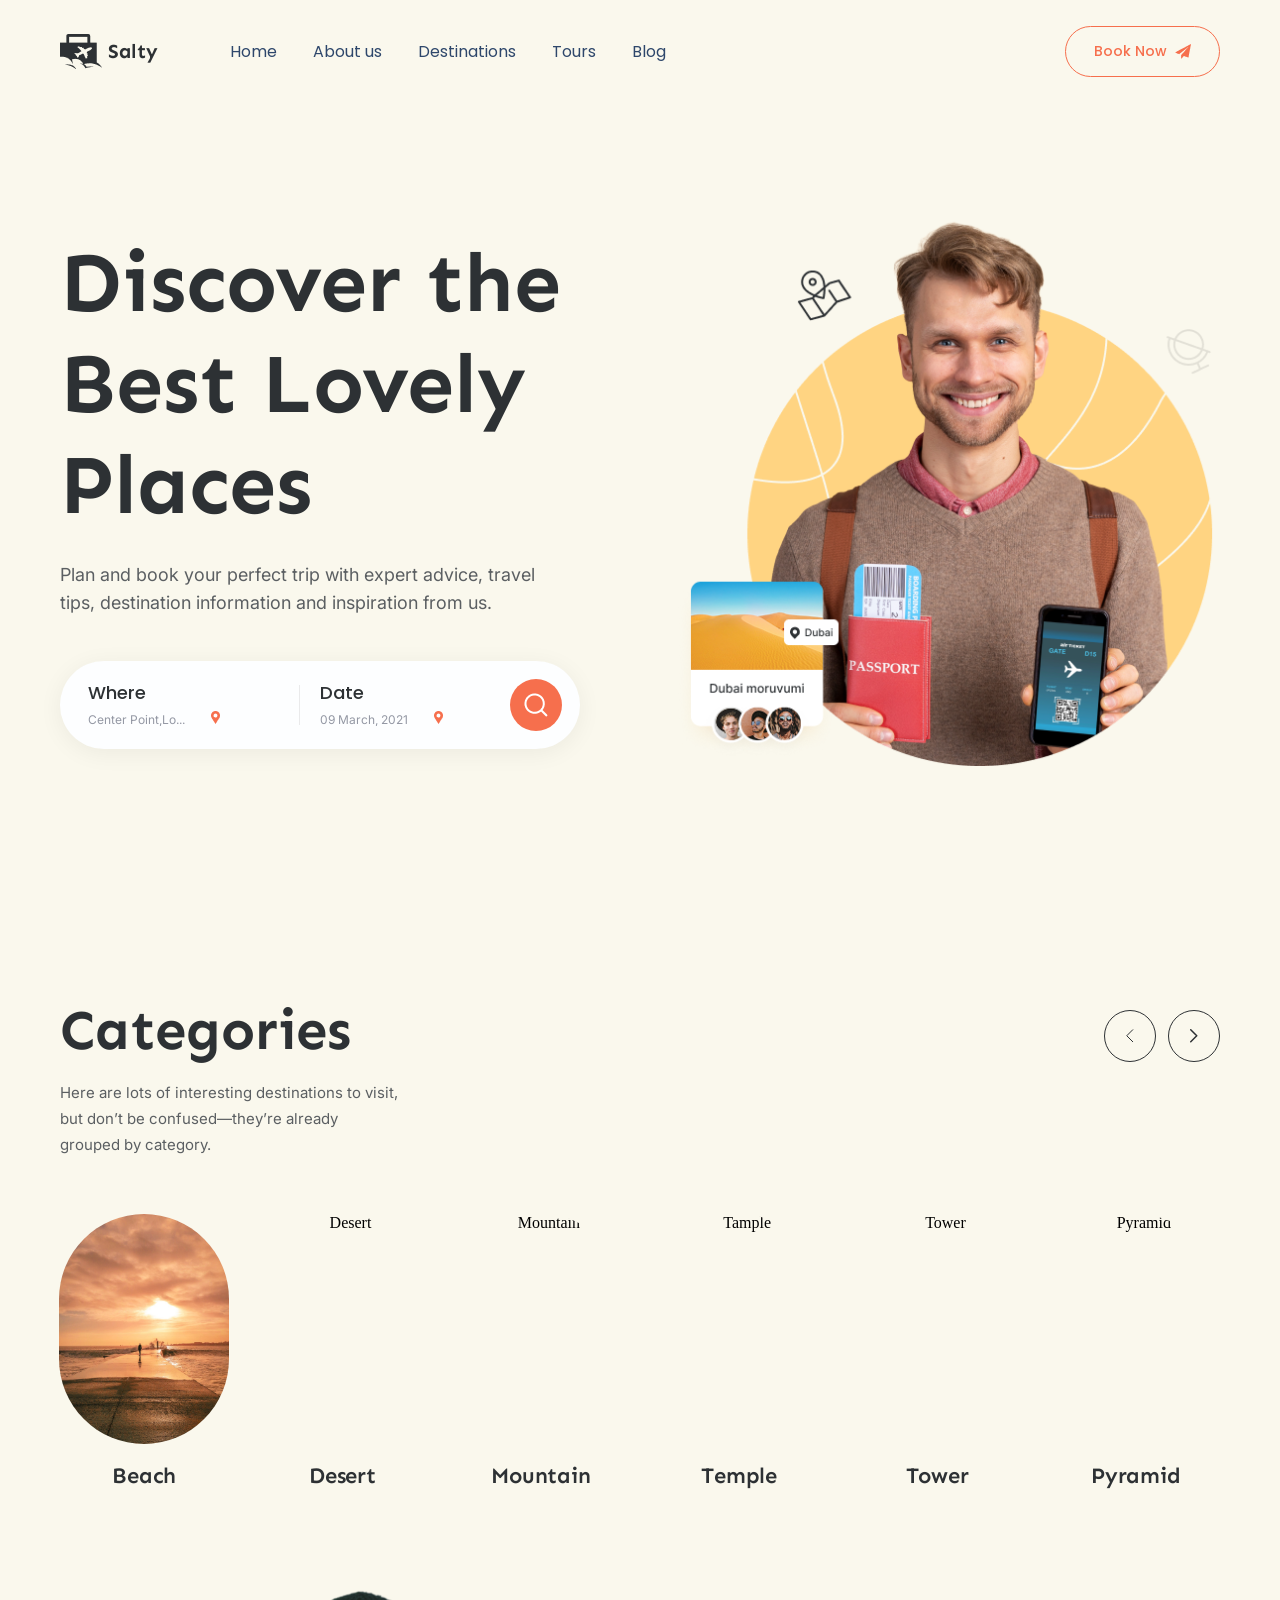
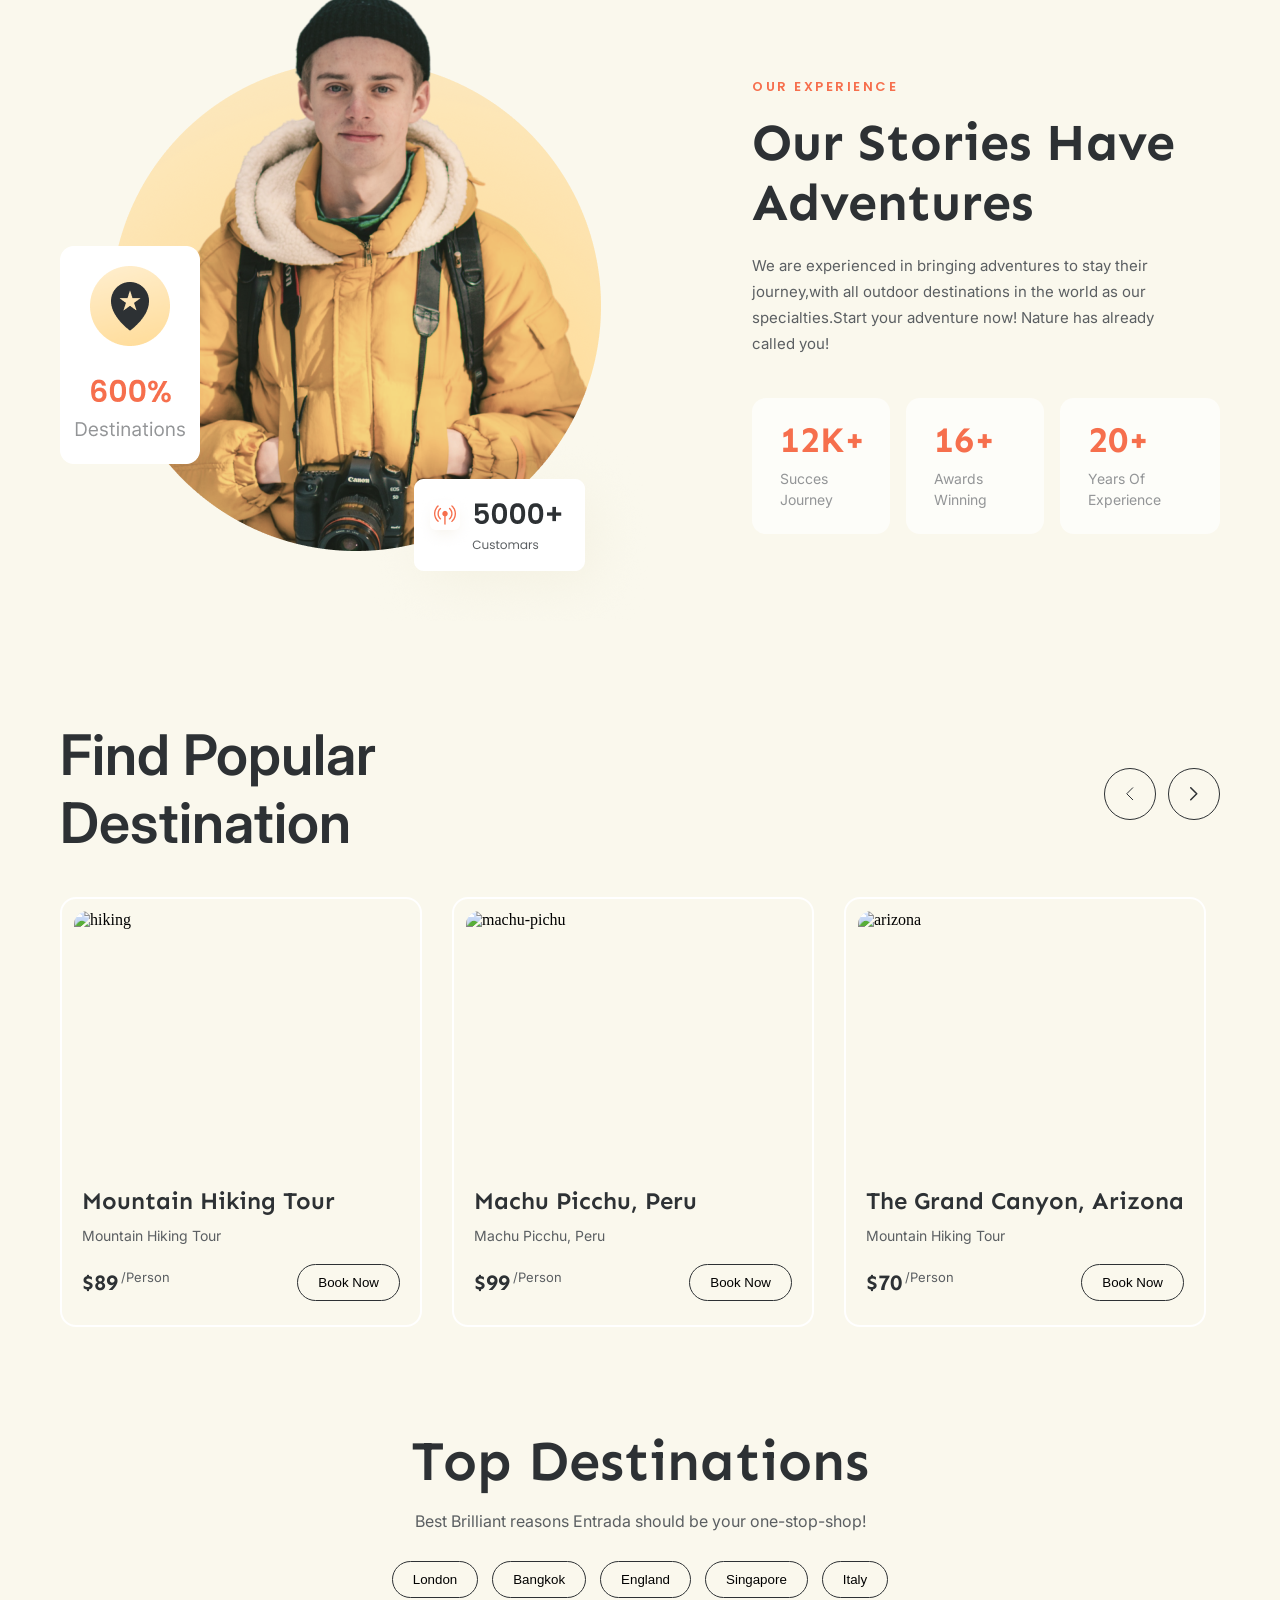
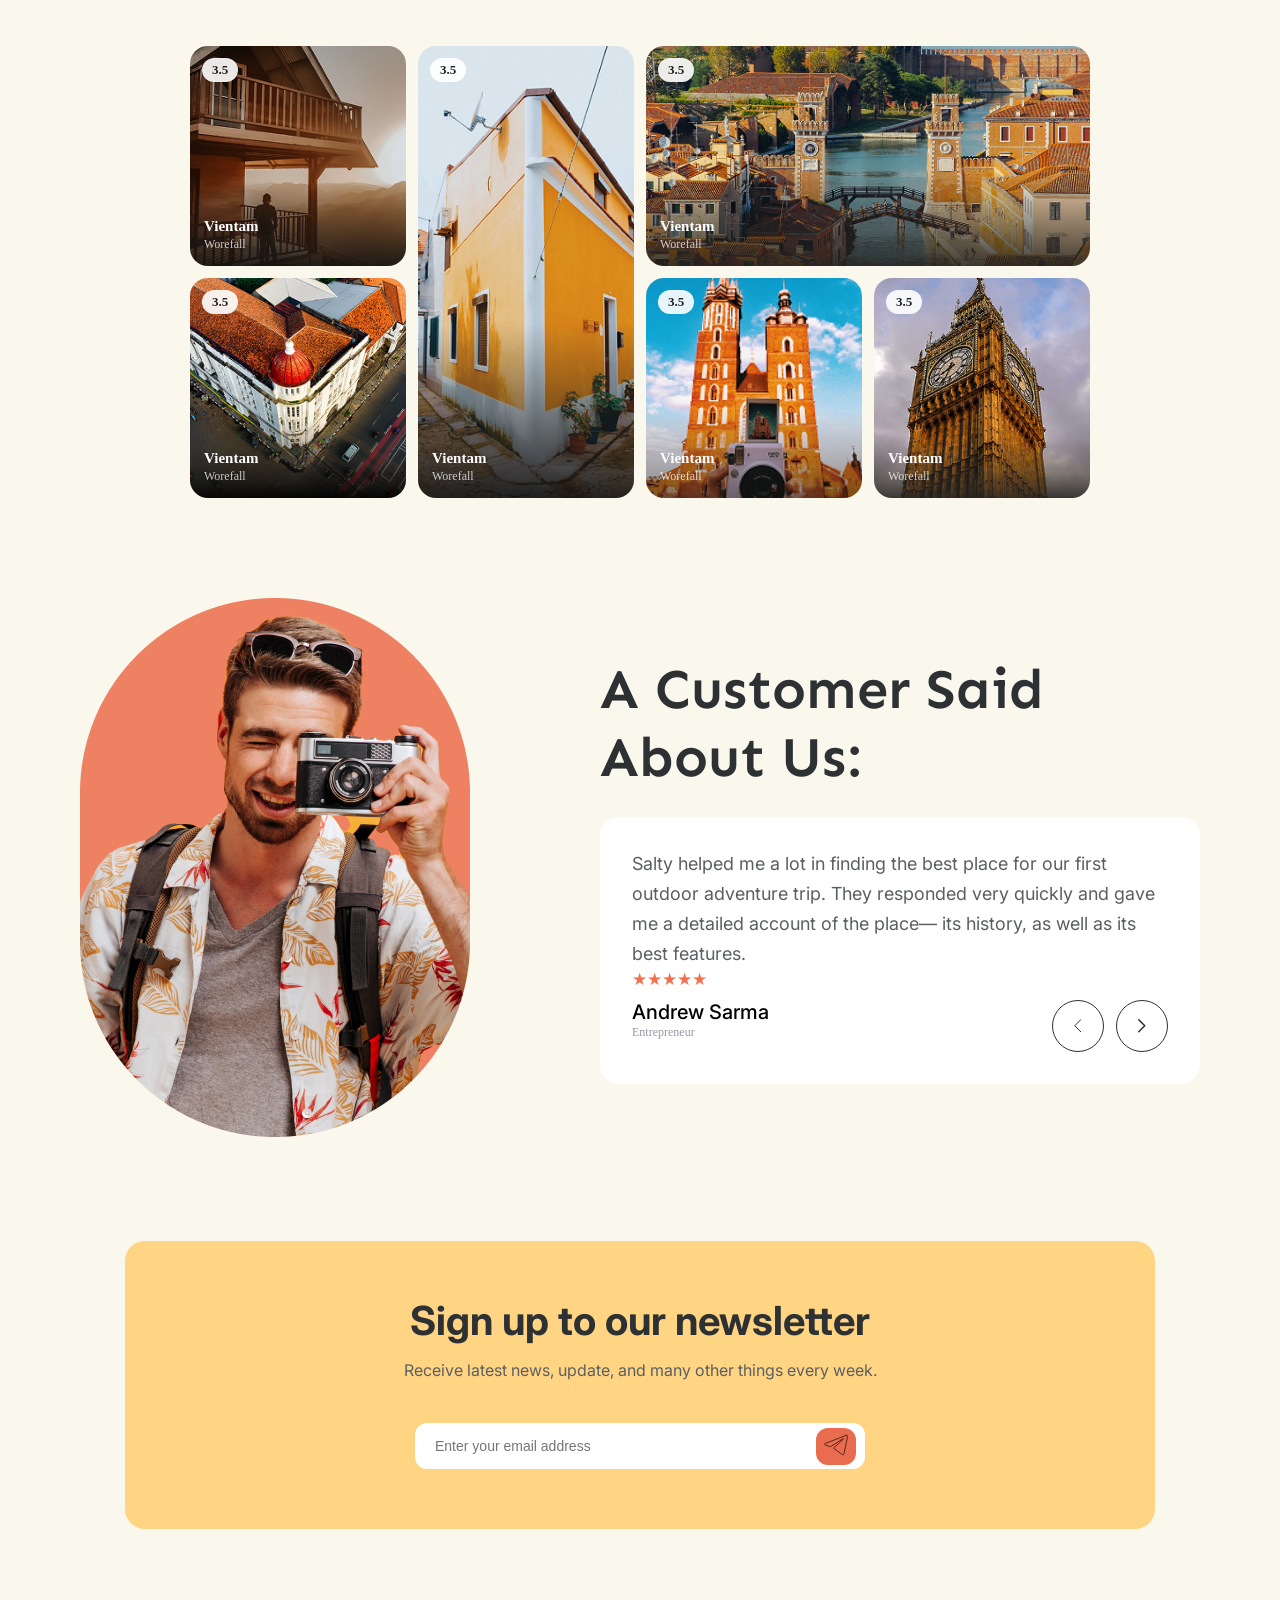
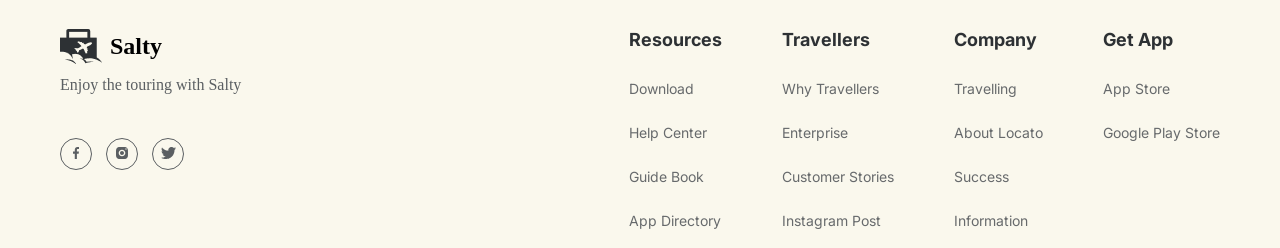
==== commit 7a8732dd: "[fix]: Social icons in footer and titile in newslatter" ====
--- a/index.html
+++ b/index.html
@@ -505,9 +505,37 @@
                 <p>Enjoy the touring with Salty</p>
 
                 <div class="social-icons">
-                    <a href="#"><img src="image/facebook.png" alt=""></a>
-                    <a href="#"><img src="image/insta.png" alt=""></a>
-                    <a href="#"><img src="image/x.png" alt=""></a>
+                    <div class="social-group">
+                        <a href="#">
+                            <svg width="6" height="12" viewBox="0 0 6 12" fill="none"
+                                xmlns="http://www.w3.org/2000/svg">
+                                <path
+                                    d="M3.8946 12V6.79818H5.66358L5.92842 4.57604H3.89454V3.15731C3.89454 2.51396 4.05966 2.07554 4.91244 2.07554L6 2.07499V0.087552C5.8119 0.060516 5.16624 0 4.41522 0C2.84706 0 1.77352 1.03554 1.77352 2.93731V4.57604H0V6.79818H1.77352V11.9999L3.8946 12Z"
+                                    fill="#5B5F62" />
+                            </svg>
+                        </a>
+                    </div>
+
+                    <div class="social-group">
+                        <a href="#">
+                            <svg width="12" height="12" viewBox="0 0 12 12" fill="none"
+                                xmlns="http://www.w3.org/2000/svg">
+                                <path fill-rule="evenodd" clip-rule="evenodd"
+                                    d="M2.07003 0.315027C2.45122 0.166707 2.8877 0.0654267 3.52646 0.0363334C4.16657 0.00676674 4.37125 0 6.00073 0C7.6302 0 7.83473 0.00724674 8.47447 0.0363334C9.1128 0.0649467 9.549 0.166707 9.93093 0.315027C10.325 0.468193 10.6599 0.673153 10.9933 1.00709C11.3268 1.34103 11.5319 1.67544 11.6855 2.06995C11.8338 2.45112 11.9351 2.88753 11.9641 3.52632C11.9932 4.16607 12 4.37059 12 6C12 7.6294 11.9932 7.83347 11.9641 8.47367C11.9355 9.1124 11.8338 9.54867 11.6855 9.93007C11.5319 10.3245 11.3273 10.6595 10.9933 10.9929C10.6594 11.3263 10.325 11.5314 9.93047 11.685C9.549 11.8333 9.1128 11.9346 8.474 11.9637C7.83427 11.9932 7.62973 12 6.00027 12C4.37077 12 4.16657 11.9927 3.52646 11.9637C2.8877 11.9346 2.45194 11.8333 2.07003 11.685C1.67527 11.5314 1.34103 11.3262 1.00713 10.9929C0.673227 10.6597 0.468213 10.3245 0.315033 9.93007C0.166713 9.54867 0.0654267 9.11247 0.0363401 8.47367C0.00676674 7.83393 0 7.6294 0 6C0 4.37059 0.00676674 4.16607 0.0363401 3.52632C0.0654267 2.88759 0.166713 2.45136 0.315033 2.06995C0.468213 1.6752 0.67318 1.34049 1.00713 1.00709C1.34108 0.67368 1.67527 0.468193 2.07003 0.315027ZM5.99967 4C4.89527 4 4 4.89547 4 6C4 7.10453 4.89527 8 5.99967 8C7.10433 8 8 7.10433 8 6C8 4.89567 7.10433 4 5.99967 4ZM2.66667 6C2.66667 4.15936 4.15859 2.66667 5.99967 2.66667C7.84053 2.66667 9.33333 4.15915 9.33333 6C9.33333 7.84087 7.84053 9.33333 5.99967 9.33333C4.15859 9.33333 2.66667 7.84067 2.66667 6ZM10 2.66667C10.3682 2.66667 10.6667 2.36819 10.6667 2C10.6667 1.63181 10.3682 1.33333 10 1.33333C9.6318 1.33333 9.33333 1.63181 9.33333 2C9.33333 2.36819 9.6318 2.66667 10 2.66667Z"
+                                    fill="#5B5F62" />
+                            </svg>
+                        </a>
+                    </div>
+                    <div class="social-group">
+                        <a href="#">
+                            <svg width="15" height="12" viewBox="0 0 15 12" fill="none"
+                                xmlns="http://www.w3.org/2000/svg">
+                                <path
+                                    d="M10.0226 0.00266254V0H10.7259L10.9829 0.0506101C11.1542 0.0834676 11.3098 0.126525 11.4495 0.179797C11.5893 0.233077 11.7245 0.29523 11.8552 0.366262C11.986 0.437287 12.1046 0.509663 12.2111 0.58335C12.3165 0.656168 12.4112 0.73341 12.4951 0.815093C12.578 0.897668 12.7074 0.918983 12.8832 0.879022C13.0591 0.83907 13.2485 0.78357 13.4513 0.712545C13.6542 0.641512 13.8548 0.5616 14.0532 0.472808C14.2516 0.384015 14.3724 0.327638 14.4157 0.30366C14.458 0.278813 14.4806 0.265493 14.4833 0.263708L14.486 0.25971L14.4995 0.25305L14.5131 0.24639L14.5266 0.23973L14.5401 0.233078L14.5428 0.22908L14.5469 0.226417L14.551 0.223755L14.5537 0.219758L14.5672 0.21576L14.5807 0.213098L14.578 0.233078L14.5739 0.25305L14.5672 0.27303L14.5604 0.29301L14.5537 0.30633L14.5469 0.319642L14.5401 0.339622C14.5356 0.352942 14.5311 0.370695 14.5266 0.392895C14.5221 0.415102 14.4793 0.50388 14.3981 0.659265C14.317 0.814658 14.2155 0.972255 14.0938 1.13207C13.9721 1.2919 13.8629 1.41265 13.7665 1.49434C13.6691 1.57691 13.6046 1.63462 13.5731 1.66748C13.5415 1.70122 13.5031 1.73229 13.4581 1.76071L13.3904 1.80466L13.3769 1.81132L13.3634 1.81798L13.3607 1.82197L13.3566 1.82464L13.3526 1.8273L13.3499 1.8313L13.3363 1.83796L13.3228 1.84462L13.3202 1.84861L13.316 1.85128L13.312 1.85394L13.3093 1.85794L13.3066 1.86193L13.3025 1.8646L13.2985 1.86726L13.2958 1.87126H13.3634L13.7421 1.79135C13.9946 1.73807 14.2358 1.6737 14.4657 1.59823L14.8309 1.47835L14.8715 1.46504L14.8918 1.45838L14.9053 1.45172L14.9188 1.44506L14.9324 1.4384L14.9459 1.43174L14.9729 1.42774L15 1.42508V1.45172L14.9932 1.45438L14.9865 1.45838L14.9838 1.46237L14.9797 1.46504L14.9756 1.46771L14.9729 1.47169L14.9702 1.47569L14.9662 1.47835L14.9621 1.48102L14.9594 1.48502L14.9567 1.48901L14.9527 1.49168L14.9459 1.50499L14.9391 1.51831L14.9351 1.52098C14.9333 1.52364 14.876 1.59911 14.7633 1.7474C14.6506 1.89656 14.5898 1.97202 14.5807 1.97381C14.5717 1.97647 14.5591 1.98979 14.5428 2.01376C14.5275 2.03861 14.432 2.13763 14.2561 2.31076C14.0803 2.48391 13.9081 2.63795 13.7394 2.77292C13.5699 2.90877 13.4843 3.07569 13.4825 3.2737C13.4798 3.47081 13.4693 3.69368 13.4513 3.94229C13.4333 4.1909 13.3995 4.45949 13.3499 4.74802C13.3003 5.03662 13.2236 5.36295 13.1199 5.727C13.0163 6.09097 12.89 6.44617 12.7412 6.79245C12.5924 7.13872 12.4369 7.44952 12.2746 7.72477C12.1123 8.00002 11.9635 8.23305 11.8282 8.424C11.693 8.61487 11.5555 8.79465 11.4157 8.9634C11.2759 9.13207 11.0992 9.32213 10.8855 9.5334C10.6708 9.74385 10.5537 9.85927 10.5338 9.87967C10.5131 9.89925 10.4247 9.97207 10.2687 10.0981C10.1136 10.225 9.9468 10.352 9.76822 10.479C9.59062 10.6051 9.42743 10.7103 9.27863 10.7947C9.12982 10.8791 8.95043 10.9754 8.74027 11.0837C8.5311 11.1929 8.30475 11.2941 8.0613 11.3873C7.81785 11.4805 7.5609 11.5672 7.29037 11.647C7.01985 11.727 6.75833 11.7891 6.50588 11.8335C6.25343 11.8779 5.96709 11.9156 5.64698 11.9468L5.16682 11.9933V12H4.28764V11.9933L4.17268 11.9867C4.09604 11.9822 4.03292 11.9778 3.98332 11.9734C3.93373 11.969 3.74662 11.9445 3.422 11.9001C3.09739 11.8557 2.84266 11.8113 2.6578 11.7669C2.47296 11.7225 2.19793 11.6382 1.83273 11.5139C1.46754 11.3896 1.1551 11.264 0.895403 11.137C0.636615 11.0109 0.474308 10.931 0.408473 10.8972C0.343553 10.8644 0.270518 10.8236 0.18936 10.7747L0.0676274 10.7015L0.064935 10.6975L0.0608625 10.6948L0.0568051 10.6922L0.054105 10.6881L0.040575 10.6815L0.0270526 10.6748L0.02436 10.6708L0.0202875 10.6681L0.01623 10.6655L0.0135224 10.6615L0.0108376 10.6575L0.00676507 10.6548H0V10.6282L0.0135224 10.6309L0.0270526 10.6348L0.0879149 10.6415C0.128497 10.6459 0.238958 10.6526 0.419295 10.6615C0.599648 10.6704 0.79125 10.6704 0.99414 10.6615C1.19702 10.6526 1.40443 10.6326 1.61632 10.6016C1.82823 10.5705 2.07845 10.5172 2.367 10.4417C2.65556 10.3663 2.92066 10.2766 3.16232 10.1727C3.40308 10.0679 3.57439 9.98978 3.6763 9.93833C3.77729 9.8877 3.93148 9.79357 4.13887 9.65595L4.44995 9.44948L4.45266 9.4455L4.45672 9.44287L4.46079 9.44018L4.46348 9.4362L4.46618 9.43215L4.47024 9.42953L4.47431 9.42682L4.47701 9.42285L4.49053 9.41887L4.50406 9.41617L4.50676 9.4029L4.51082 9.38955L4.5149 9.38692L4.51758 9.38288L4.40938 9.37627C4.33724 9.37185 4.26736 9.36735 4.19973 9.36292C4.1321 9.3585 4.02616 9.33855 3.88187 9.303C3.73761 9.26745 3.58207 9.2142 3.41524 9.14318C3.24843 9.07215 3.08611 8.98777 2.92831 8.89013C2.77052 8.79248 2.65645 8.71117 2.58611 8.64637C2.51669 8.58247 2.42651 8.49187 2.3156 8.37473C2.20559 8.2566 2.11001 8.1354 2.02886 8.01113C1.9477 7.88678 1.87015 7.74337 1.79623 7.58092L1.68395 7.33853L1.67719 7.3185L1.67042 7.29855L1.66636 7.28528L1.66366 7.27192L1.68395 7.27455L1.70424 7.2786L1.85302 7.29855C1.95222 7.3119 2.10776 7.31632 2.31966 7.3119C2.53156 7.30748 2.67808 7.29855 2.75924 7.28528C2.8404 7.27193 2.89 7.263 2.90803 7.25857L2.93508 7.25198L2.96889 7.2453L3.00271 7.23862L3.00541 7.23465L3.00946 7.23195L3.01354 7.22933L3.01623 7.22528L2.98918 7.21867L2.96213 7.212L2.93508 7.20532L2.90803 7.19865L2.88098 7.19198C2.86295 7.18755 2.83139 7.1787 2.7863 7.16535C2.74121 7.15207 2.61948 7.10325 2.4211 7.01887C2.22273 6.9345 2.06493 6.85238 1.9477 6.7725C1.83018 6.69232 1.71813 6.60465 1.61226 6.51008C1.50677 6.41423 1.3909 6.29077 1.26465 6.13987C1.13842 5.9889 1.02571 5.81355 0.926512 5.61375C0.827325 5.41395 0.752932 5.22308 0.703335 5.04105C0.65394 4.86007 0.621345 4.67513 0.605963 4.48835L0.581603 4.20865L0.595132 4.21132L0.608655 4.21532L0.622185 4.22198L0.635707 4.22863L0.64923 4.2353L0.66276 4.24195L0.872407 4.33518C1.01218 4.39734 1.18576 4.45061 1.39315 4.495C1.60055 4.53937 1.72453 4.56382 1.7651 4.56825L1.82597 4.57493H1.9477L1.94501 4.57095L1.94094 4.56825L1.93688 4.56562L1.93417 4.56157L1.93148 4.5576L1.92741 4.55498L1.92335 4.55228L1.92065 4.5483L1.90712 4.54163L1.8936 4.53495L1.89091 4.53097L1.88683 4.52827L1.88278 4.52565L1.88007 4.52168L1.86655 4.515L1.85302 4.50832L1.85033 4.50435C1.84763 4.50255 1.80884 4.47413 1.73399 4.41909C1.66005 4.36316 1.58251 4.2908 1.50135 4.20199C1.4202 4.1132 1.33904 4.01997 1.25789 3.92231C1.17659 3.82442 1.10417 3.71969 1.04148 3.60932C0.978367 3.49834 0.911633 3.35715 0.841298 3.1858C0.77187 3.01532 0.719122 2.84351 0.683047 2.67037C0.646987 2.49722 0.6267 2.32631 0.622185 2.1576C0.617678 1.9889 0.622185 1.84462 0.635707 1.72475C0.64923 1.60488 0.676283 1.46948 0.716865 1.31854C0.75744 1.16759 0.81606 1.00778 0.892695 0.83907L1.00766 0.586013L1.01443 0.56604L1.02119 0.54606L1.02526 0.543398L1.02795 0.5394L1.03066 0.535403L1.03472 0.53274L1.03879 0.535403L1.04148 0.5394L1.04419 0.543398L1.04824 0.54606L1.05231 0.548722L1.055 0.55272L1.05771 0.556718L1.06177 0.55938L1.06853 0.5727L1.07529 0.586013L1.07936 0.588683L1.08205 0.592672L1.26465 0.79245C1.38638 0.925635 1.53066 1.07437 1.69747 1.23863C1.8643 1.40288 1.95672 1.48812 1.97475 1.49434C1.99279 1.50144 2.01533 1.52185 2.04238 1.55561C2.06943 1.58846 2.15961 1.66704 2.31289 1.79135C2.46619 1.91564 2.66682 2.05994 2.91479 2.22419C3.16277 2.38845 3.43778 2.5505 3.73985 2.71032C4.04194 2.87015 4.36655 3.01442 4.71371 3.14317C5.06087 3.27193 5.30433 3.35627 5.44409 3.39623C5.58387 3.43619 5.82281 3.48723 6.16095 3.54939C6.49912 3.61155 6.75382 3.6515 6.92512 3.66925C7.0965 3.68701 7.21373 3.69722 7.2768 3.69989L7.37152 3.70255L7.36882 3.68257L7.36478 3.6626L7.3377 3.49612C7.31962 3.38513 7.31063 3.22975 7.31063 3.02997C7.31063 2.83019 7.32645 2.64596 7.35795 2.47725C7.38953 2.30854 7.43692 2.13763 7.5 1.96448C7.56315 1.79134 7.62488 1.65238 7.68532 1.54762C7.7466 1.44373 7.82685 1.3252 7.92607 1.19201C8.02522 1.05882 8.15378 0.921202 8.31157 0.779137C8.46937 0.637065 8.64968 0.51054 8.85255 0.399555C9.05542 0.28857 9.24255 0.20421 9.41385 0.146505C9.58523 0.0887926 9.72952 0.0510527 9.84667 0.0333002C9.9639 0.0155402 10.0226 0.00532504 10.0226 0.00266254Z"
+                                    fill="#5B5F62" />
+                            </svg>
+                        </a>
+                    </div>
                 </div>
             </div>
 
--- a/style.css
+++ b/style.css
@@ -1387,6 +1387,12 @@
     background: rgb(186, 73, 47);
 }
 
+@media (max-width: 320px) {
+    .newsletter h2 {
+        font-size: 24px;
+    }
+}
+
 /* ----------footer-------------- */
 
 .footer-container {
@@ -1420,19 +1426,34 @@
     line-height: 26px;
 }
 
+.social-icons {
+    display: flex;
+    align-items: center;
+    gap: 14px;
+}
+
+.social-group {
+    border-radius: 50%;
+    border: 1px solid #5B5F62;
+    width: 32px;
+    height: 32px;
+
+    display: flex;
+    align-items: center;
+    justify-content: center;
+}
+
 .social-icons a {
-    display: inline-flex;
-    justify-content: center;
-    align-items: center;
-    width: 35px;
-    height: 35px;
-    margin-right: 10px;
-
-    color: #5B5F62;
-    text-decoration: none;
     transition: 0.3s;
 }
 
+.social-group:hover {
+    border-color: var(--color-accent);
+}
+
+.social-group:hover svg path {
+    fill: var(--color-accent);
+}
 
 /* Links Section */
 .footer-links {
